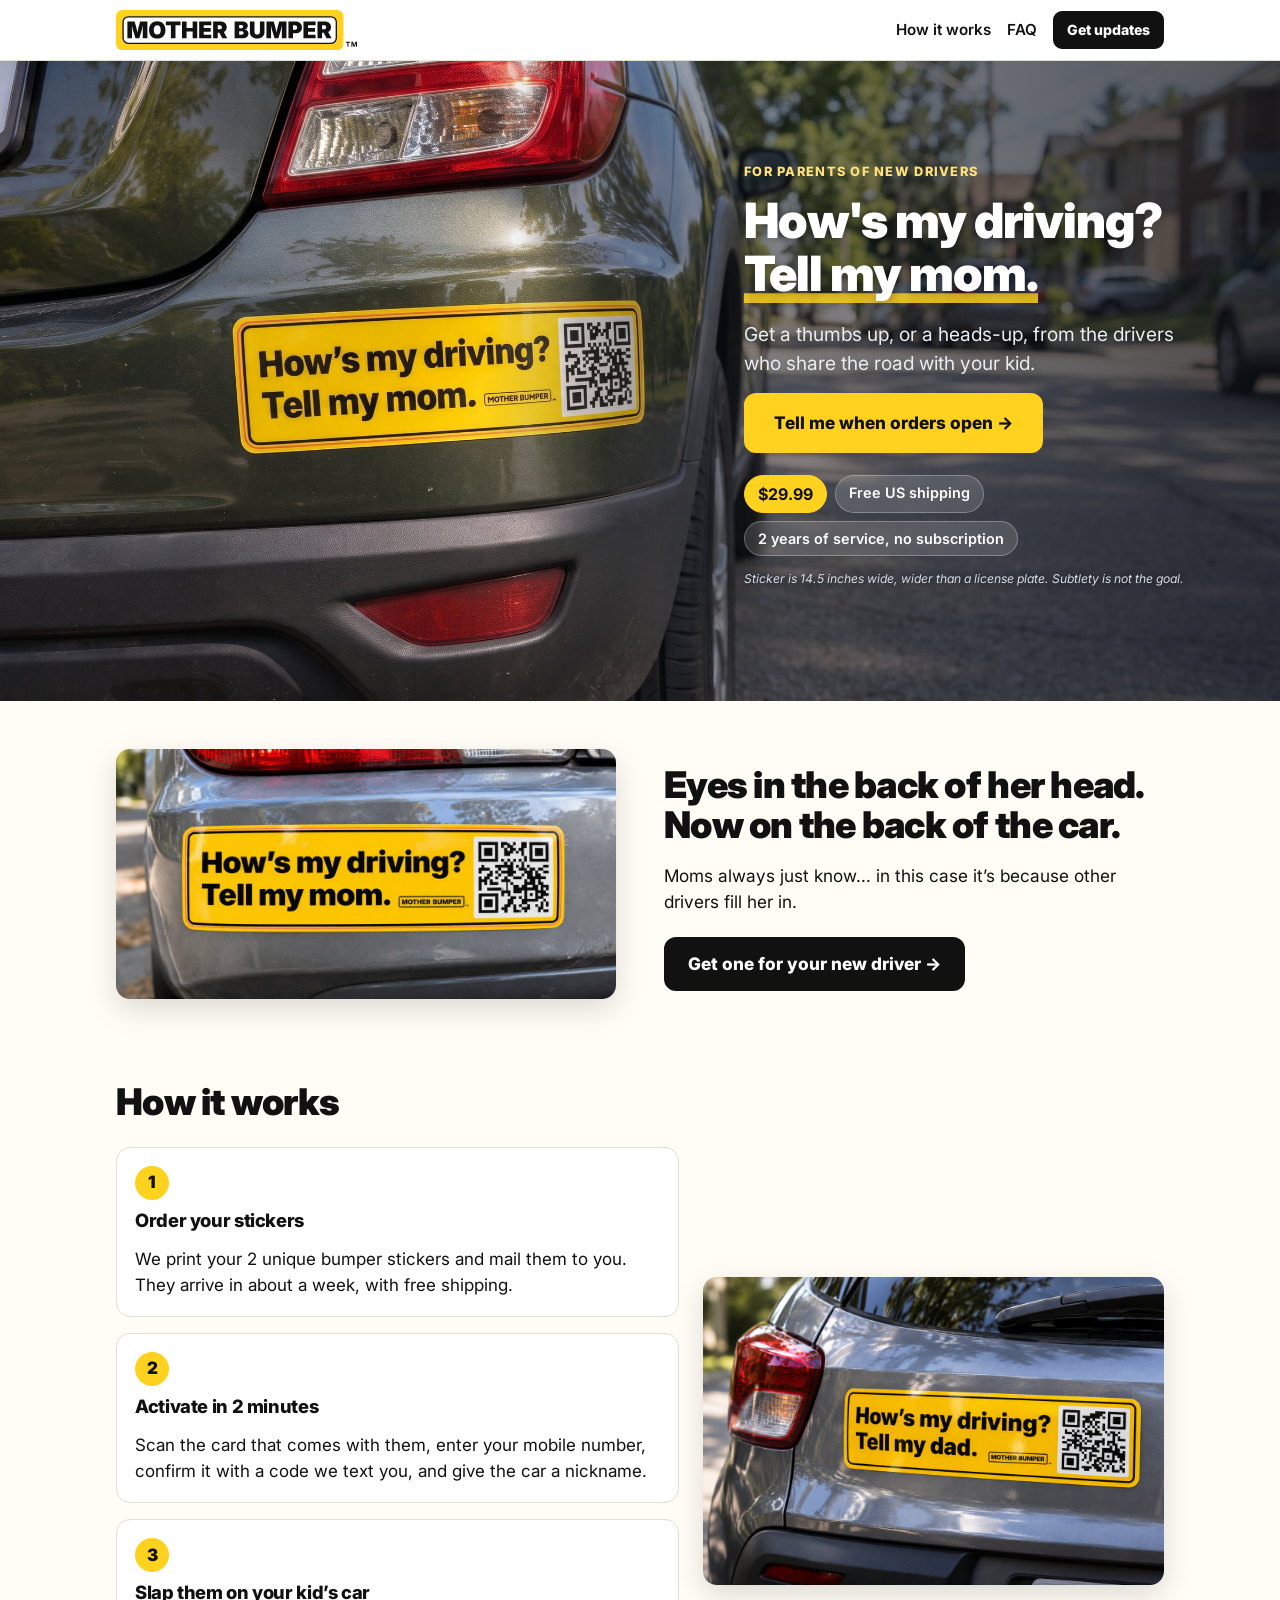
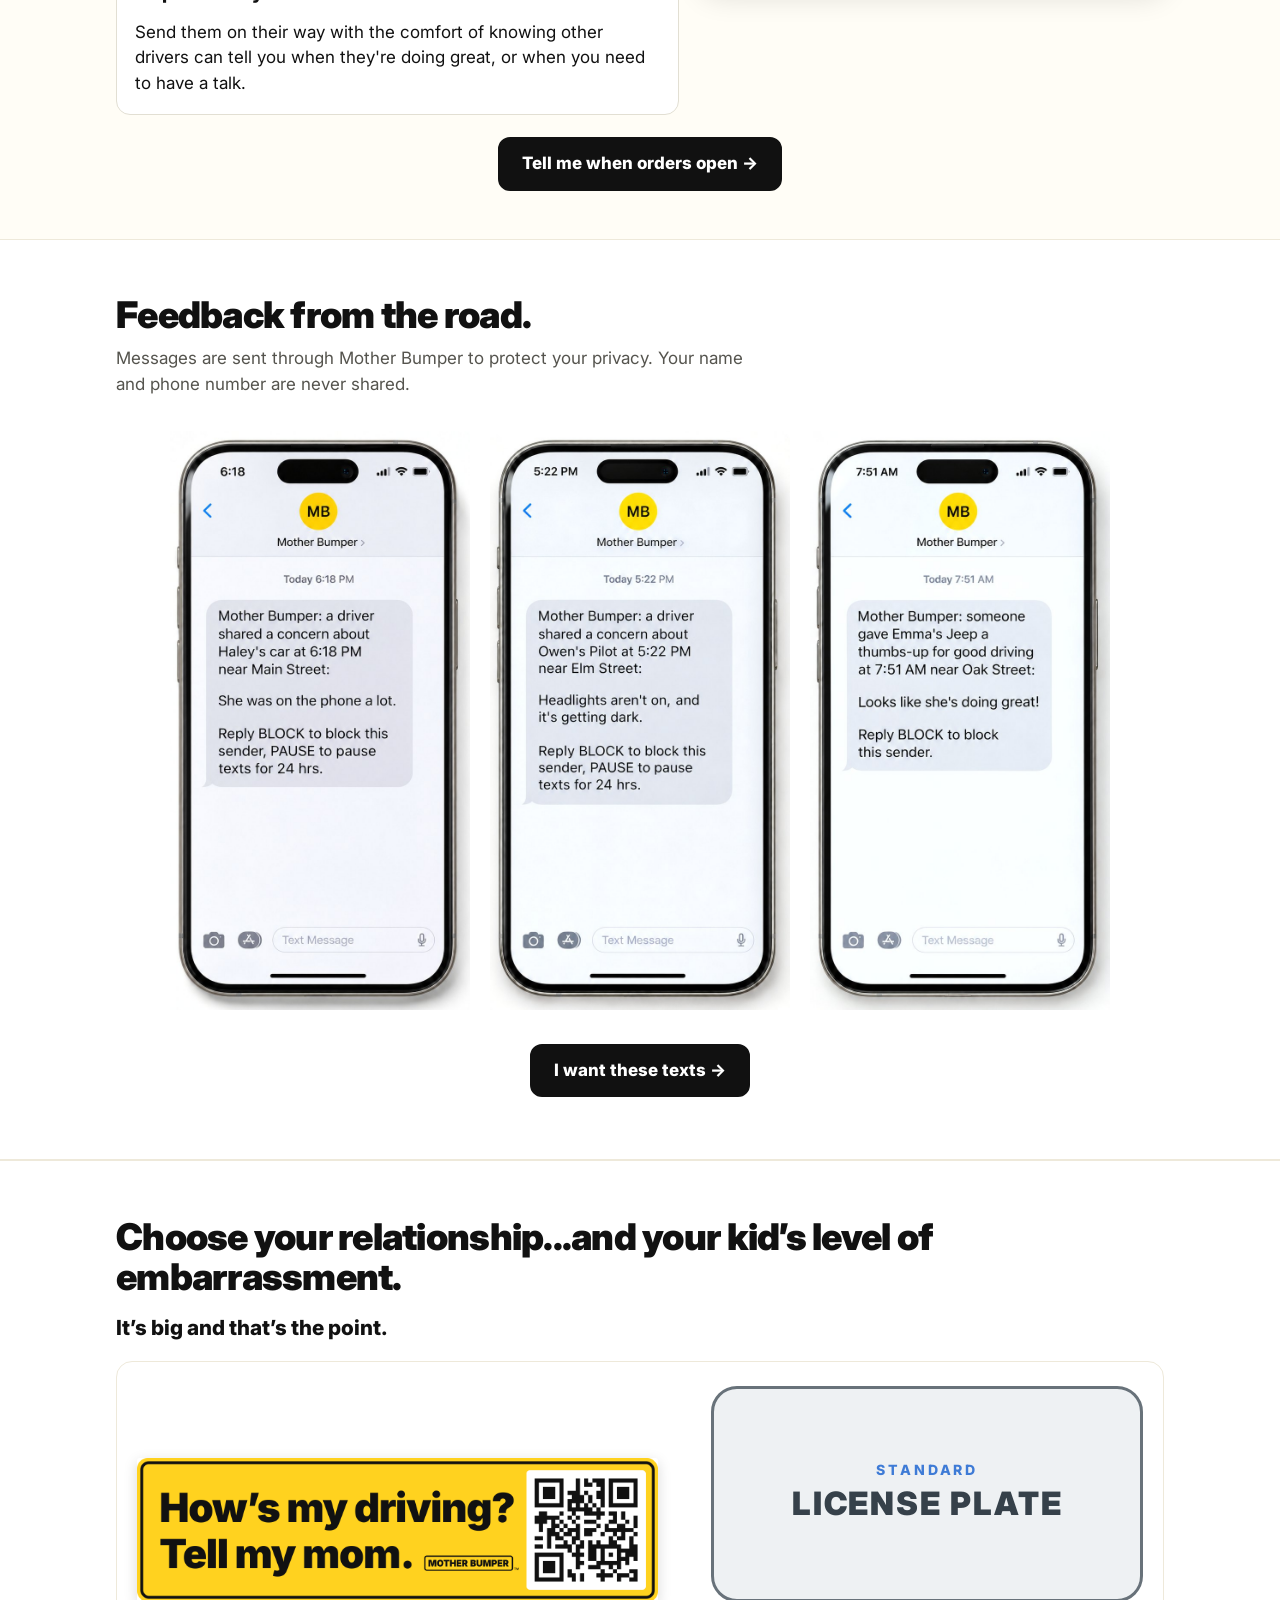
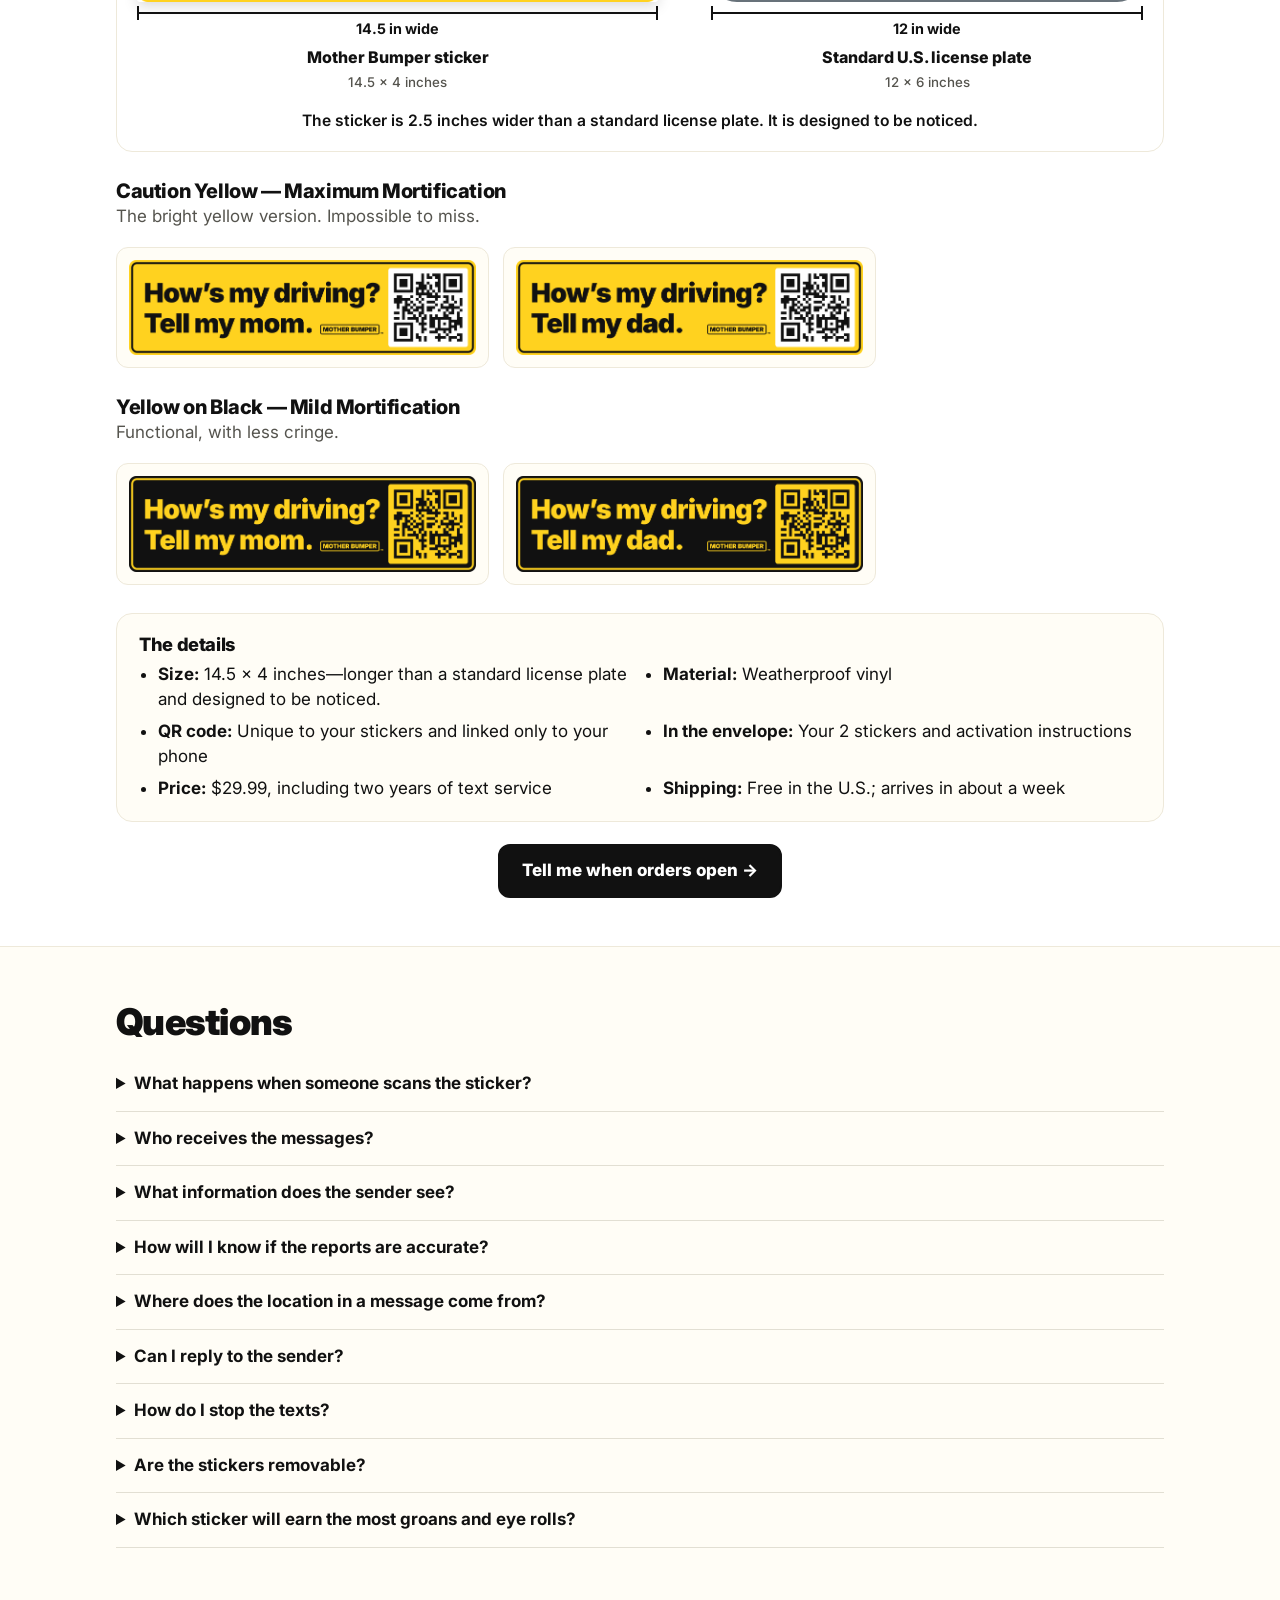
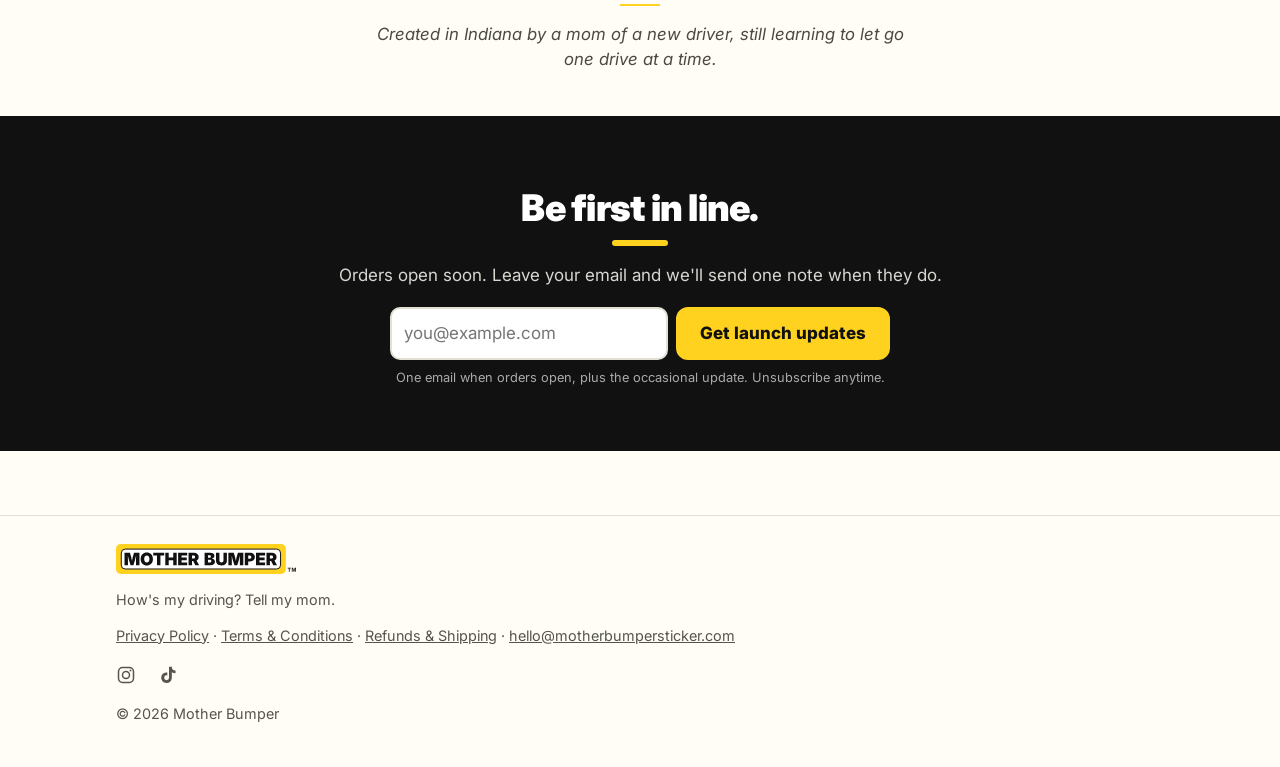
==== index.html @ ce595ae5 "Sticker section: 'It’s big and that’s the point.' Co-Authored-By: Claude Opus 5.5 <noreply@anthropic" ====
<!doctype html><html lang="en"><head>
<meta charset="utf-8"><meta name="viewport" content="width=device-width,initial-scale=1">
<title>Mother Bumper · How’s my driving? Tell my mom.</title><meta name="description" content="Bumper stickers with a unique QR code so you can get a thumbs up, or a heads up, from drivers who share the road with your kid.">
<link rel="preconnect" href="https://fonts.googleapis.com"><link rel="preconnect" href="https://fonts.gstatic.com" crossorigin>
<link rel="stylesheet" href="https://fonts.googleapis.com/css2?family=Inter:wght@400;500;600;700;800;900&display=swap">
<script>document.documentElement.className+=" js"</script>
<link rel="icon" href="favicon.svg" type="image/svg+xml"><link rel="icon" href="favicon-32.png" sizes="32x32"><link rel="apple-touch-icon" href="apple-touch-icon.png">
<link rel="stylesheet" href="style.css">
<meta property="og:type" content="website"><meta property="og:site_name" content="Mother Bumper">
<meta property="og:title" content="Mother Bumper · How&#8217;s my driving? Tell my mom."><meta property="og:description" content="Bumper stickers with a unique QR code so you can get a thumbs up, or a heads up, from drivers who share the road with your kid.">
<link rel="canonical" href="https://motherbumpersticker.com/">
<meta property="og:url" content="https://motherbumpersticker.com/">
<meta property="og:image" content="https://motherbumpersticker.com/og-image.jpg"><meta property="og:image:width" content="1200"><meta property="og:image:height" content="630">
<meta property="og:image:alt" content="A red car with a yellow Mother Bumper sticker: How's my driving? Tell my mom.">
<meta name="twitter:card" content="summary_large_image">
<style>.prose{max-width:760px;margin:0 auto;padding:40px 16px} .prose h2{font-size:1.4rem;margin-top:1.6em} .prose li{margin:.3em 0}
.shots{display:grid;grid-template-columns:repeat(auto-fit,minmax(260px,1fr));gap:20px;margin:20px 0} .shots figure{margin:0} .shots img{border:1px solid var(--line);border-radius:12px} .shots figcaption{font-size:.9rem;color:var(--muted);margin-top:6px}
.fun{display:grid;grid-template-columns:1fr;gap:20px 48px;align-items:center;padding-top:56px}
@media (min-width:760px){.fun{grid-template-columns:1fr 1fr} .fun.flip>.art{order:2}}
.fun .art{position:relative;max-width:440px;margin:0 auto;width:100%} .fun h2{margin-bottom:.3em} .fun p{font-size:1.08rem}
.fun .aside{color:var(--muted);font-size:.92rem;font-style:italic}
.fun .badge{position:absolute;width:28%;right:5%;bottom:-4%;transform:rotate(12deg)}
img{height:auto} .hero2 h1{font-size:clamp(2.2rem,4.6vw,3.3rem)}
.sec{padding-top:48px;padding-bottom:48px} .wrap.sec.tight-top{padding-top:0} .fun.sec.tight-bottom{padding-bottom:28px} .tight-top .benefits{margin-top:0} .benefits>div{background:#fff!important} section.wrap.sec{padding-top:48px;padding-bottom:48px}
.band-white{background:#fff;border-top:1px solid #eee9da;border-bottom:1px solid #eee9da}
.sub{color:var(--muted);max-width:60ch;margin-top:-4px}
.hero2{background:linear-gradient(180deg,#EAF3FC 0%,#F6F7F3 100%);border-bottom:1px solid #e3e3dc}
.hero2-grid{display:grid;grid-template-columns:1fr;gap:36px;padding-top:56px;padding-bottom:64px;align-items:center}
@media (min-width:900px){.hero2-grid{grid-template-columns:1.05fr 1fr}}
.hero2 .eyebrow{font-weight:800;font-size:.8rem;letter-spacing:.08em;text-transform:uppercase;color:#4c6a8a;margin:0 0 10px}
.hero2 h1 .ul{box-shadow:inset 0 -.22em 0 var(--y)}
.hero2 .lede{font-size:1.18rem;max-width:36ch;color:#2c2c28;margin-bottom:.4em}
.hero2 .lede2{color:var(--muted);max-width:40ch;margin-top:0}
.chips2{list-style:none;padding:0;margin:18px 0 0;display:flex;flex-wrap:wrap;gap:8px}
.chips2 li{background:#fff;border:1.5px solid #dfe3e8;border-radius:999px;padding:6px 12px;font-size:.88rem;font-weight:600}
.soon2{margin:22px 0 8px;font-size:.98rem}
.hero2-art img{transform:rotate(-3deg);border-radius:10px;box-shadow:0 2px 0 rgba(0,0,0,.06),0 24px 50px rgba(30,50,80,.22);max-width:560px;width:100%;margin:0 auto}
.big-cta{font-size:1.08rem;padding:15px 28px;display:none} .js .big-cta{display:inline-block} .js .reveal-form{display:none} .js .reveal.open .reveal-form{display:block} .js .reveal.open .big-cta{display:none}
.hero3 .chips3{margin:22px 0 0}
.signup{display:flex;gap:8px;flex-wrap:wrap;max-width:500px}
.signup input[type=email]{flex:1 1 220px;min-width:0}
.signup .btn{flex:0 0 auto}
.hp{position:absolute;left:-9999px} .sr{position:absolute;width:1px;height:1px;overflow:hidden;clip:rect(0 0 0 0)}
.fine{font-size:.8rem;color:var(--muted);margin:8px 0 0}
.msgs2{display:grid;grid-template-columns:repeat(auto-fit,minmax(280px,1fr));gap:20px;margin:24px 0 18px}
.tag2{font-weight:800;font-size:.8rem;letter-spacing:.06em;text-transform:uppercase;color:var(--muted);margin:0 0 8px}
.bubble2{background:#ECECF0;border-radius:18px 18px 18px 6px;padding:14px 16px;font-size:.95rem;line-height:1.45}
.benefits{display:grid;grid-template-columns:repeat(auto-fit,minmax(240px,1fr));gap:20px;margin:24px 0 18px}
.benefits>div{background:var(--bg);border:1px solid #eee9da;border-radius:16px;padding:22px}
.benefits .dot{display:block;width:14px;height:14px;border-radius:50%;background:var(--y);border:3px solid var(--ink);margin-bottom:12px}
.benefits p{margin:0;color:#3b3a33}
.carmock{margin:24px 0 0} .carmock img{border-radius:16px;width:100%;max-width:900px;margin:0 auto}
.carmock figcaption{text-align:center;font-size:.85rem;color:var(--muted);margin-top:8px}
.choose{margin-top:44px}
.opts{display:grid;grid-template-columns:1fr 1fr;gap:14px;max-width:760px}
.opt{margin:0;background:var(--bg);border:1px solid #eee9da;border-radius:12px;padding:12px} .opt img{border-radius:5px}
.opt figcaption{font-size:.9rem;margin-top:8px}
.price-line{margin-top:18px;font-size:.95rem}
.final{background:var(--ink);color:#fff} .final-in{padding-top:64px;padding-bottom:64px;text-align:center}
.final h2{color:#fff} .final h2::after{content:"";display:block;width:56px;height:6px;background:var(--y);margin:12px auto 0;border-radius:3px}
.final p{color:#d8d8d2} .final .signup{margin:18px auto 0;justify-content:center} .final .btn{background:var(--y);color:var(--ink);border-color:var(--y)} .final .fine{color:#aaa}
.fun.sec{padding-top:48px;padding-bottom:48px}
.hero3{position:relative;color:#fff;background:#3d4a3a url(img/hero-bg.jpg) 72% 100%/max(140%,1100px) auto no-repeat;min-height:860px;text-align:center}
.hero3::before{content:"";position:absolute;inset:0;background:linear-gradient(180deg,rgba(10,18,14,.62) 0%,rgba(10,18,14,.45) 38%,rgba(10,18,14,0) 62%)}
.hero3-in{position:relative;padding-top:64px;padding-bottom:40px;max-width:1080px}
.hero3-in>*{max-width:640px;margin-left:auto!important;margin-right:auto!important} .hero3 .chips3{justify-content:center} .hero3 .signup{justify-content:center} .hero3 h1,.hero3 .lede{text-shadow:0 2px 12px rgba(0,0,0,.35)}
.hero3 .eyebrow{font-weight:800;font-size:.8rem;letter-spacing:.1em;text-transform:uppercase;color:#FFE27A;margin:0 0 12px}
.hero3 h1{font-size:clamp(2.3rem,4.4vw,3.3rem);color:#fff;max-width:600px}
.hero3 h1 .ul{box-shadow:inset 0 -.2em 0 rgba(255,210,31,.85)}
.hero3 .lede{font-size:1.2rem;color:#E9EEF4;margin:.2em 0 .8em}
.chips3{list-style:none;padding:0;margin:0 0 20px;display:flex;flex-wrap:wrap;gap:8px}
.chips3 li{background:rgba(255,255,255,.14);border:1px solid rgba(255,255,255,.28);backdrop-filter:blur(4px);border-radius:999px;padding:6px 13px;font-size:.9rem;font-weight:600}
.chips3 li:first-child{background:var(--y);color:var(--ink);border-color:var(--y);font-size:1rem}
.hero3 .btn{background:var(--y);color:var(--ink);border-color:var(--y)}
.hero3 .fine{color:#C9D3DE}
@media (max-width:760px){.hero3{min-height:900px;background-size:255% auto;background-position:62% 100%} .hero3-in{padding-top:36px} .hero3::before{background:linear-gradient(180deg,rgba(10,18,14,.66) 0%,rgba(10,18,14,.5) 45%,rgba(10,18,14,0) 66%)}}
.phones{display:flex;gap:20px;margin:28px -16px 8px;padding:6px 16px 26px;overflow-x:auto;scroll-snap-type:x mandatory;-webkit-overflow-scrolling:touch;scrollbar-width:thin}
.swipe-hint{text-align:center;font-size:.85rem;font-weight:700;color:var(--muted);margin:0 0 14px}
.phone{margin:0;flex:0 0 300px;max-width:82vw;scroll-snap-align:center}
.phone .tag2{text-align:center}
.ph-screen{background:#fff;border:10px solid #16171a;border-radius:42px;padding:0 14px 26px;box-shadow:0 20px 40px rgba(20,30,50,.18);min-height:450px;position:relative}
.ph-screen::before{content:"";display:block;width:90px;height:24px;background:#16171a;border-radius:0 0 14px 14px;margin:0 auto 10px}
.ph-head{display:flex;flex-direction:column;align-items:center;gap:4px;padding-bottom:10px;border-bottom:1px solid #eee}
.ph-av{width:44px;height:44px;border-radius:50%;background:var(--y);color:var(--ink);font-weight:900;font-size:.9rem;display:flex;align-items:center;justify-content:center}
.ph-name{font-size:.78rem;color:#333;font-weight:600}
.ph-time{text-align:center;font-size:.72rem;color:#8a8a8f;margin:12px 0 8px}
.ph-bub{background:#E9E9EB;color:#111;border-radius:20px 20px 20px 6px;padding:10px 14px;font-size:.9rem;line-height:1.38;max-width:88%}
.closeup{position:absolute;left:16px;right:16px;bottom:min(calc(max(28.3vw,222px) - 222px),158px);text-align:center;z-index:1} @media (max-width:760px){.closeup{bottom:calc(33vw - 104px)}}
.closeup img{max-width:620px;width:100%;margin:0 auto;transform:rotate(-2deg);border-radius:8px;box-shadow:0 18px 40px rgba(20,30,40,.28)}
.closeup p{font-size:.85rem;color:var(--muted);margin:14px 0 0}
 #how h2{margin-bottom:24px;max-width:24ch}
@media (max-width:760px){.sec,section.wrap.sec,.fun.sec{padding-top:32px!important;padding-bottom:32px!important} .wrap.sec.tight-top{padding-top:0!important} .fun.sec.tight-bottom{padding-bottom:20px!important}}
.steps li p{margin-bottom:0}
.phone.shot img{width:100%;mix-blend-mode:multiply} @media (min-width:1000px){.phones{justify-content:center} .swipe-hint{display:none}}
.how-grid{display:grid;gap:24px;align-items:center} @media (min-width:860px){.how-grid{grid-template-columns:1.1fr .9fr}}
.steps.steps-col{grid-template-columns:1fr} .how-art img{max-width:400px;width:100%;margin:0 auto}
.phones-wrap{position:relative}
.more-arrow{position:absolute;right:4px;top:42%;width:48px;height:48px;border-radius:50%;border:0;background:var(--y);color:var(--ink);font:inherit;font-size:1.5rem;font-weight:900;box-shadow:0 6px 18px rgba(0,0,0,.25);cursor:pointer;z-index:3}
@media (min-width:1000px){.more-arrow{display:none}}
@media (max-width:760px){.opts{grid-template-columns:1fr 1fr!important;gap:10px!important}}
.cgroup{margin-top:28px} .cgroup h3{font-size:1.25rem;margin-bottom:2px} .cgroup .sub{margin-top:0}
.cta-row{margin:22px 0 0} .cta-row.center{text-align:center;margin:8px 0 14px} #how .cta-row,#stickers .cta-row{text-align:center}
.specs{background:var(--bg);border:1px solid #eee9da;border-radius:16px;padding:20px 22px;margin-top:28px} .specs h3{margin:0 0 8px} .specs ul{margin:0;padding-left:1.1em;display:grid;gap:6px} @media (min-width:760px){.specs ul{grid-template-columns:1fr 1fr;column-gap:28px}}
.closeup .size-note{display:inline-block;font-size:.95rem;color:#fff;font-weight:700;margin:14px auto 0;max-width:560px;background:rgba(10,18,14,.72);padding:8px 14px;border-radius:10px;line-height:1.35}
.big-point{font-size:1.3rem;font-weight:800;margin:0 0 8px}
.sizecmp{margin:18px 0 8px;padding:24px 20px 18px;background:#fff;border:1px solid #eee9da;border-radius:16px;container-type:inline-size}
.sc-row{display:flex;align-items:flex-end;justify-content:center;gap:5.3%}
.sc-sticker{width:51.8%} .sc-plate{width:42.9%}
.sc-sticker img{width:100%;aspect-ratio:14.5/4;border-radius:3px;box-shadow:0 4px 14px rgba(0,0,0,.15)}
.plate{width:100%;aspect-ratio:12/6;background:#eef1f3;border:3px solid #68727a;border-radius:6%/12%;display:flex;flex-direction:column;align-items:center;justify-content:center;box-sizing:border-box}
.pl-state{font-weight:800;letter-spacing:.2em;color:#3E7BD6;font-size:max(9px,1.4cqw)} .pl-num{font-weight:900;letter-spacing:.06em;color:#36414a;font-size:max(14px,3.2cqw)}
.sc-dim{position:relative;margin-top:10px;border-top:2px solid #111;text-align:center} .sc-dim::before,.sc-dim::after{content:"";position:absolute;top:-8px;width:2px;height:14px;background:#111} .sc-dim::before{left:0} .sc-dim::after{right:0}
.sc-dim span{display:inline-block;font-weight:700;font-size:.9rem;margin-top:4px}
.sc-label{text-align:center;font-weight:800;margin:4px 0 0;font-size:1rem} .sc-label small{font-weight:500;color:var(--muted)}
.sizecmp figcaption{text-align:center;font-weight:600;margin-top:16px;font-size:.98rem}
@media (max-width:640px){.sc-row{flex-direction:column;align-items:flex-start;gap:22px} .sc-sticker{width:100%} .sc-plate{width:82.76%} .sizecmp{padding:20px 14px 16px}}
.founder{padding:8px 0 44px} .founder p{max-width:560px;margin:0 auto;text-align:center;font-style:italic;font-size:1.05rem;color:#4a4943} .founder p::before{content:'';display:block;width:40px;height:2px;background:var(--y);margin:0 auto 16px}
.social{display:flex;gap:14px;margin:10px 0 10px -4px}.social a{color:var(--muted);display:inline-flex;padding:4px;border-radius:6px}.social a:hover{color:var(--ink)}.social svg{display:block}
.photo{border-radius:14px;box-shadow:0 10px 30px rgba(0,0,0,.14);display:block} .fun .art.art-photo{max-width:560px} .how-art img.photo{max-width:480px}
.size-pair{display:block;grid-template-columns:1fr;gap:18px;align-items:center;margin:18px 0 8px} .size-pair .sizecmp{margin:0} .size-photo{width:100%}
@media (min-width:900px){.size-pair{grid-template-columns:3fr 2fr}}
.hero4{background:#dfeaf3 url(img/hero-wide.jpg) left center/cover no-repeat;min-height:640px;display:flex;align-items:center}
.hero4::before{background:linear-gradient(90deg,rgba(14,18,24,0) 38%,rgba(14,18,24,.5) 58%,rgba(14,18,24,.72) 100%)}
.hero4 .hero3-in{padding-top:56px;padding-bottom:56px;width:100%;max-width:1180px}
.hero4 .hero3-in>*{max-width:470px;margin-left:auto!important;margin-right:0!important;text-align:left}
.hero4 .chips3,.hero4 .signup{justify-content:flex-start}
.hero4 h1{font-size:clamp(2.2rem,3.8vw,3.1rem)}
.hero4-photo{display:none}
.size-note4{font-size:.76rem;font-style:italic;line-height:1.4;color:#D5DDE5;margin-top:14px!important;text-shadow:0 1px 6px rgba(0,0,0,.5)}
@media (max-width:860px){.hero4{display:block;background:linear-gradient(180deg,#E3F0FA 0%,#F4F9FD 100%);min-height:0;color:var(--ink)} .hero4::before{display:none} .hero4 h1{color:var(--ink)} .hero4 h1,.hero4 .lede{text-shadow:none} .hero4 .lede{color:#33414d} .hero4 .eyebrow{color:#3c5a73} .hero4 .chips3 li{background:#fff;border-color:#cddbe6;color:var(--ink);backdrop-filter:none} .hero4 .chips3 li:first-child{background:var(--y);border-color:var(--y)} .hero4 .size-note4{color:var(--muted);text-shadow:none} .hero4 .fine{color:var(--muted)}
.hero4 .hero3-in>.hero4-photo{display:block;height:min(100vw,440px);background:url(img/hero-phone.jpg) 30% 50%/cover no-repeat;margin:4px -16px 22px -16px!important;max-width:none}
.hero4 .hero3-in{padding-top:26px;padding-bottom:34px} .hero4 .hero3-in>*{max-width:none;margin-left:0!important}}
.soon{background:var(--y-soft);border:2px solid var(--ink);border-radius:14px;padding:18px 20px;margin-top:20px}</style>
<script type="application/ld+json">{"@context": "https://schema.org", "@type": "FAQPage", "mainEntity": [{"@type": "Question", "name": "What happens when someone scans the sticker?", "acceptedAnswer": {"@type": "Answer", "text": "They can send feedback about the driver. The message comes through Mother Bumper to the phone number you confirmed when you activated the sticker."}}, {"@type": "Question", "name": "Who receives the messages?", "acceptedAnswer": {"@type": "Answer", "text": "Only the parent who activates the sticker and agrees to receive texts."}}, {"@type": "Question", "name": "What information does the sender see?", "acceptedAnswer": {"@type": "Answer", "text": "None. The person who sends feedback doesn’t see your name, phone number or any information about your child."}}, {"@type": "Question", "name": "How will I know if the reports are accurate?", "acceptedAnswer": {"@type": "Answer", "text": "You won’t. Use them as a conversation starter with your kid."}}, {"@type": "Question", "name": "Where does the location in a message come from?", "acceptedAnswer": {"@type": "Answer", "text": "Location is optional. A sender can add a rough cross street, such as “Main Street and Fifth.” Mother Bumper doesn’t use GPS, track the car or ask for the sender’s location."}}, {"@type": "Question", "name": "Can I reply to the sender?", "acceptedAnswer": {"@type": "Answer", "text": "No. Mother Bumper is designed to pass along a quick message, not start a conversation. You can reply BLOCK to stop messages from that sender or PAUSE to take a 24-hour break."}}, {"@type": "Question", "name": "How do I stop the texts?", "acceptedAnswer": {"@type": "Answer", "text": "Reply STOP at any time. You’ll receive one confirmation message, and then the texts will end."}}, {"@type": "Question", "name": "Are the stickers removable?", "acceptedAnswer": {"@type": "Answer", "text": "Yes. The sticker is made of weatherproof vinyl and can be removed when you’re ready. Removal may vary depending on how long it has been on the vehicle and the condition of the surface."}}, {"@type": "Question", "name": "Which sticker will earn the most groans and eye rolls?", "acceptedAnswer": {"@type": "Answer", "text": "Caution Yellow — Maximum Mortification. It’s bright, bold and very hard to miss. Choose Yellow on Black if your new driver prefers a little plausible deniability."}}]}</script>
<script type="application/ld+json">{"@context": "https://schema.org", "@type": "Product", "name": "Mother Bumper “How’s my driving? Tell my mom.” bumper sticker (2-pack)", "description": "A 14.5 × 4 inch bumper sticker for parents of new teen and student drivers. Its unique QR code lets other drivers text the parent praise or a heads-up. Includes 2 stickers and 2 years of texts, no subscription.", "brand": {"@type": "Brand", "name": "Mother Bumper"}, "image": ["https://motherbumpersticker.com/img/mom-black-on-yellow-14.5x4.png", "https://motherbumpersticker.com/img/mom-yellow-on-black-14.5x4.png", "https://motherbumpersticker.com/og-image.jpg"], "offers": {"@type": "Offer", "url": "https://motherbumpersticker.com/", "price": "29.99", "priceCurrency": "USD", "availability": "https://schema.org/PreSale", "shippingDetails": {"@type": "OfferShippingDetails", "shippingRate": {"@type": "MonetaryAmount", "value": "0", "currency": "USD"}, "shippingDestination": {"@type": "DefinedRegion", "addressCountry": "US"}, "deliveryTime": {"@type": "ShippingDeliveryTime", "handlingTime": {"@type": "QuantitativeValue", "minValue": 1, "maxValue": 3, "unitCode": "DAY"}, "transitTime": {"@type": "QuantitativeValue", "minValue": 2, "maxValue": 5, "unitCode": "DAY"}}}}}</script>
</head><body>
<header class="top"><div class="wrap"><a href="./" class="home"><img src="img/logo.svg" alt="Mother Bumper" class="logo" width="241" height="40"></a>
<nav><a href="#how">How it works</a><a href="#faq">FAQ</a><a href="#updates" class="btn sm">Get updates</a></nav></div></header>
<main>
<section class="hero3 hero4"><div class="wrap hero3-in">
  <p class="eyebrow">For parents of new drivers</p>
  <h1>How's my driving?<br><span class="ul">Tell my mom.</span></h1>
  <p class="lede">Get a thumbs up, or a heads-up, from the drivers who share the road with your kid.</p>
  <div class="hero4-photo" role="img" aria-label="Yellow How's my driving? Tell my mom. sticker on the back of a green SUV parked on a neighborhood street"></div>
  <div class="reveal">
    <button type="button" class="btn big-cta" onclick="this.parentNode.classList.add('open');document.getElementById('hero-signup-email').focus()">Tell me when orders open <span aria-hidden="true">→</span></button>
    <div class="reveal-form"><form class="signup" name="launch-updates" method="POST" action="/thanks/" data-netlify="true" netlify-honeypot="bot-field" id="hero-signup">
  <input type="hidden" name="form-name" value="launch-updates">
  <input type="hidden" name="subject" value="New Mother Bumper launch signup">
  <p class="hp"><label>Leave this empty: <input name="bot-field"></label></p>
  <label class="sr" for="hero-signup-email">Email address</label>
  <input id="hero-signup-email" name="email" type="email" required placeholder="you@example.com" autocomplete="email">
  <button class="btn" type="submit">Sign me up</button>
</form>
<p class="fine">One email when orders open, plus the occasional update. Unsubscribe anytime.</p></div>
  </div>
  <ul class="chips3"><li><b>$29.99</b></li><li>Free US shipping</li><li>2 years of service, no subscription</li></ul>
<p class="size-note4">Sticker is 14.5 inches wide, wider than a license plate. Subtlety is not the goal.</p></div></section>

<section class="wrap fun sec tight-bottom">
  <div class="art art-photo"><img class="photo" src="img/photo-sticker-silver-car.jpg" alt="Close-up of a yellow How's my driving? Tell my mom. sticker on the back bumper of a silver car" width="1200" height="600"></div>
  <div><h2>Eyes in the back of her head. Now on the back of the car.</h2>
  <p>Moms always just know... in this case it’s because other drivers fill her in.</p>
  <p class="cta-row"><a class="btn" href="#updates">Get one for your new driver <span aria-hidden="true">→</span></a></p>
</div>
</section>

<section id="how" class="wrap sec">
  <h2>How it works</h2>
  <div class="how-grid">
  <ol class="steps steps-col">
    <li><b>1</b><h3>Order your stickers</h3><p>We print your 2 unique bumper stickers and mail them to you. They arrive in about a week, with free shipping.</p></li>
    <li><b>2</b><h3>Activate in 2 minutes</h3><p>Scan the card that comes with them, enter your mobile number, confirm it with a code we text you, and give the car a nickname.</p></li>
    <li><b>3</b><h3>Slap them on your kid’s car</h3><p>Send them on their way with the comfort of knowing other drivers can tell you when they're doing great, or when you need to have a talk.</p></li>
  </ol>
  <div class="how-art"><img class="photo" src="img/photo-dad-sticker-gray-suv.jpg" alt="Yellow How's my driving? Tell my dad. sticker on the back of a gray SUV" width="1200" height="800"></div>
  </div>
  <p class="cta-row"><a class="btn" href="#updates">Tell me when orders open <span aria-hidden="true">→</span></a></p>
</section>

<section class="band-white"><div class="wrap sec">
  <h2>Feedback from the road.</h2>
  <p class="sub">Messages are sent through Mother Bumper to protect your privacy. Your name and phone number are never shared.</p>
  <div class="phones-wrap">
  <div class="phones" tabindex="0" aria-label="Example texts, swipe for more">
    <figure class="phone shot"><img src="img/text-haleys-car.jpg" alt="Text message: a driver shared a concern about Haley's car near Main Street: She was on the phone a lot." width="700" height="1350" loading="eager"></figure>
    <figure class="phone shot"><img src="img/text-owens-pilot.jpg" alt="Text message: a driver shared a concern about Owen's Pilot near Elm Street: Headlights aren't on, and it's getting dark." width="700" height="1350" loading="eager"></figure>
    <figure class="phone shot"><img src="img/text-emmas-jeep.jpg" alt="Text message: someone gave Emma's Jeep a thumbs-up for good driving near Oak Street: Looks like she's doing great!" width="700" height="1350" loading="eager"></figure>
  </div>
  <button type="button" class="more-arrow" aria-label="See more example texts" onclick="var p=this.parentNode.querySelector('.phones');p.scrollBy({left:p.clientWidth*.8,behavior:'smooth'})">→</button>
  </div>
  <p class="cta-row center"><a class="btn" href="#updates">I want these texts <span aria-hidden="true">→</span></a></p>
</div></section>

<section id="stickers" class="band-white"><div class="wrap sec">
  <h2>Choose your relationship...and your kid’s level of embarrassment.</h2>
  <p class="big-point">It’s big and that’s the point.</p>
  <div class="size-pair">
  <figure class="sizecmp" aria-label="Mother Bumper sticker, 14.5 by 4 inches, compared with a standard U.S. license plate, 12 by 6 inches, shown to scale">
    <div class="sc-row">
      <div class="sc-item sc-sticker"><img src="img/mom-black-on-yellow-14.5x4.png" alt="" width="1450" height="400"><div class="sc-dim"><span>14.5 in wide</span></div><p class="sc-label">Mother Bumper sticker<br><small>14.5 × 4 inches</small></p></div>
      <div class="sc-item sc-plate"><div class="plate"><span class="pl-state">STANDARD</span><span class="pl-num">LICENSE PLATE</span></div><div class="sc-dim"><span>12 in wide</span></div><p class="sc-label">Standard U.S. license plate<br><small>12 × 6 inches</small></p></div>
    </div>
    <figcaption>The sticker is 2.5 inches wider than a standard license plate. It is designed to be noticed.</figcaption>
  </figure>
  </div>
  <div class="cgroup"><h3>Caution Yellow — Maximum Mortification</h3><p class="sub">The bright yellow version. Impossible to miss.</p>
  <div class="opts"><figure class="opt"><img src="img/mom-black-on-yellow-14.5x4.png" alt="Mom sticker, caution yellow"></figure><figure class="opt"><img src="img/dad-black-on-yellow-14.5x4.png" alt="Dad sticker, caution yellow"></figure></div></div>
  <div class="cgroup"><h3>Yellow on Black — Mild Mortification</h3><p class="sub">Functional, with less cringe.</p>
  <div class="opts"><figure class="opt"><img src="img/mom-yellow-on-black-14.5x4.png" alt="Mom sticker, yellow on black"></figure><figure class="opt"><img src="img/dad-yellow-on-black-14.5x4.png" alt="Dad sticker, yellow on black"></figure></div></div>
  <div class="specs">
    <h3>The details</h3>
    <ul>
      <li><b>Size:</b> 14.5 × 4 inches—longer than a standard license plate and designed to be noticed.</li>
      <li><b>Material:</b> Weatherproof vinyl</li>
      <li><b>QR code:</b> Unique to your stickers and linked only to your phone</li>
      <li><b>In the envelope:</b> Your 2 stickers and activation instructions</li>
      <li><b>Price:</b> $29.99, including two years of text service</li>
      <li><b>Shipping:</b> Free in the U.S.; arrives in about a week</li>
    </ul>
  </div>
  <p class="cta-row"><a class="btn" href="#updates">Tell me when orders open <span aria-hidden="true">→</span></a></p>
</div></section>

<section id="faq" class="wrap faq sec">
  <h2>Questions</h2>
  <details><summary>What happens when someone scans the sticker?</summary><p>They can send feedback about the driver. The message comes through Mother Bumper to the phone number you confirmed when you activated the sticker.</p></details>
  <details><summary>Who receives the messages?</summary><p>Only the parent who activates the sticker and agrees to receive texts.</p></details>
  <details><summary>What information does the sender see?</summary><p>None. The person who sends feedback doesn’t see your name, phone number or any information about your child.</p></details>
  <details><summary>How will I know if the reports are accurate?</summary><p>You won’t. Use them as a conversation starter with your kid.</p></details>
  <details><summary>Where does the location in a message come from?</summary><p>Location is optional. A sender can add a rough cross street, such as “Main Street and Fifth.” Mother Bumper doesn’t use GPS, track the car or ask for the sender’s location.</p></details>
  <details><summary>Can I reply to the sender?</summary><p>No. Mother Bumper is designed to pass along a quick message, not start a conversation. You can reply BLOCK to stop messages from that sender or PAUSE to take a 24-hour break.</p></details>
  <details><summary>How do I stop the texts?</summary><p>Reply STOP at any time. You’ll receive one confirmation message, and then the texts will end.</p></details>
  <details><summary>Are the stickers removable?</summary><p>Yes. The sticker is made of weatherproof vinyl and can be removed when you’re ready. Removal may vary depending on how long it has been on the vehicle and the condition of the surface.</p></details>
  <details><summary>Which sticker will earn the most groans and eye rolls?</summary><p>Caution Yellow — Maximum Mortification. It’s bright, bold and very hard to miss. Choose Yellow on Black if your new driver prefers a little plausible deniability.</p></details>
</section>

<section class="founder"><div class="wrap"><p>Created in Indiana by a mom of a new driver, still learning to let go one drive at a time.</p></div></section>

<section id="updates" class="final"><div class="wrap final-in">
  <h2>Be first in line.</h2>
  <p>Orders open soon. Leave your email and we'll send one note when they do.</p>
  <form class="signup" name="launch-updates" method="POST" action="/thanks/" data-netlify="true" netlify-honeypot="bot-field" id="final-signup">
  <input type="hidden" name="form-name" value="launch-updates">
  <input type="hidden" name="subject" value="New Mother Bumper launch signup">
  <p class="hp"><label>Leave this empty: <input name="bot-field"></label></p>
  <label class="sr" for="final-signup-email">Email address</label>
  <input id="final-signup-email" name="email" type="email" required placeholder="you@example.com" autocomplete="email">
  <button class="btn" type="submit">Get launch updates</button>
</form>
<p class="fine">One email when orders open, plus the occasional update. Unsubscribe anytime.</p>
</div></section></main>
<footer><div class="wrap"><img src="img/logo.svg" alt="Mother Bumper" width="181" height="30" style="display:block;height:30px;width:auto;margin:0 0 6px"><p>How's my driving? Tell my mom.</p>
<p><a href="privacy/">Privacy Policy</a> · <a href="terms/">Terms &amp; Conditions</a> · <a href="refunds/">Refunds &amp; Shipping</a> · <a href="mailto:hello@motherbumpersticker.com">hello@motherbumpersticker.com</a></p>
<p class="social"><a href="https://www.instagram.com/motherbumpersticker/" aria-label="Mother Bumper on Instagram" target="_blank" rel="noopener"><svg viewBox="0 0 24 24" width="20" height="20" aria-hidden="true" fill="none" stroke="currentColor" stroke-width="1.8"><rect x="3" y="3" width="18" height="18" rx="5"/><circle cx="12" cy="12" r="4.2"/><circle cx="17.4" cy="6.6" r="1.1" fill="currentColor" stroke="none"/></svg></a><a href="https://www.tiktok.com/@motherbumpersticker" aria-label="Mother Bumper on TikTok" target="_blank" rel="noopener"><svg viewBox="0 0 24 24" width="20" height="20" aria-hidden="true" fill="currentColor"><path d="M16.6 2h-3.4v13.3a2.9 2.9 0 1 1-2.9-2.9c.3 0 .6 0 .9.1V9a6.4 6.4 0 1 0 5.4 6.3V8.6a8 8 0 0 0 4.4 1.4V6.6a4.5 4.5 0 0 1-4.4-4.6z"/></svg></a></p>
<p>&copy; 2026 Mother Bumper</p></div></footer>
</body></html>
---- style.css ----
:root{
  --y:#FFD21F; --y-soft:#FFF3C4; --ink:#111; --muted:#55544e; --line:#e2dfd3; --bg:#fffdf6; --card:#fff;
  --good:#1f7a45; --warn:#b4231a;
  font-family:Inter,system-ui,-apple-system,"Segoe UI",sans-serif;
}
*{box-sizing:border-box}
body{margin:0;background:var(--bg);color:var(--ink);font-size:17px;line-height:1.5}
a{color:inherit}
img{max-width:100%;display:block}
h1,h2,h3{line-height:1.1;letter-spacing:-.02em;margin:0 0 .4em}
h1{font-weight:900;font-size:clamp(2.2rem,6vw,3.6rem)}
h2{font-weight:900;font-size:clamp(1.6rem,4vw,2.3rem);margin-top:.2em}
h3{font-weight:800;font-size:1.15rem}
.wrap{max-width:1080px;margin:0 auto;padding:0 16px}
section.wrap{padding-top:56px;padding-bottom:8px}
.small,.tiny{color:var(--muted)} .small{font-size:.92rem} .tiny{font-size:.82rem}
.center{text-align:center}

.demo{background:#222;color:#ffe680;text-align:center;font-size:.85rem;padding:6px 12px}
.demo-hint{background:var(--y-soft);border-left:4px solid var(--y);padding:8px 12px;border-radius:6px;font-size:.92rem}

.brand{font-weight:900;letter-spacing:.02em;white-space:nowrap}
.brand span{background:var(--y);padding:0 .25em}
header.top{border-bottom:1px solid var(--line);background:#fff;position:sticky;top:0;z-index:5}
header.top .wrap{display:flex;align-items:center;justify-content:space-between;gap:12px;min-height:60px;flex-wrap:wrap}
header.top .home{text-decoration:none;font-size:1.1rem}
header.top .home{display:block;line-height:0}
.logo{display:block;height:40px;width:auto}
@media (max-width:640px){.logo{height:34px}}
header.top nav{display:flex;gap:16px;align-items:center;font-weight:600;font-size:.95rem}
header.top nav a{text-decoration:none}
@media (max-width:640px){header.top nav a:not(.btn){display:none}}

.btn{display:inline-block;background:var(--ink);color:#fff;border:2px solid var(--ink);border-radius:12px;padding:12px 22px;font:inherit;font-weight:800;text-decoration:none;cursor:pointer;text-align:center}
.btn:hover{filter:brightness(1.15)}
.btn:disabled{opacity:.4;cursor:not-allowed}
.btn.sm{padding:6px 12px;font-size:.88rem;border-radius:9px}
.btn.big{display:block;width:100%;padding:15px;font-size:1.08rem}
.btn.alt{background:transparent;color:var(--ink);border-color:var(--line)}
.btn.y{background:var(--y);color:var(--ink);border-color:var(--y)}
.btn.danger{color:var(--warn)}
.link{background:none;border:0;font:inherit;color:var(--muted);text-decoration:underline;cursor:pointer;padding:8px;display:block;margin:4px auto 0}

.hero{background:var(--y);border-bottom:6px solid var(--ink)}
.hero-grid{display:grid;grid-template-columns:1fr;gap:28px;padding-top:44px;padding-bottom:44px;align-items:center}
@media (min-width:860px){.hero-grid{grid-template-columns:1.05fr 1fr}}
.hero h1 .hl{background:var(--ink);color:var(--y);padding:0 .15em;box-decoration-break:clone;-webkit-box-decoration-break:clone}
.hero .lede{font-size:1.2rem;max-width:34ch}
.hero .small{color:#3b3a33}
.hero-img{border-radius:10px;box-shadow:0 10px 30px rgba(0,0,0,.25);transform:rotate(-2deg)}

.steps{list-style:none;padding:0;margin:0;display:grid;grid-template-columns:repeat(auto-fit,minmax(230px,1fr));gap:16px}
.steps li{background:var(--card);border:1px solid var(--line);border-radius:14px;padding:18px}
.steps li>b{display:inline-flex;width:34px;height:34px;border-radius:50%;background:var(--y);align-items:center;justify-content:center;font-weight:900;margin-bottom:10px}
.phone-demo{max-width:420px;margin:28px auto 0;background:#f1f1f3;border-radius:24px;padding:16px;display:flex;flex-direction:column;gap:10px}
.bubble{background:#e3e3e8;border-radius:16px;padding:10px 12px;font-size:.92rem}

.band{background:var(--ink);color:#fff;margin-top:56px}
.three{display:grid;grid-template-columns:repeat(auto-fit,minmax(240px,1fr));gap:24px;padding-top:40px;padding-bottom:40px}
.band h3{color:var(--y)}
.band p{color:#ddd;margin:0}

.picks{display:grid;grid-template-columns:repeat(auto-fill,minmax(250px,1fr));gap:14px;margin:18px 0 90px}
.pick{background:var(--card);border:2px solid var(--line);border-radius:14px;padding:12px;display:flex;flex-direction:column;gap:10px;cursor:default}
.pick.on{border-color:var(--ink);box-shadow:0 0 0 3px var(--y)}
.pick img{border-radius:6px}
.pick-row{display:flex;justify-content:space-between;align-items:center;gap:8px;font-size:.95rem}
.qty{display:flex;align-items:center;border:1.5px solid var(--line);border-radius:10px;overflow:hidden;flex:none}
.qty button{width:36px;height:36px;border:0;background:#f4f2ea;font-size:1.2rem;font-weight:700;cursor:pointer}
.qty input{width:40px!important;height:36px;border:0!important;padding:0!important;border-radius:0!important;text-align:center;font:inherit;font-weight:700;-moz-appearance:textfield}
.qty input::-webkit-inner-spin-button{-webkit-appearance:none}
.cart-bar{position:sticky;bottom:12px;background:var(--ink);color:#fff;border-radius:16px;padding:12px 14px 12px 20px;display:flex;align-items:center;justify-content:space-between;gap:12px;box-shadow:0 8px 24px rgba(0,0,0,.25)}
.cart-bar div{display:flex;flex-direction:column;line-height:1.2}
.cart-bar span{font-size:.85rem;color:#ccc}
.cart-bar strong{font-size:1.4rem}
.cart-bar .btn{background:var(--y);color:var(--ink);border-color:var(--y)}

.faq details{border-bottom:1px solid var(--line);padding:14px 0}
.faq summary{font-weight:700;cursor:pointer}
.faq p{margin:.6em 0 0;color:var(--muted)}
footer{margin-top:64px;border-top:1px solid var(--line);padding:28px 0;font-size:.9rem;color:var(--muted)}

/* Phone pages reached from a QR code */
main.narrow{max-width:480px;margin:0 auto;background:#fff;min-height:100vh}
.mini{background:var(--y);border-bottom:4px solid var(--ink)}
.mini-in{padding:14px 16px;font-weight:900;font-size:1.35rem;letter-spacing:-.01em;line-height:1.15}
.mini small{display:block;font-size:.72rem;letter-spacing:.08em;font-weight:700;opacity:.8}
.pad{padding:18px 16px}
.big{font-size:1.25rem;font-weight:800;line-height:1.25;margin:.2em 0 .5em}
.stack{display:flex;flex-direction:column;gap:12px}
.err{background:#fde8e6;color:var(--warn);border-radius:8px;padding:9px 12px;font-weight:600}
.ok{background:#e4f4ea;color:var(--good);border-radius:8px;padding:9px 12px;font-weight:600}
.emoji{font-size:3rem;margin-top:12px}
.carname{display:inline-block;background:var(--ink);color:var(--y);font-weight:800;border-radius:8px;padding:3px 10px;margin:0}
.tiles{display:grid;grid-template-columns:1fr 1fr;gap:12px;margin:12px 0}
.tile{border:2.5px solid var(--line);border-radius:16px;padding:18px 8px;text-align:center;font-weight:800;cursor:pointer;position:relative}
.tile input{position:absolute;opacity:0;inset:0;cursor:pointer}
.tile .t-emoji{display:block;font-size:2rem;line-height:1.2}
.tile.good{border-color:var(--good)} .tile.warn{border-color:var(--warn)}
.tile:has(input:checked){box-shadow:0 0 0 3px var(--y)}
.chips{display:flex;flex-wrap:wrap;gap:8px;margin-bottom:12px}
.chip{position:relative;cursor:pointer}
.chip input{position:absolute;opacity:0}
.chip span{display:inline-block;border:2px solid var(--line);border-radius:999px;padding:8px 14px;font-weight:700;font-size:.95rem}
.chip input:checked+span{background:var(--warn);border-color:var(--warn);color:#fff}
.chip input:focus-visible+span{outline:3px solid var(--y)}
textarea,input:not([type=checkbox]):not([type=radio]),select{width:100%;font:inherit;border:2px solid var(--line);border-radius:10px;padding:11px 12px;background:#fff}
textarea:focus,input:focus,select:focus{outline:none;border-color:var(--ink)}
.lbl{display:block;font-weight:700;font-size:.9rem;margin-top:10px}
.lbl input,.lbl select{margin-top:4px;font-weight:400}
.check{display:flex;gap:10px;align-items:flex-start;font-size:.85rem;color:var(--muted)}
.check input{margin-top:3px;width:18px;height:18px;flex:none}
.code-input{text-align:center;font-size:2rem!important;font-weight:900;letter-spacing:.3em;text-transform:uppercase}
.sticker-preview img{border-radius:6px;box-shadow:0 2px 8px rgba(0,0,0,.15);margin-bottom:8px}
.scan textarea{margin-bottom:8px}
.scan .btn.y{margin-top:12px}
.hp{position:absolute;left:-9999px}
.howto{text-align:left;background:var(--y-soft);border-radius:12px;padding:6px 16px;margin:16px 0}
.howto ul{padding-left:1.2em;margin-top:0}
.card{background:var(--card);border:1px solid var(--line);border-radius:12px;padding:16px;margin:14px 0}
.settings .card .btn{align-self:flex-start}
.prose{line-height:1.6}

/* Admin */
.admin{padding-bottom:60px}
.admin-top{display:flex;align-items:center;gap:10px;flex-wrap:wrap;padding:16px 0;border-bottom:1px solid var(--line);margin-bottom:18px}
.admin-top>a{text-decoration:none}
.admin-nav{display:flex;gap:14px;margin-left:auto;font-weight:600;flex-wrap:wrap}
.admin h1{font-size:1.8rem}
.stats{display:grid;grid-template-columns:repeat(auto-fit,minmax(170px,1fr));gap:12px}
.stat{background:#fff;border:1px solid var(--line);border-radius:12px;padding:16px;text-decoration:none;color:var(--muted)}
.stat b{display:block;font-size:2rem;color:var(--ink)}
.stat.hot{border:2px solid var(--ink);background:var(--y-soft)}
.svc li{margin:.3em 0}
.tabs{display:flex;gap:6px;margin-bottom:12px;flex-wrap:wrap}
.tabs a{padding:6px 12px;border-radius:999px;border:1.5px solid var(--line);text-decoration:none;font-weight:600;font-size:.9rem}
.tabs a.on{background:var(--ink);color:#fff;border-color:var(--ink)}
.tbl{width:100%;border-collapse:collapse;background:#fff;font-size:.9rem;display:block;overflow-x:auto}
.tbl th,.tbl td{text-align:left;padding:10px;border-bottom:1px solid var(--line);vertical-align:top}
.tbl th{font-size:.75rem;text-transform:uppercase;letter-spacing:.05em;color:var(--muted)}
.tbl td.pre{white-space:pre-wrap;min-width:260px}
.tbl form{display:inline-block;margin:2px}
.tag{background:#eee;border-radius:4px;padding:0 5px;font-size:.75rem}
.err-inline{color:var(--warn);font-size:.8rem}
.inline{display:flex;gap:10px;align-items:flex-end;flex-wrap:wrap}
.inline .lbl{flex:1;min-width:140px}
.two-col{display:grid;grid-template-columns:repeat(auto-fit,minmax(260px,1fr));gap:14px}
.qr-grid{display:grid;grid-template-columns:repeat(auto-fill,minmax(150px,1fr));gap:14px}
.qr-cell{border:1px solid var(--line);padding:8px;text-align:center;font-size:1.2rem;letter-spacing:.15em;break-inside:avoid}
.slip{max-width:560px;margin:30px auto;padding:20px}
@media print{.demo{display:none}}
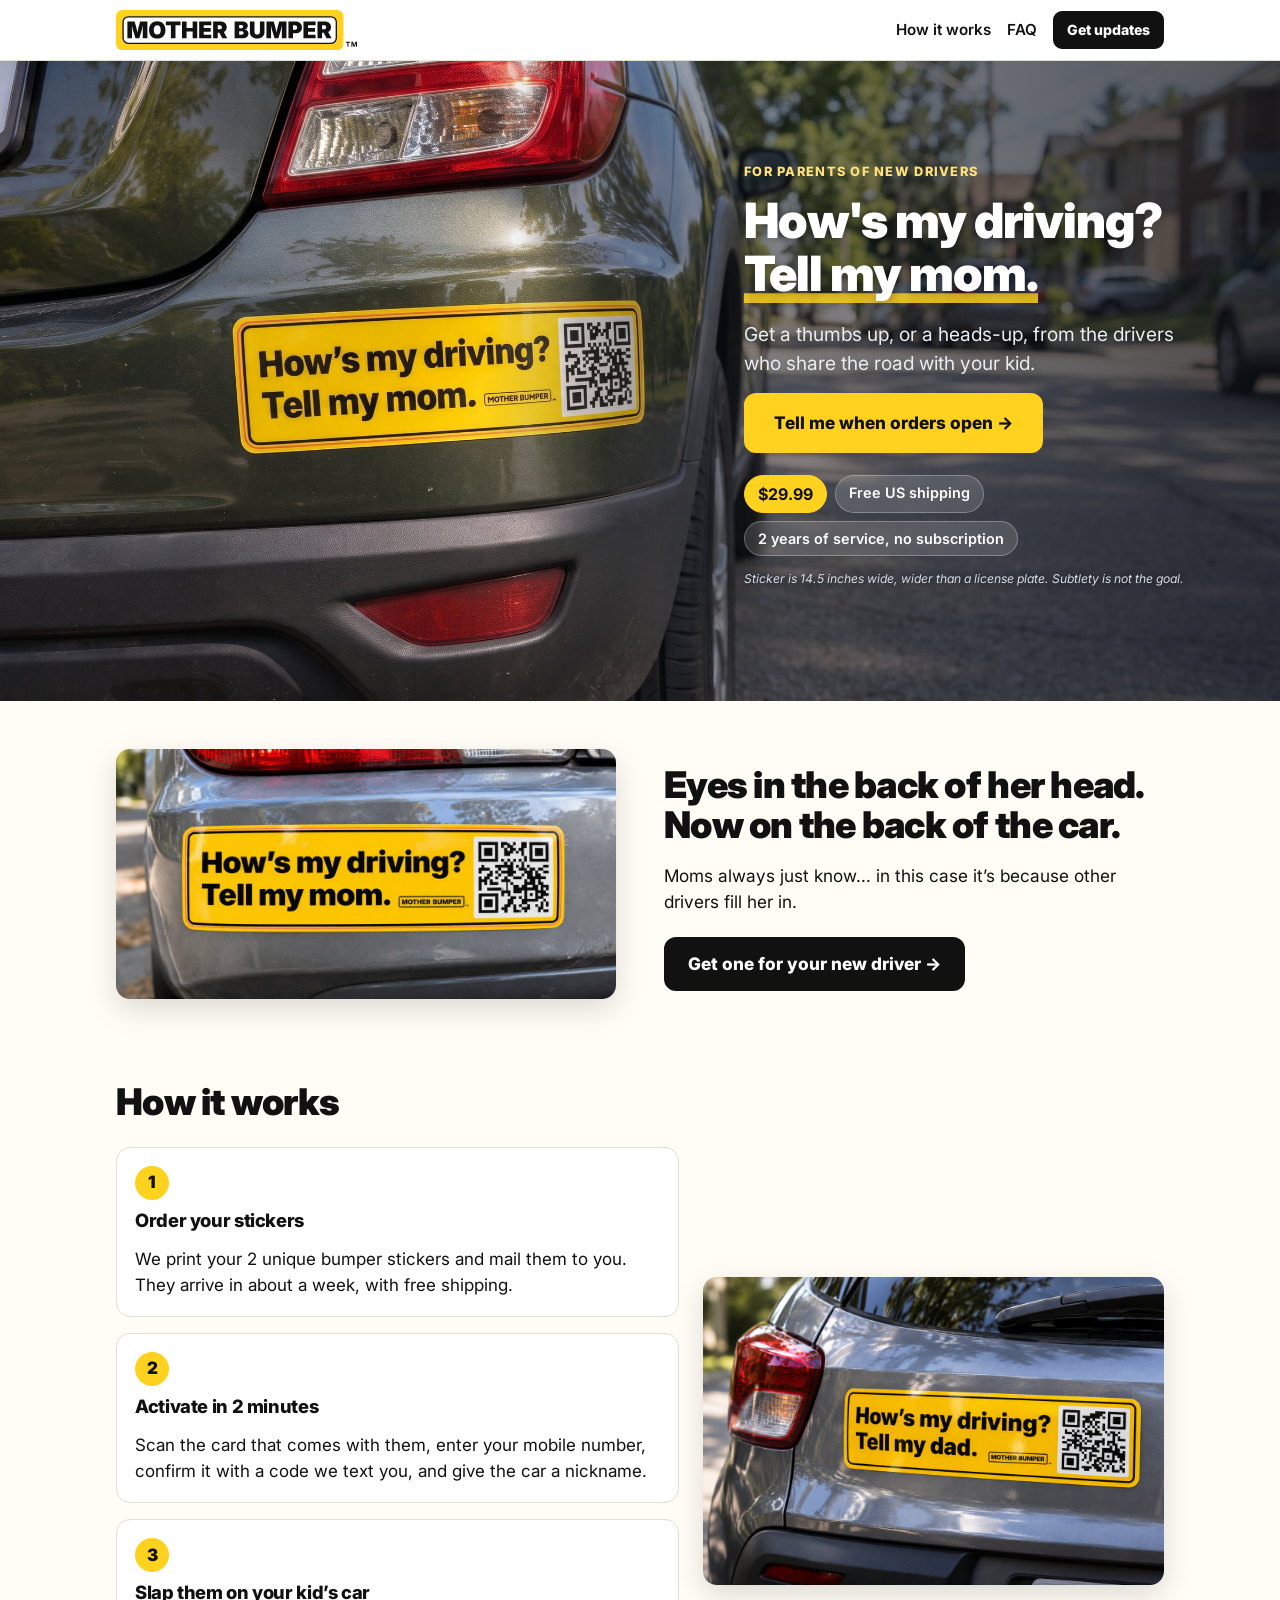
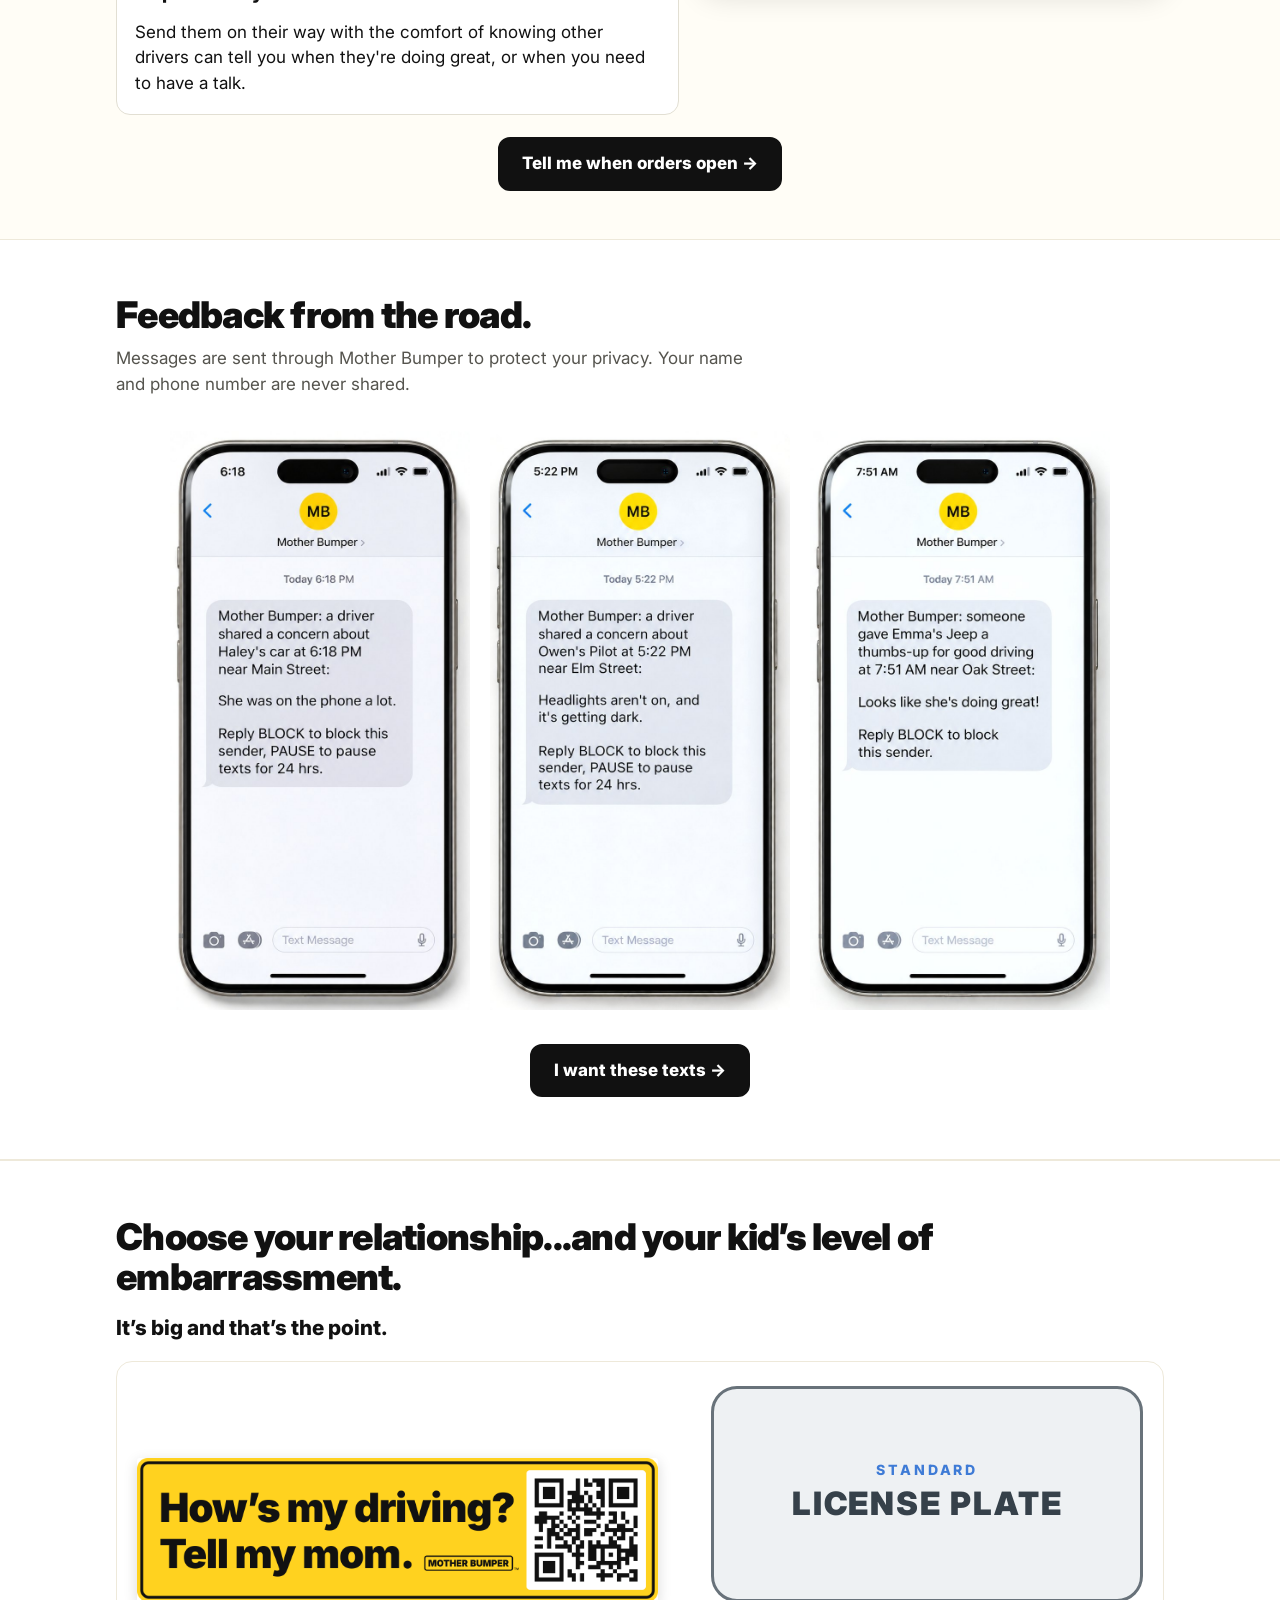
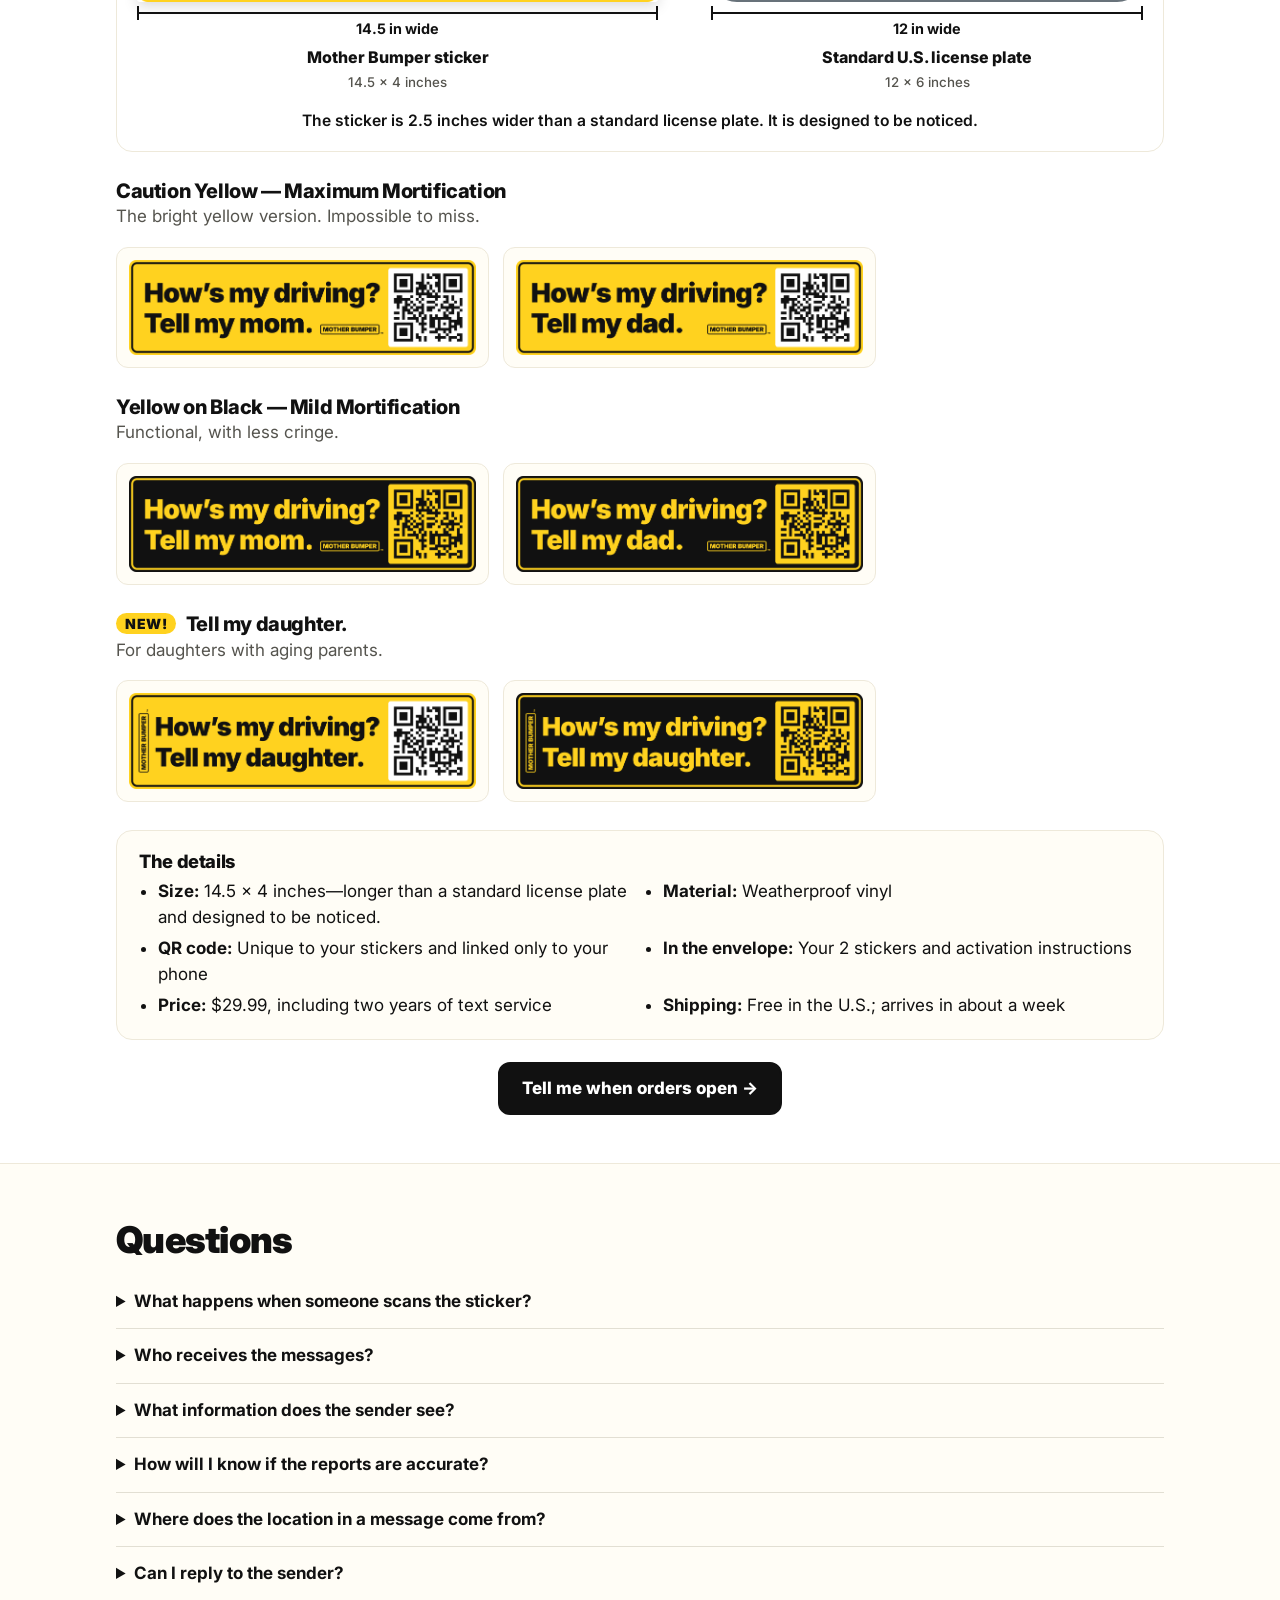
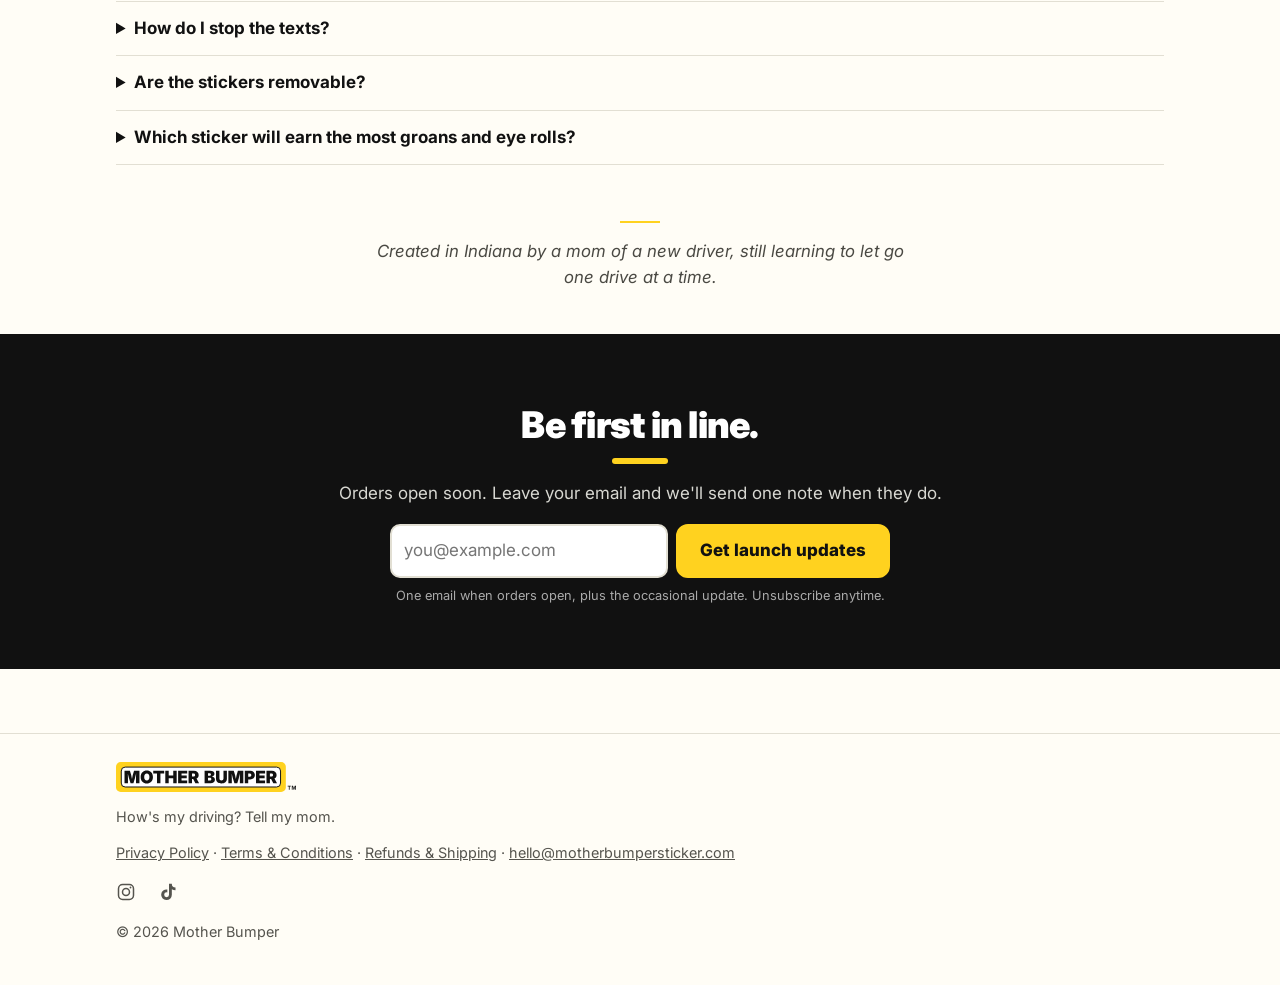
==== commit 3d9704d7: "Add Tell my daughter sticker with New! callout to sticker section Co-Authored-By: Claude Opus 5.5 <n" ====
--- a/index.html
+++ b/index.html
@@ -1,5 +1,8 @@
 <!doctype html><html lang="en"><head>
 <meta charset="utf-8"><meta name="viewport" content="width=device-width,initial-scale=1">
+<!-- Google Analytics (GA4). The page address is sent without its "?" part, except ad-campaign tags (utm_ and click IDs). -->
+<script async src="https://www.googletagmanager.com/gtag/js?id=G-M8KWBPWG7T"></script>
+<script>window.dataLayer=window.dataLayer||[];function gtag(){dataLayer.push(arguments);}gtag('js',new Date());(function(){var q=new URLSearchParams(location.search),k=new URLSearchParams();q.forEach(function(v,n){if(/^(utm_\w+|gclid|gbraid|wbraid|fbclid|ttclid)$/.test(n))k.append(n,v)});var s=k.toString();gtag('config','G-M8KWBPWG7T',{page_location:location.origin+location.pathname+(s?'?'+s:'')})})();</script>
 <title>Mother Bumper · How’s my driving? Tell my mom.</title><meta name="description" content="Bumper stickers with a unique QR code so you can get a thumbs up, or a heads up, from drivers who share the road with your kid.">
 <link rel="preconnect" href="https://fonts.googleapis.com"><link rel="preconnect" href="https://fonts.gstatic.com" crossorigin>
 <link rel="stylesheet" href="https://fonts.googleapis.com/css2?family=Inter:wght@400;500;600;700;800;900&display=swap">
@@ -55,6 +58,7 @@
 .opts{display:grid;grid-template-columns:1fr 1fr;gap:14px;max-width:760px}
 .opt{margin:0;background:var(--bg);border:1px solid #eee9da;border-radius:12px;padding:12px} .opt img{border-radius:5px}
 .opt figcaption{font-size:.9rem;margin-top:8px}
+.new-badge{display:inline-block;background:var(--yellow,#FFD21F);color:#111;font-size:.7em;font-weight:900;text-transform:uppercase;letter-spacing:.04em;padding:3px 9px;border-radius:999px;vertical-align:middle;margin-right:6px;position:relative;top:-2px}
 .price-line{margin-top:18px;font-size:.95rem}
 .final{background:var(--ink);color:#fff} .final-in{padding-top:64px;padding-bottom:64px;text-align:center}
 .final h2{color:#fff} .final h2::after{content:"";display:block;width:56px;height:6px;background:var(--y);margin:12px auto 0;border-radius:3px}
@@ -208,6 +212,8 @@
   <div class="opts"><figure class="opt"><img src="img/mom-black-on-yellow-14.5x4.png" alt="Mom sticker, caution yellow"></figure><figure class="opt"><img src="img/dad-black-on-yellow-14.5x4.png" alt="Dad sticker, caution yellow"></figure></div></div>
   <div class="cgroup"><h3>Yellow on Black — Mild Mortification</h3><p class="sub">Functional, with less cringe.</p>
   <div class="opts"><figure class="opt"><img src="img/mom-yellow-on-black-14.5x4.png" alt="Mom sticker, yellow on black"></figure><figure class="opt"><img src="img/dad-yellow-on-black-14.5x4.png" alt="Dad sticker, yellow on black"></figure></div></div>
+  <div class="cgroup"><h3><span class="new-badge">New!</span> Tell my daughter.</h3><p class="sub">For daughters with aging parents.</p>
+  <div class="opts"><figure class="opt"><img src="img/daughter-black-on-yellow-14.5x4.png" alt="Daughter sticker, caution yellow"></figure><figure class="opt"><img src="img/daughter-yellow-on-black-14.5x4.png" alt="Daughter sticker, yellow on black"></figure></div></div>
   <div class="specs">
     <h3>The details</h3>
     <ul>
@@ -254,4 +260,6 @@
 <p><a href="privacy/">Privacy Policy</a> · <a href="terms/">Terms &amp; Conditions</a> · <a href="refunds/">Refunds &amp; Shipping</a> · <a href="mailto:hello@motherbumpersticker.com">hello@motherbumpersticker.com</a></p>
 <p class="social"><a href="https://www.instagram.com/motherbumpersticker/" aria-label="Mother Bumper on Instagram" target="_blank" rel="noopener"><svg viewBox="0 0 24 24" width="20" height="20" aria-hidden="true" fill="none" stroke="currentColor" stroke-width="1.8"><rect x="3" y="3" width="18" height="18" rx="5"/><circle cx="12" cy="12" r="4.2"/><circle cx="17.4" cy="6.6" r="1.1" fill="currentColor" stroke="none"/></svg></a><a href="https://www.tiktok.com/@motherbumpersticker" aria-label="Mother Bumper on TikTok" target="_blank" rel="noopener"><svg viewBox="0 0 24 24" width="20" height="20" aria-hidden="true" fill="currentColor"><path d="M16.6 2h-3.4v13.3a2.9 2.9 0 1 1-2.9-2.9c.3 0 .6 0 .9.1V9a6.4 6.4 0 1 0 5.4 6.3V8.6a8 8 0 0 0 4.4 1.4V6.6a4.5 4.5 0 0 1-4.4-4.6z"/></svg></a></p>
 <p>&copy; 2026 Mother Bumper</p></div></footer>
-</body></html>+<script>/* Count launch-update signups in Google Analytics. Only which form was used is sent, never the email. */
+document.querySelectorAll('form.signup').forEach(function(f){f.addEventListener('submit',function(){if(window.gtag)gtag('event','generate_lead',{form_location:f.id||'signup'})})});</script>
+</body></html>
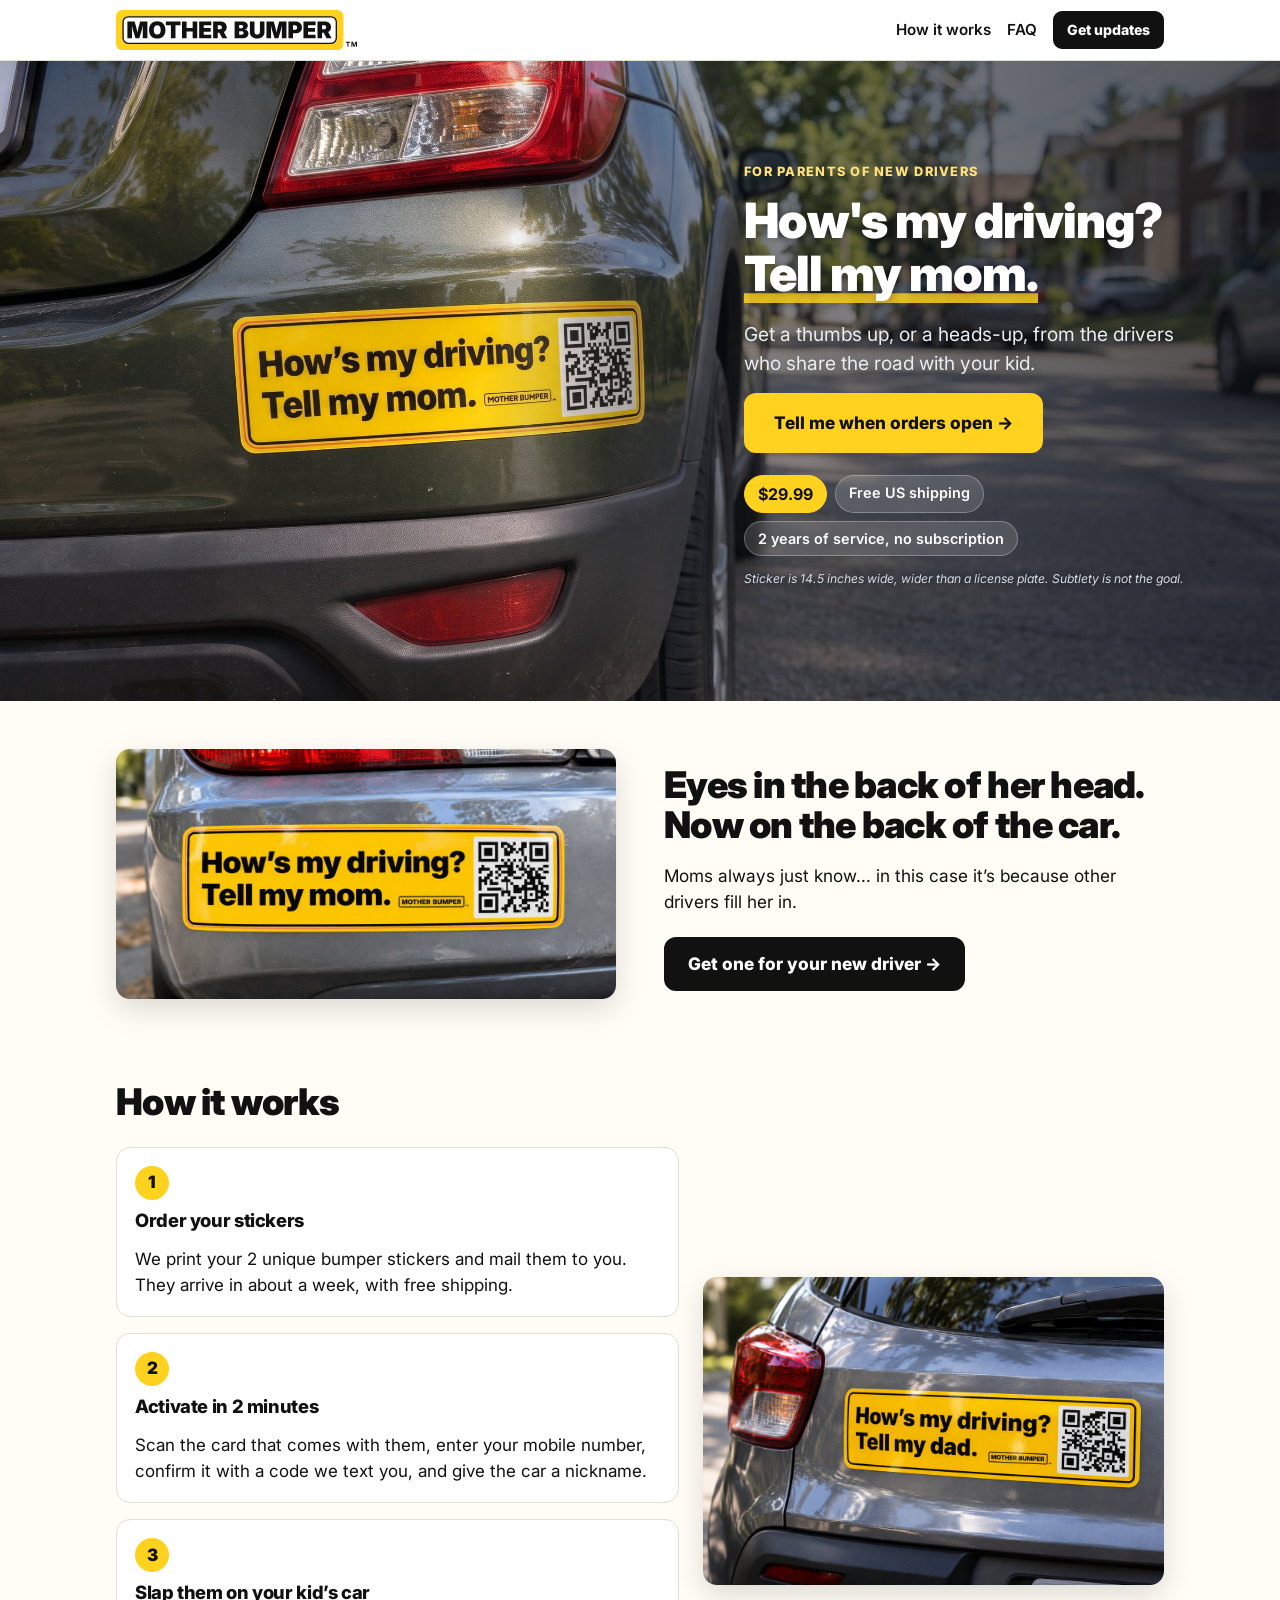
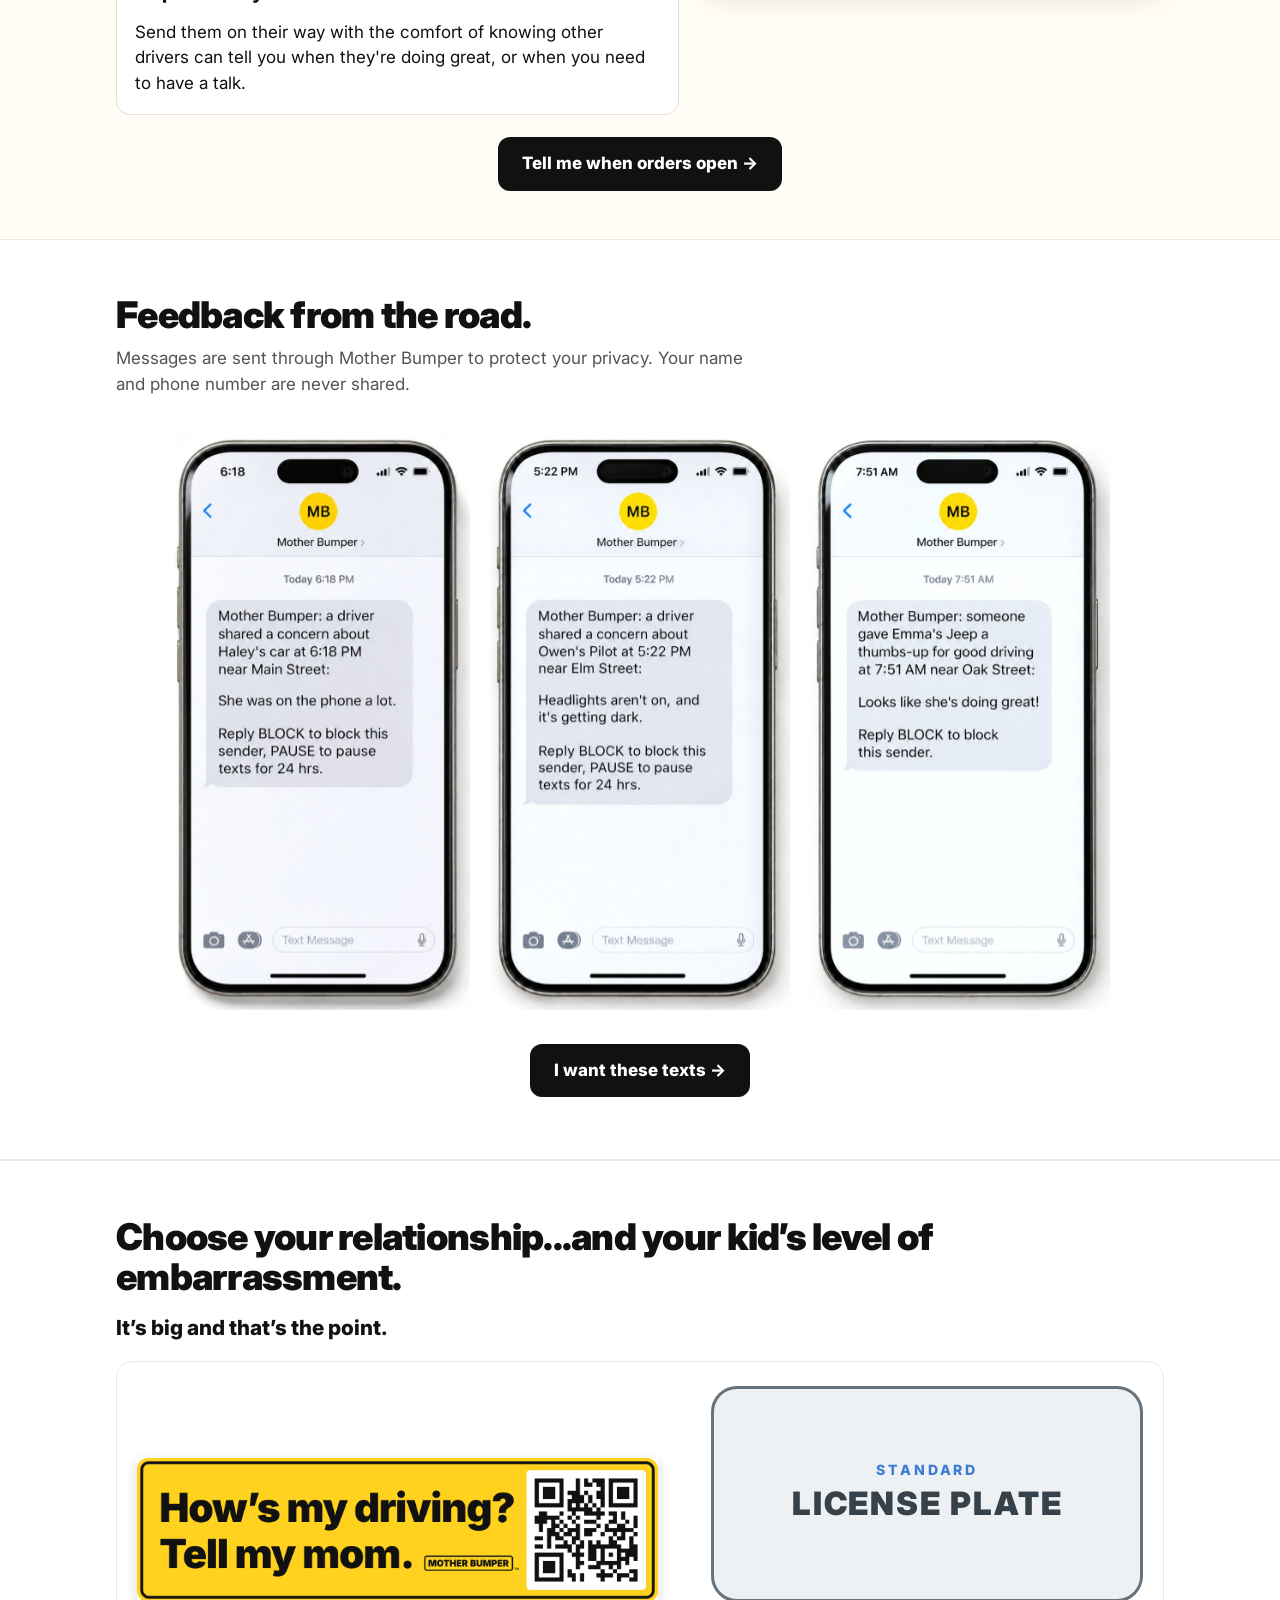
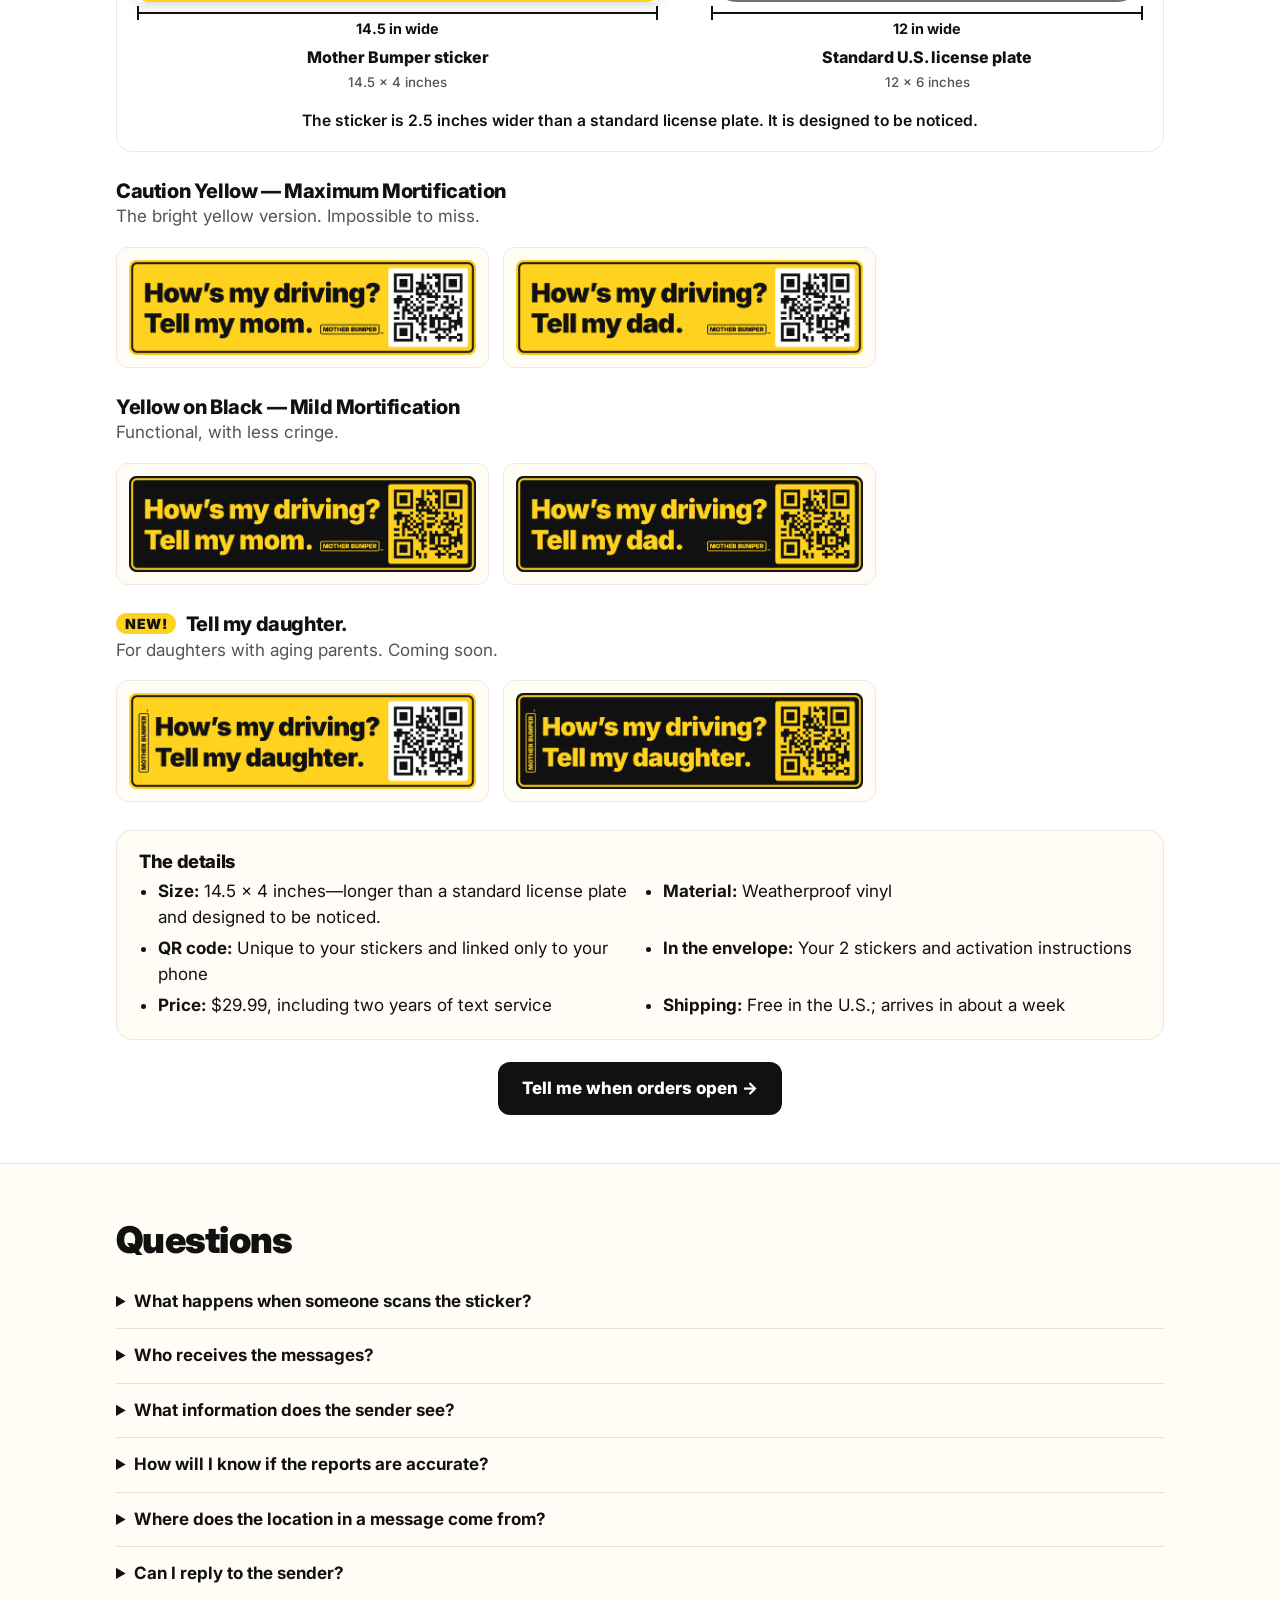
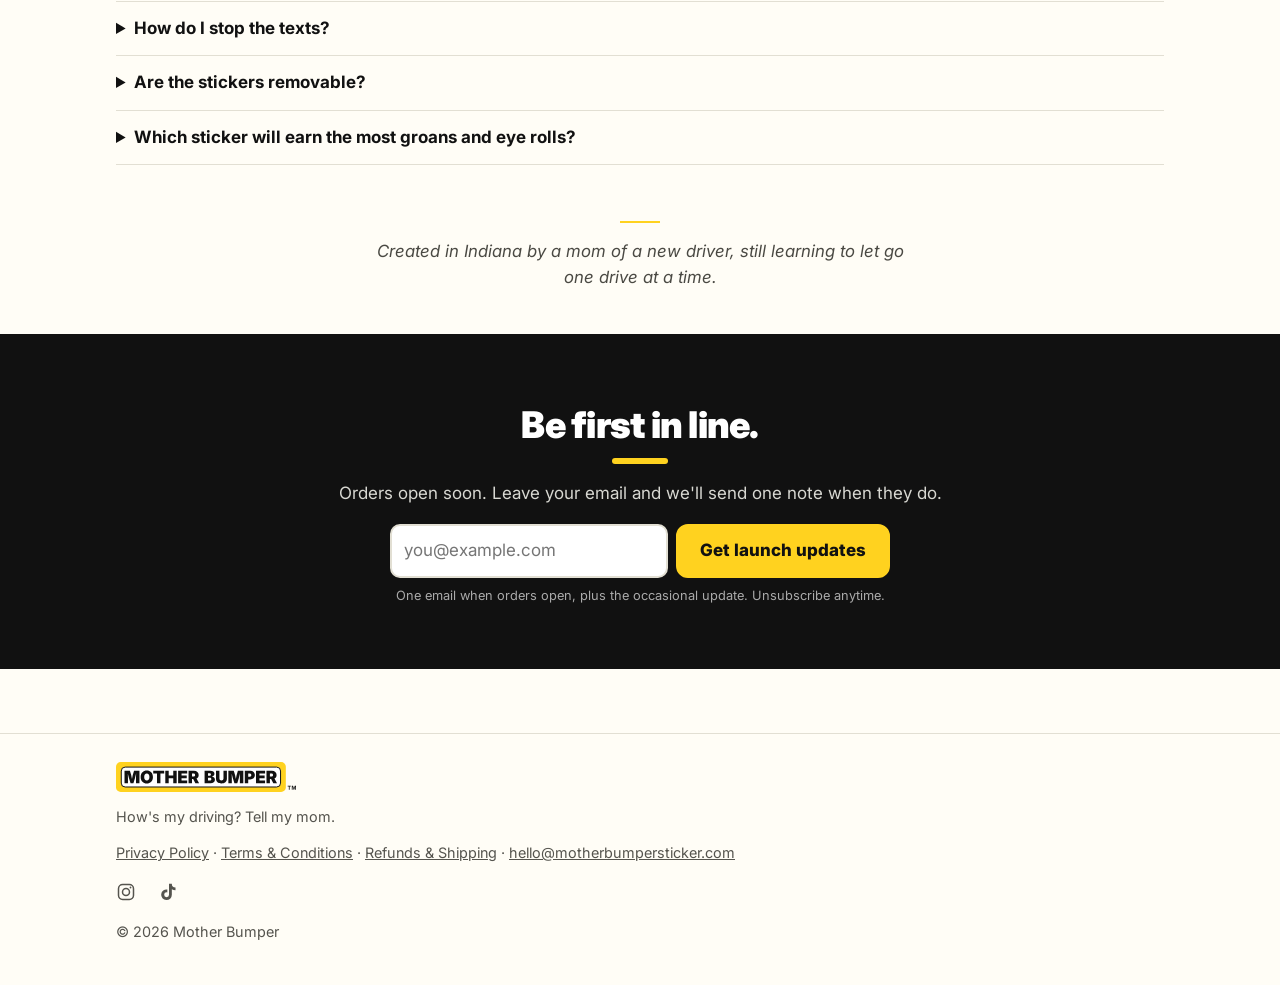
==== commit 58955c36: "Mark Daughter sticker as coming soon Co-Authored-By: Claude Opus 5.5 <noreply@anthropic.com> Claude-" ====
--- a/index.html
+++ b/index.html
@@ -212,7 +212,7 @@
   <div class="opts"><figure class="opt"><img src="img/mom-black-on-yellow-14.5x4.png" alt="Mom sticker, caution yellow"></figure><figure class="opt"><img src="img/dad-black-on-yellow-14.5x4.png" alt="Dad sticker, caution yellow"></figure></div></div>
   <div class="cgroup"><h3>Yellow on Black — Mild Mortification</h3><p class="sub">Functional, with less cringe.</p>
   <div class="opts"><figure class="opt"><img src="img/mom-yellow-on-black-14.5x4.png" alt="Mom sticker, yellow on black"></figure><figure class="opt"><img src="img/dad-yellow-on-black-14.5x4.png" alt="Dad sticker, yellow on black"></figure></div></div>
-  <div class="cgroup"><h3><span class="new-badge">New!</span> Tell my daughter.</h3><p class="sub">For daughters with aging parents.</p>
+  <div class="cgroup"><h3><span class="new-badge">New!</span> Tell my daughter.</h3><p class="sub">For daughters with aging parents. Coming soon.</p>
   <div class="opts"><figure class="opt"><img src="img/daughter-black-on-yellow-14.5x4.png" alt="Daughter sticker, caution yellow"></figure><figure class="opt"><img src="img/daughter-yellow-on-black-14.5x4.png" alt="Daughter sticker, yellow on black"></figure></div></div>
   <div class="specs">
     <h3>The details</h3>
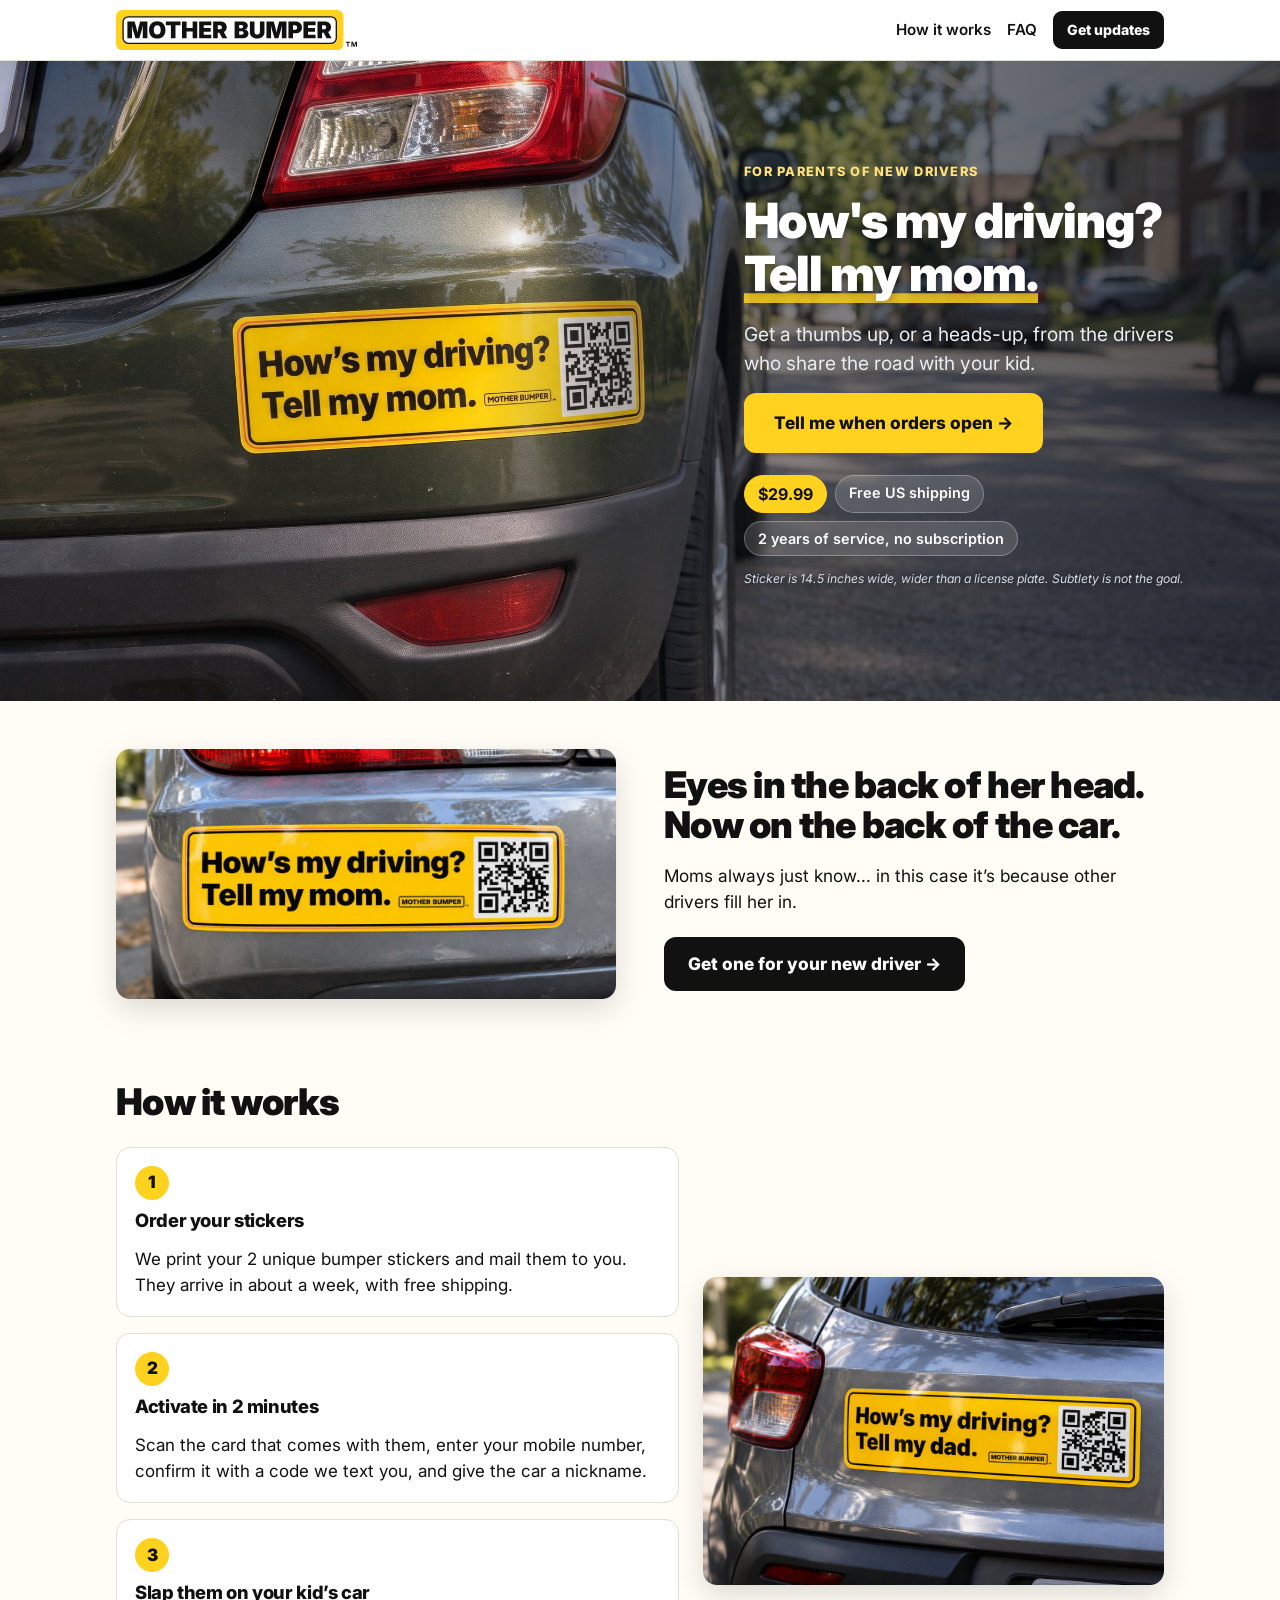
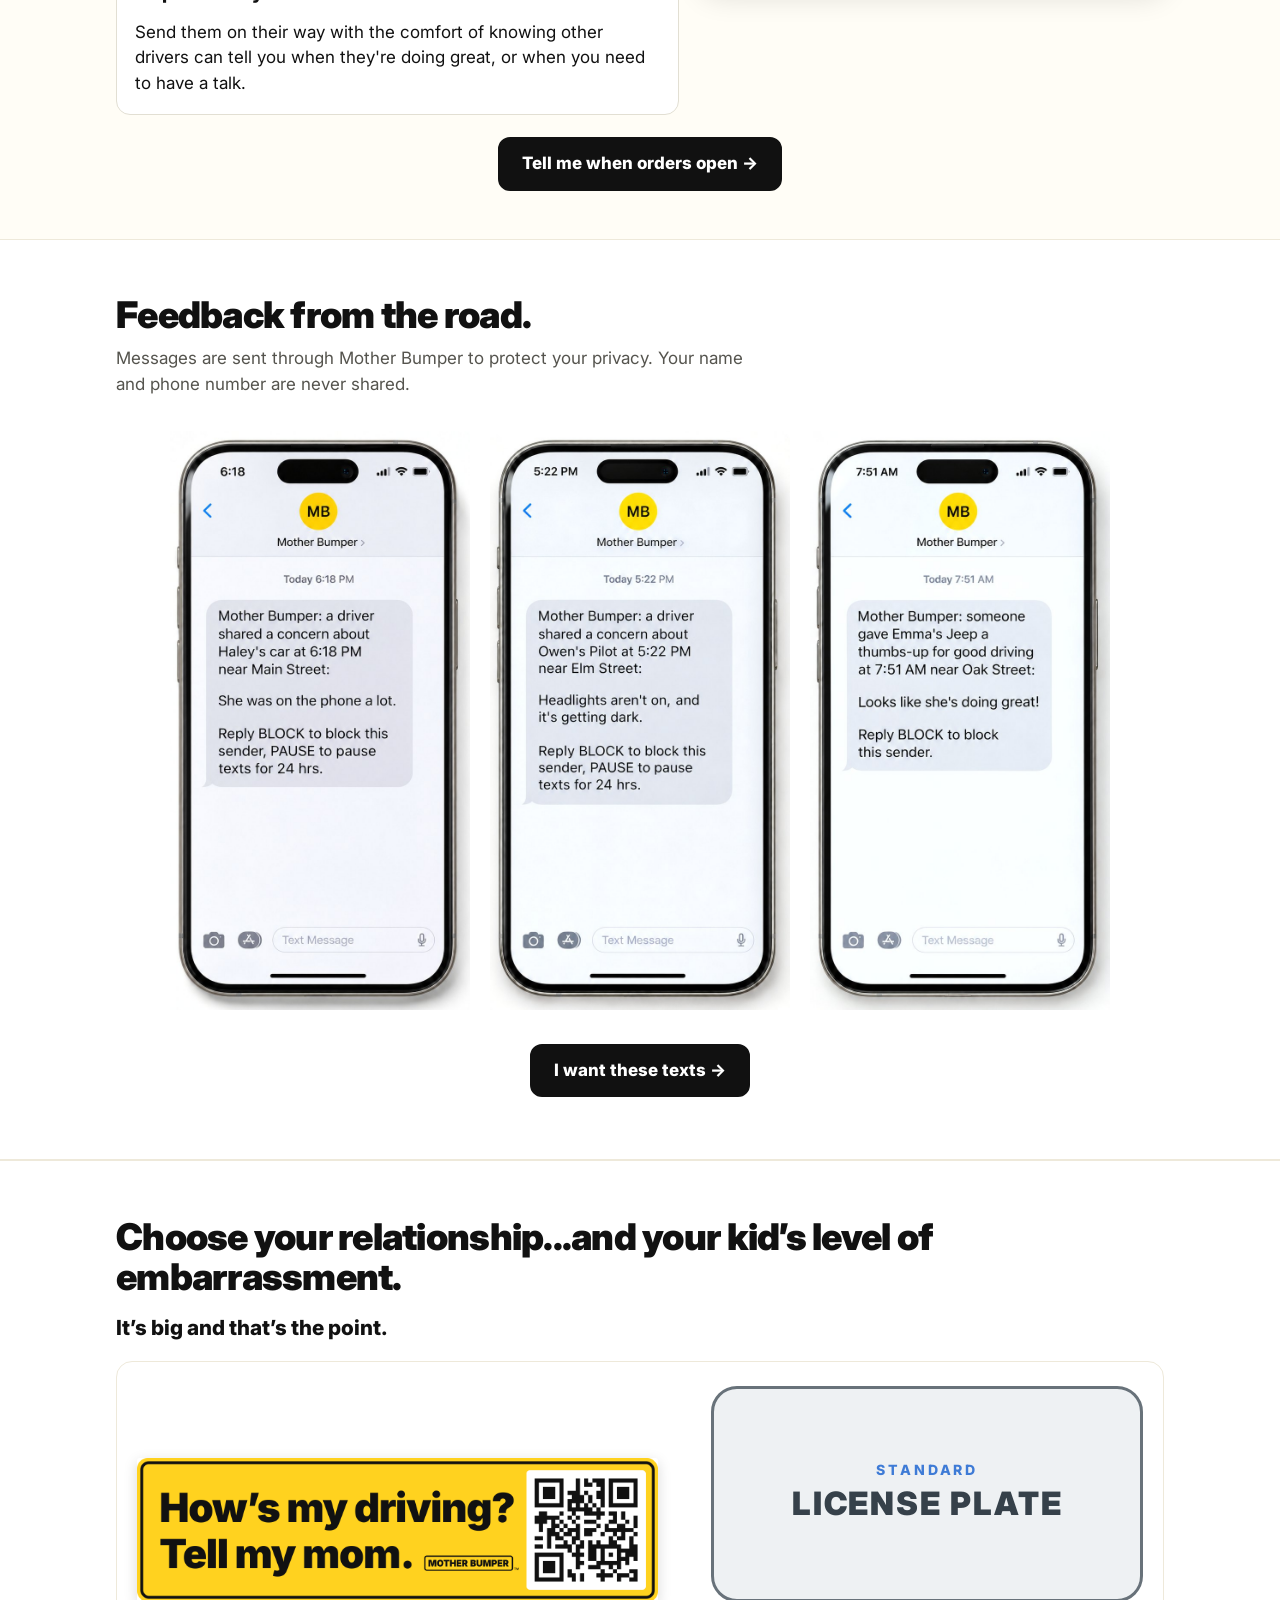
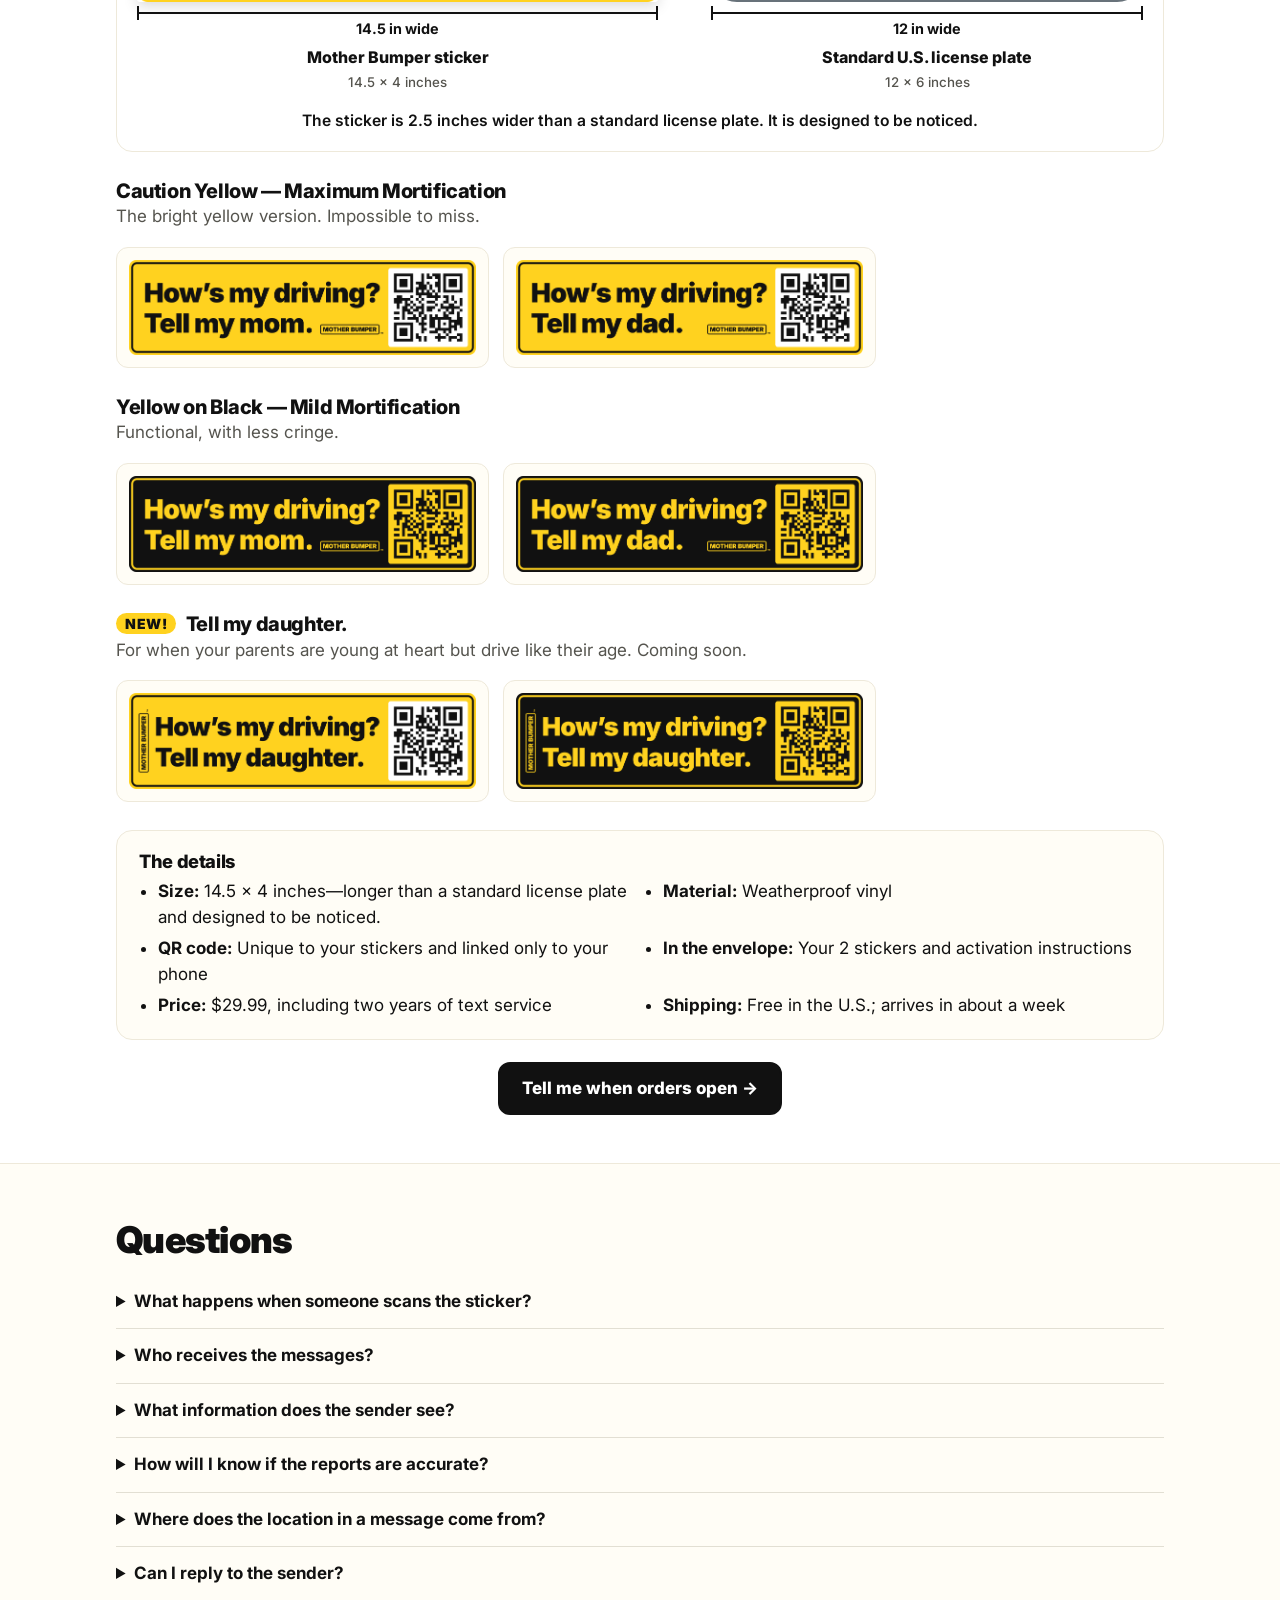
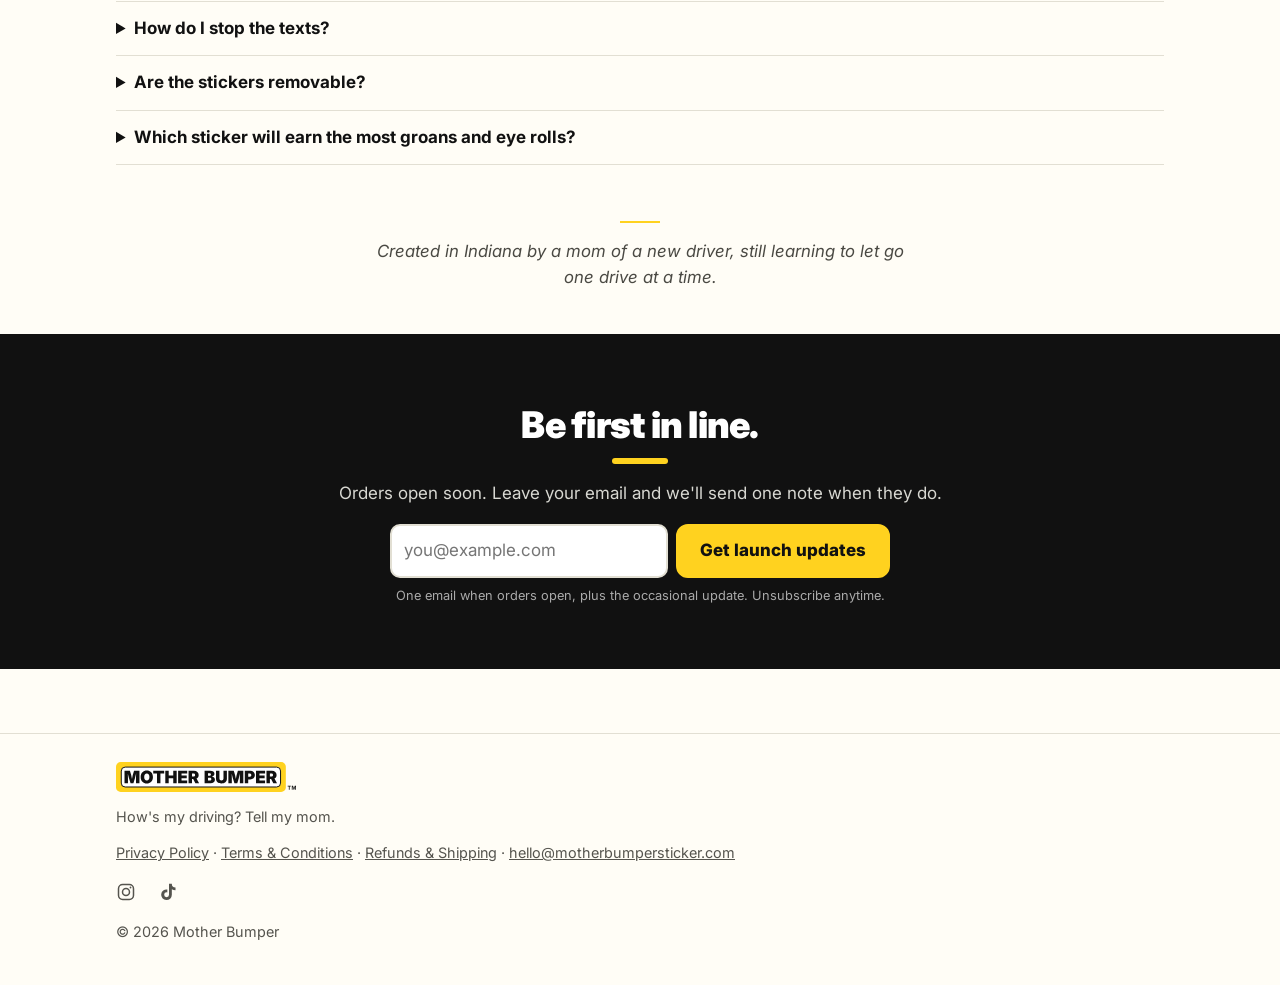
==== commit c4ffa692: "Update Daughter sticker line Co-Authored-By: Claude Opus 5.5 <noreply@anthropic.com> Claude-Session:" ====
--- a/index.html
+++ b/index.html
@@ -212,7 +212,7 @@
   <div class="opts"><figure class="opt"><img src="img/mom-black-on-yellow-14.5x4.png" alt="Mom sticker, caution yellow"></figure><figure class="opt"><img src="img/dad-black-on-yellow-14.5x4.png" alt="Dad sticker, caution yellow"></figure></div></div>
   <div class="cgroup"><h3>Yellow on Black — Mild Mortification</h3><p class="sub">Functional, with less cringe.</p>
   <div class="opts"><figure class="opt"><img src="img/mom-yellow-on-black-14.5x4.png" alt="Mom sticker, yellow on black"></figure><figure class="opt"><img src="img/dad-yellow-on-black-14.5x4.png" alt="Dad sticker, yellow on black"></figure></div></div>
-  <div class="cgroup"><h3><span class="new-badge">New!</span> Tell my daughter.</h3><p class="sub">For daughters with aging parents. Coming soon.</p>
+  <div class="cgroup"><h3><span class="new-badge">New!</span> Tell my daughter.</h3><p class="sub">For when your parents are young at heart but drive like their age. Coming soon.</p>
   <div class="opts"><figure class="opt"><img src="img/daughter-black-on-yellow-14.5x4.png" alt="Daughter sticker, caution yellow"></figure><figure class="opt"><img src="img/daughter-yellow-on-black-14.5x4.png" alt="Daughter sticker, yellow on black"></figure></div></div>
   <div class="specs">
     <h3>The details</h3>
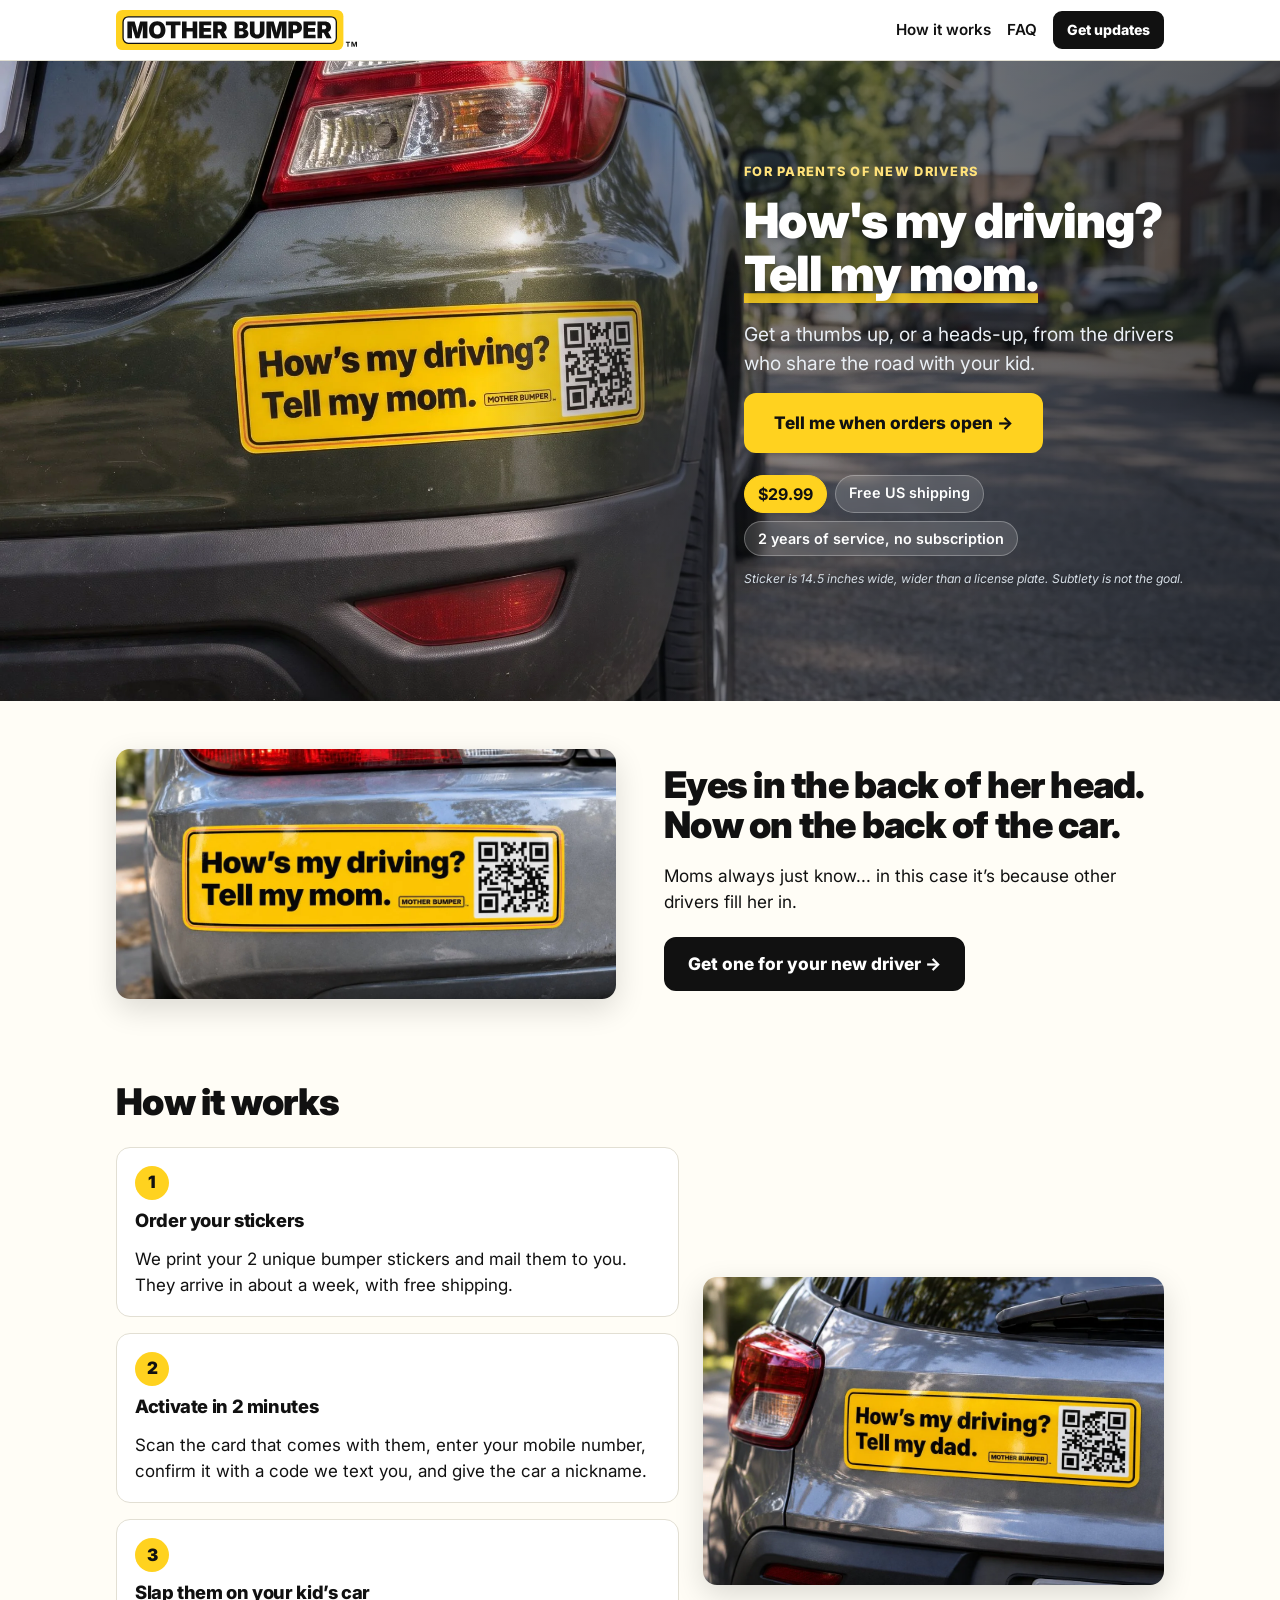
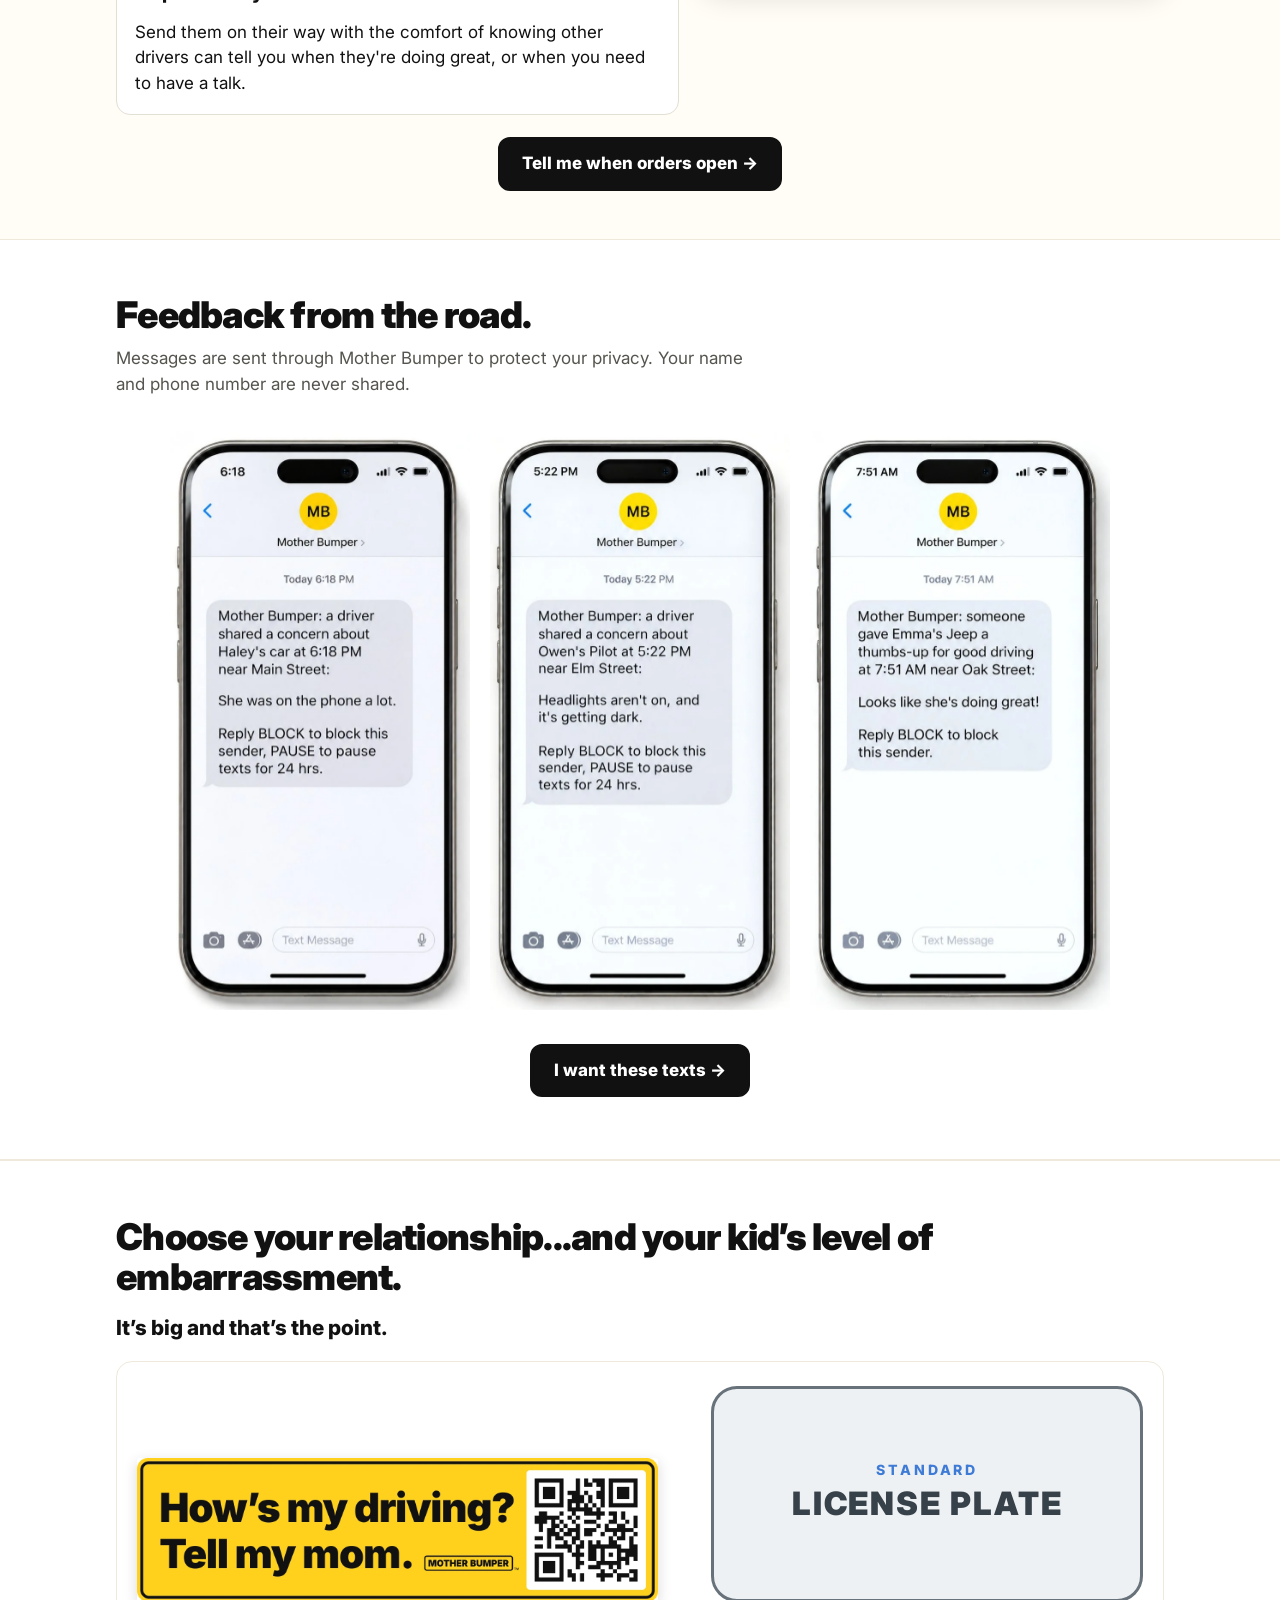
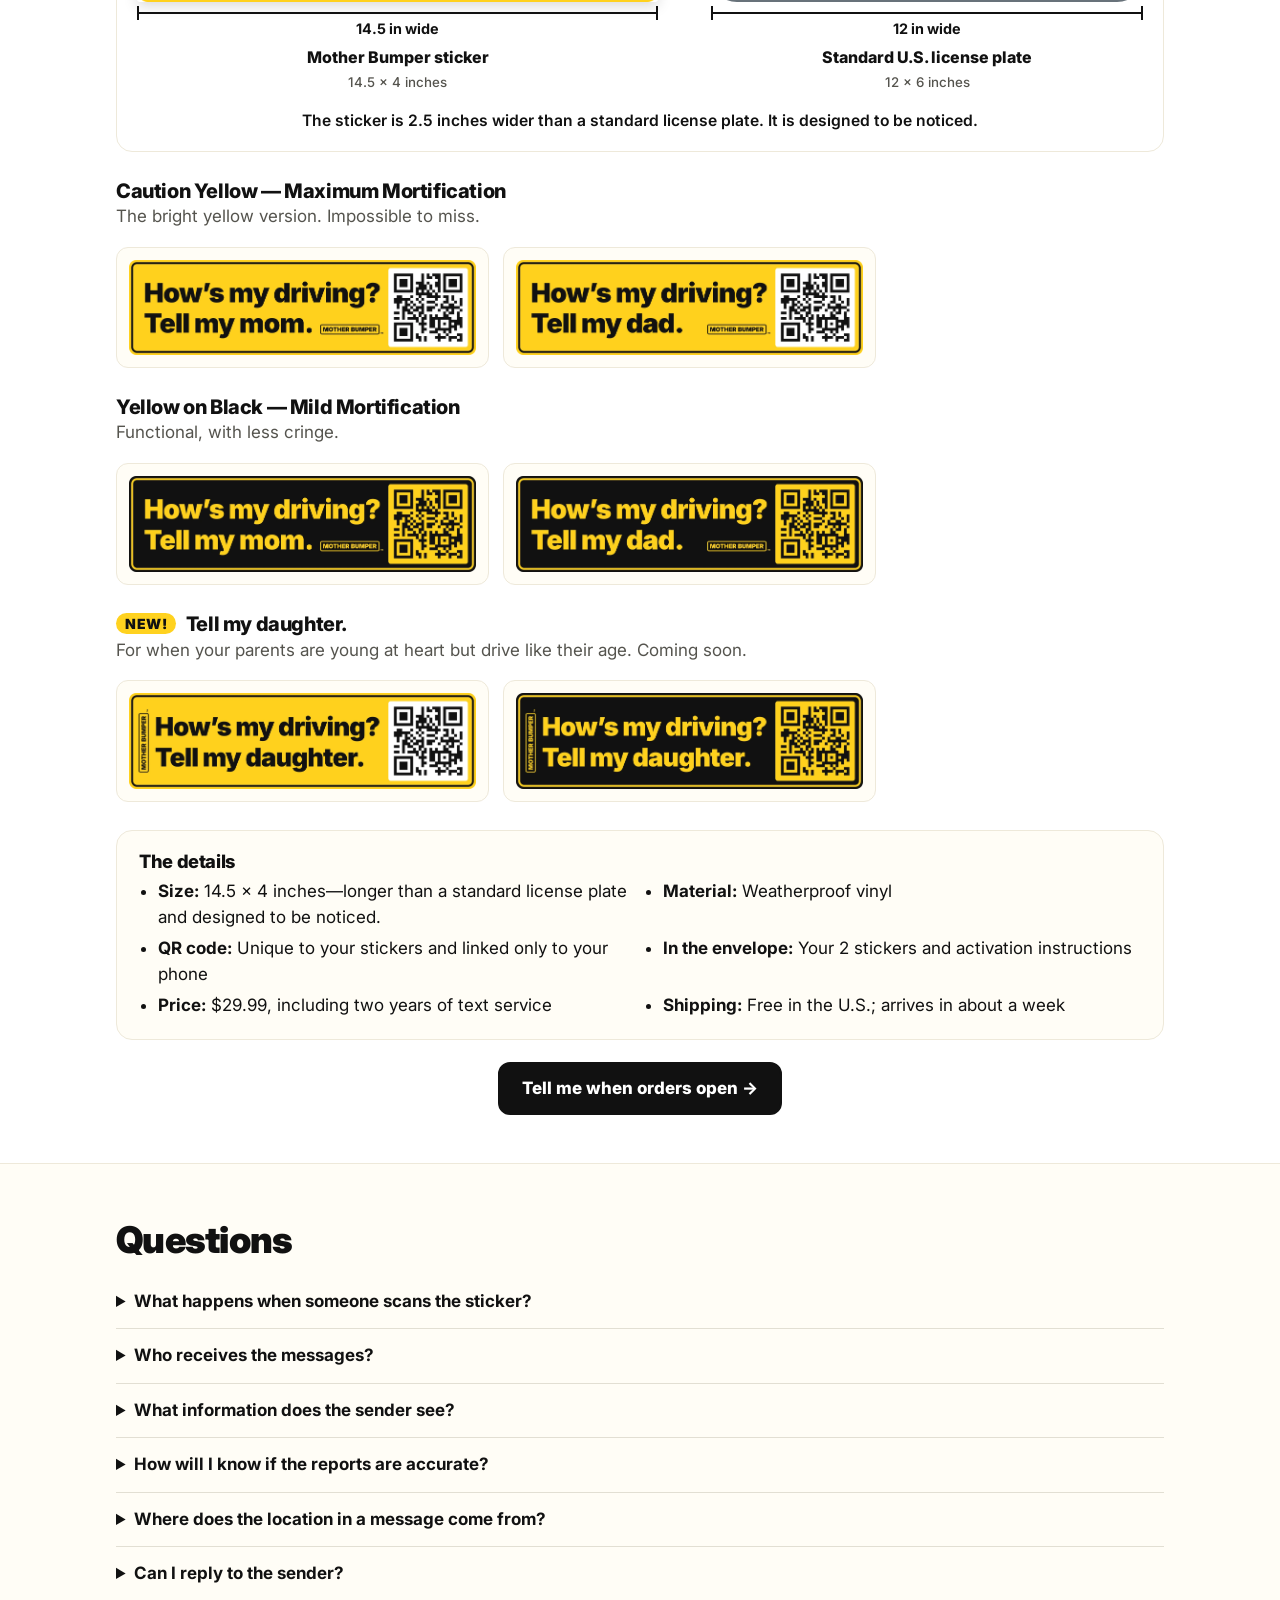
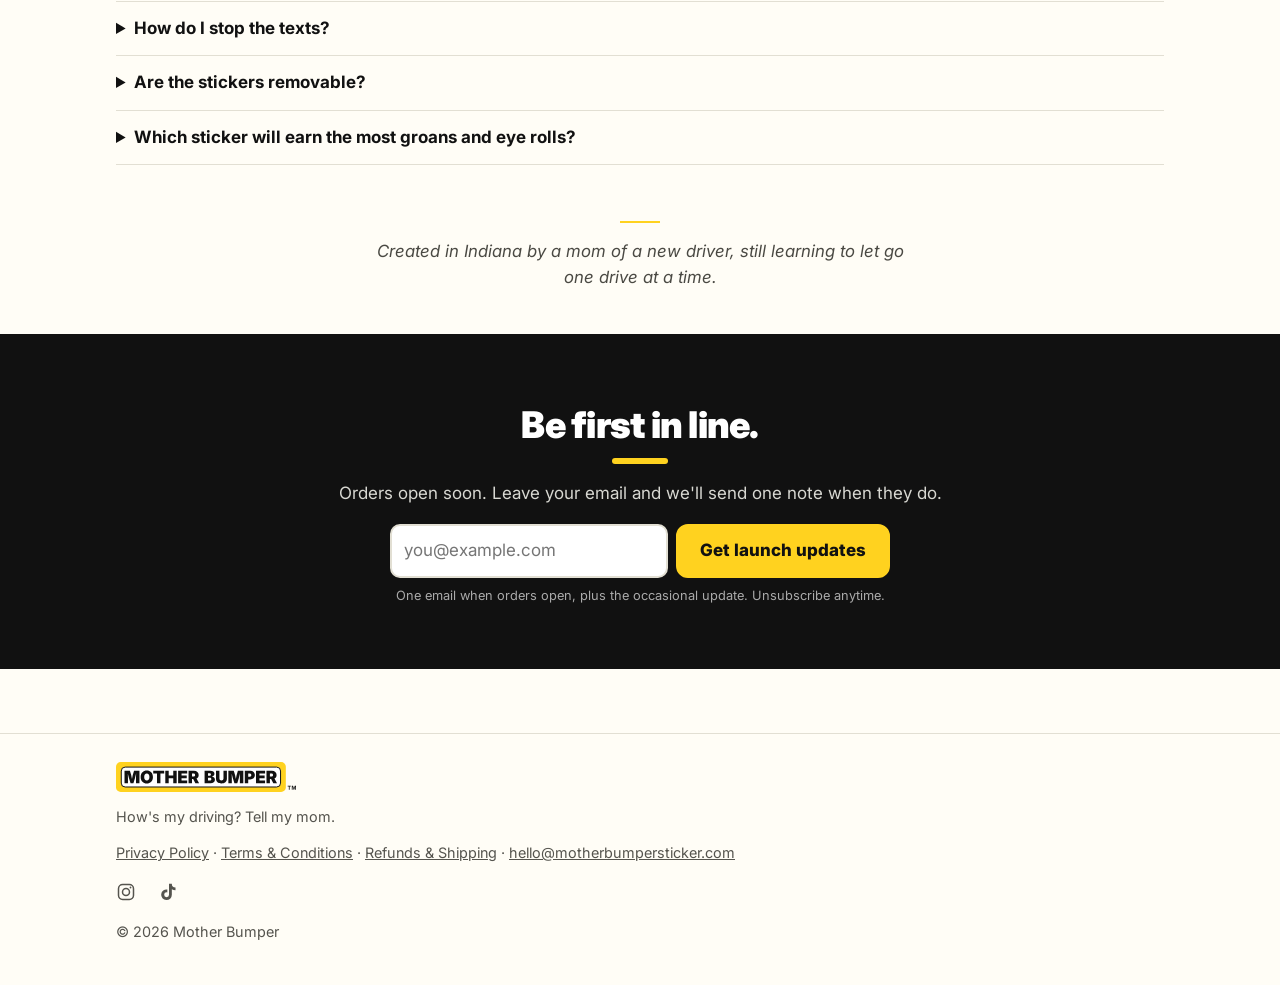
==== commit 1c8e6e4c: "Lighter pictures so the site holds up if it goes viral Pictures on every page are now WebP (same loo" ====
--- a/index.html
+++ b/index.html
@@ -64,7 +64,7 @@
 .final h2{color:#fff} .final h2::after{content:"";display:block;width:56px;height:6px;background:var(--y);margin:12px auto 0;border-radius:3px}
 .final p{color:#d8d8d2} .final .signup{margin:18px auto 0;justify-content:center} .final .btn{background:var(--y);color:var(--ink);border-color:var(--y)} .final .fine{color:#aaa}
 .fun.sec{padding-top:48px;padding-bottom:48px}
-.hero3{position:relative;color:#fff;background:#3d4a3a url(img/hero-bg.jpg) 72% 100%/max(140%,1100px) auto no-repeat;min-height:860px;text-align:center}
+.hero3{position:relative;color:#fff;background:#3d4a3a url(img/hero-bg.webp) 72% 100%/max(140%,1100px) auto no-repeat;min-height:860px;text-align:center}
 .hero3::before{content:"";position:absolute;inset:0;background:linear-gradient(180deg,rgba(10,18,14,.62) 0%,rgba(10,18,14,.45) 38%,rgba(10,18,14,0) 62%)}
 .hero3-in{position:relative;padding-top:64px;padding-bottom:40px;max-width:1080px}
 .hero3-in>*{max-width:640px;margin-left:auto!important;margin-right:auto!important} .hero3 .chips3{justify-content:center} .hero3 .signup{justify-content:center} .hero3 h1,.hero3 .lede{text-shadow:0 2px 12px rgba(0,0,0,.35)}
@@ -123,7 +123,7 @@
 .photo{border-radius:14px;box-shadow:0 10px 30px rgba(0,0,0,.14);display:block} .fun .art.art-photo{max-width:560px} .how-art img.photo{max-width:480px}
 .size-pair{display:block;grid-template-columns:1fr;gap:18px;align-items:center;margin:18px 0 8px} .size-pair .sizecmp{margin:0} .size-photo{width:100%}
 @media (min-width:900px){.size-pair{grid-template-columns:3fr 2fr}}
-.hero4{background:#dfeaf3 url(img/hero-wide.jpg) left center/cover no-repeat;min-height:640px;display:flex;align-items:center}
+.hero4{background:#dfeaf3 url(img/hero-wide.webp) left center/cover no-repeat;min-height:640px;display:flex;align-items:center}
 .hero4::before{background:linear-gradient(90deg,rgba(14,18,24,0) 38%,rgba(14,18,24,.5) 58%,rgba(14,18,24,.72) 100%)}
 .hero4 .hero3-in{padding-top:56px;padding-bottom:56px;width:100%;max-width:1180px}
 .hero4 .hero3-in>*{max-width:470px;margin-left:auto!important;margin-right:0!important;text-align:left}
@@ -132,11 +132,11 @@
 .hero4-photo{display:none}
 .size-note4{font-size:.76rem;font-style:italic;line-height:1.4;color:#D5DDE5;margin-top:14px!important;text-shadow:0 1px 6px rgba(0,0,0,.5)}
 @media (max-width:860px){.hero4{display:block;background:linear-gradient(180deg,#E3F0FA 0%,#F4F9FD 100%);min-height:0;color:var(--ink)} .hero4::before{display:none} .hero4 h1{color:var(--ink)} .hero4 h1,.hero4 .lede{text-shadow:none} .hero4 .lede{color:#33414d} .hero4 .eyebrow{color:#3c5a73} .hero4 .chips3 li{background:#fff;border-color:#cddbe6;color:var(--ink);backdrop-filter:none} .hero4 .chips3 li:first-child{background:var(--y);border-color:var(--y)} .hero4 .size-note4{color:var(--muted);text-shadow:none} .hero4 .fine{color:var(--muted)}
-.hero4 .hero3-in>.hero4-photo{display:block;height:min(100vw,440px);background:url(img/hero-phone.jpg) 30% 50%/cover no-repeat;margin:4px -16px 22px -16px!important;max-width:none}
+.hero4 .hero3-in>.hero4-photo{display:block;height:min(100vw,440px);background:url(img/hero-phone.webp) 30% 50%/cover no-repeat;margin:4px -16px 22px -16px!important;max-width:none}
 .hero4 .hero3-in{padding-top:26px;padding-bottom:34px} .hero4 .hero3-in>*{max-width:none;margin-left:0!important}}
 .soon{background:var(--y-soft);border:2px solid var(--ink);border-radius:14px;padding:18px 20px;margin-top:20px}</style>
 <script type="application/ld+json">{"@context": "https://schema.org", "@type": "FAQPage", "mainEntity": [{"@type": "Question", "name": "What happens when someone scans the sticker?", "acceptedAnswer": {"@type": "Answer", "text": "They can send feedback about the driver. The message comes through Mother Bumper to the phone number you confirmed when you activated the sticker."}}, {"@type": "Question", "name": "Who receives the messages?", "acceptedAnswer": {"@type": "Answer", "text": "Only the parent who activates the sticker and agrees to receive texts."}}, {"@type": "Question", "name": "What information does the sender see?", "acceptedAnswer": {"@type": "Answer", "text": "None. The person who sends feedback doesn’t see your name, phone number or any information about your child."}}, {"@type": "Question", "name": "How will I know if the reports are accurate?", "acceptedAnswer": {"@type": "Answer", "text": "You won’t. Use them as a conversation starter with your kid."}}, {"@type": "Question", "name": "Where does the location in a message come from?", "acceptedAnswer": {"@type": "Answer", "text": "Location is optional. A sender can add a rough cross street, such as “Main Street and Fifth.” Mother Bumper doesn’t use GPS, track the car or ask for the sender’s location."}}, {"@type": "Question", "name": "Can I reply to the sender?", "acceptedAnswer": {"@type": "Answer", "text": "No. Mother Bumper is designed to pass along a quick message, not start a conversation. You can reply BLOCK to stop messages from that sender or PAUSE to take a 24-hour break."}}, {"@type": "Question", "name": "How do I stop the texts?", "acceptedAnswer": {"@type": "Answer", "text": "Reply STOP at any time. You’ll receive one confirmation message, and then the texts will end."}}, {"@type": "Question", "name": "Are the stickers removable?", "acceptedAnswer": {"@type": "Answer", "text": "Yes. The sticker is made of weatherproof vinyl and can be removed when you’re ready. Removal may vary depending on how long it has been on the vehicle and the condition of the surface."}}, {"@type": "Question", "name": "Which sticker will earn the most groans and eye rolls?", "acceptedAnswer": {"@type": "Answer", "text": "Caution Yellow — Maximum Mortification. It’s bright, bold and very hard to miss. Choose Yellow on Black if your new driver prefers a little plausible deniability."}}]}</script>
-<script type="application/ld+json">{"@context": "https://schema.org", "@type": "Product", "name": "Mother Bumper “How’s my driving? Tell my mom.” bumper sticker (2-pack)", "description": "A 14.5 × 4 inch bumper sticker for parents of new teen and student drivers. Its unique QR code lets other drivers text the parent praise or a heads-up. Includes 2 stickers and 2 years of texts, no subscription.", "brand": {"@type": "Brand", "name": "Mother Bumper"}, "image": ["https://motherbumpersticker.com/img/mom-black-on-yellow-14.5x4.png", "https://motherbumpersticker.com/img/mom-yellow-on-black-14.5x4.png", "https://motherbumpersticker.com/og-image.jpg"], "offers": {"@type": "Offer", "url": "https://motherbumpersticker.com/", "price": "29.99", "priceCurrency": "USD", "availability": "https://schema.org/PreSale", "shippingDetails": {"@type": "OfferShippingDetails", "shippingRate": {"@type": "MonetaryAmount", "value": "0", "currency": "USD"}, "shippingDestination": {"@type": "DefinedRegion", "addressCountry": "US"}, "deliveryTime": {"@type": "ShippingDeliveryTime", "handlingTime": {"@type": "QuantitativeValue", "minValue": 1, "maxValue": 3, "unitCode": "DAY"}, "transitTime": {"@type": "QuantitativeValue", "minValue": 2, "maxValue": 5, "unitCode": "DAY"}}}}}</script>
+<script type="application/ld+json">{"@context": "https://schema.org", "@type": "Product", "name": "Mother Bumper “How’s my driving? Tell my mom.” bumper sticker (2-pack)", "description": "A 14.5 × 4 inch bumper sticker for parents of new teen and student drivers. Its unique QR code lets other drivers text the parent praise or a heads-up. Includes 2 stickers and 2 years of texts, no subscription.", "brand": {"@type": "Brand", "name": "Mother Bumper"}, "image": ["https://motherbumpersticker.com/img/mom-black-on-yellow-14.5x4.webp", "https://motherbumpersticker.com/img/mom-yellow-on-black-14.5x4.webp", "https://motherbumpersticker.com/og-image.jpg"], "offers": {"@type": "Offer", "url": "https://motherbumpersticker.com/", "price": "29.99", "priceCurrency": "USD", "availability": "https://schema.org/PreSale", "shippingDetails": {"@type": "OfferShippingDetails", "shippingRate": {"@type": "MonetaryAmount", "value": "0", "currency": "USD"}, "shippingDestination": {"@type": "DefinedRegion", "addressCountry": "US"}, "deliveryTime": {"@type": "ShippingDeliveryTime", "handlingTime": {"@type": "QuantitativeValue", "minValue": 1, "maxValue": 3, "unitCode": "DAY"}, "transitTime": {"@type": "QuantitativeValue", "minValue": 2, "maxValue": 5, "unitCode": "DAY"}}}}}</script>
 </head><body>
 <header class="top"><div class="wrap"><a href="./" class="home"><img src="img/logo.svg" alt="Mother Bumper" class="logo" width="241" height="40"></a>
 <nav><a href="#how">How it works</a><a href="#faq">FAQ</a><a href="#updates" class="btn sm">Get updates</a></nav></div></header>
@@ -162,7 +162,7 @@
 <p class="size-note4">Sticker is 14.5 inches wide, wider than a license plate. Subtlety is not the goal.</p></div></section>
 
 <section class="wrap fun sec tight-bottom">
-  <div class="art art-photo"><img class="photo" src="img/photo-sticker-silver-car.jpg" alt="Close-up of a yellow How's my driving? Tell my mom. sticker on the back bumper of a silver car" width="1200" height="600"></div>
+  <div class="art art-photo"><img class="photo" src="img/photo-sticker-silver-car.webp" alt="Close-up of a yellow How's my driving? Tell my mom. sticker on the back bumper of a silver car" width="1200" height="600"></div>
   <div><h2>Eyes in the back of her head. Now on the back of the car.</h2>
   <p>Moms always just know... in this case it’s because other drivers fill her in.</p>
   <p class="cta-row"><a class="btn" href="#updates">Get one for your new driver <span aria-hidden="true">→</span></a></p>
@@ -177,7 +177,7 @@
     <li><b>2</b><h3>Activate in 2 minutes</h3><p>Scan the card that comes with them, enter your mobile number, confirm it with a code we text you, and give the car a nickname.</p></li>
     <li><b>3</b><h3>Slap them on your kid’s car</h3><p>Send them on their way with the comfort of knowing other drivers can tell you when they're doing great, or when you need to have a talk.</p></li>
   </ol>
-  <div class="how-art"><img class="photo" src="img/photo-dad-sticker-gray-suv.jpg" alt="Yellow How's my driving? Tell my dad. sticker on the back of a gray SUV" width="1200" height="800"></div>
+  <div class="how-art"><img class="photo" loading="lazy" decoding="async" src="img/photo-dad-sticker-gray-suv.webp" alt="Yellow How's my driving? Tell my dad. sticker on the back of a gray SUV" width="1200" height="800"></div>
   </div>
   <p class="cta-row"><a class="btn" href="#updates">Tell me when orders open <span aria-hidden="true">→</span></a></p>
 </section>
@@ -187,9 +187,9 @@
   <p class="sub">Messages are sent through Mother Bumper to protect your privacy. Your name and phone number are never shared.</p>
   <div class="phones-wrap">
   <div class="phones" tabindex="0" aria-label="Example texts, swipe for more">
-    <figure class="phone shot"><img src="img/text-haleys-car.jpg" alt="Text message: a driver shared a concern about Haley's car near Main Street: She was on the phone a lot." width="700" height="1350" loading="eager"></figure>
-    <figure class="phone shot"><img src="img/text-owens-pilot.jpg" alt="Text message: a driver shared a concern about Owen's Pilot near Elm Street: Headlights aren't on, and it's getting dark." width="700" height="1350" loading="eager"></figure>
-    <figure class="phone shot"><img src="img/text-emmas-jeep.jpg" alt="Text message: someone gave Emma's Jeep a thumbs-up for good driving near Oak Street: Looks like she's doing great!" width="700" height="1350" loading="eager"></figure>
+    <figure class="phone shot"><img src="img/text-haleys-car.webp" alt="Text message: a driver shared a concern about Haley's car near Main Street: She was on the phone a lot." width="700" height="1350" loading="eager"></figure>
+    <figure class="phone shot"><img src="img/text-owens-pilot.webp" alt="Text message: a driver shared a concern about Owen's Pilot near Elm Street: Headlights aren't on, and it's getting dark." width="700" height="1350" loading="eager"></figure>
+    <figure class="phone shot"><img src="img/text-emmas-jeep.webp" alt="Text message: someone gave Emma's Jeep a thumbs-up for good driving near Oak Street: Looks like she's doing great!" width="700" height="1350" loading="eager"></figure>
   </div>
   <button type="button" class="more-arrow" aria-label="See more example texts" onclick="var p=this.parentNode.querySelector('.phones');p.scrollBy({left:p.clientWidth*.8,behavior:'smooth'})">→</button>
   </div>
@@ -202,18 +202,18 @@
   <div class="size-pair">
   <figure class="sizecmp" aria-label="Mother Bumper sticker, 14.5 by 4 inches, compared with a standard U.S. license plate, 12 by 6 inches, shown to scale">
     <div class="sc-row">
-      <div class="sc-item sc-sticker"><img src="img/mom-black-on-yellow-14.5x4.png" alt="" width="1450" height="400"><div class="sc-dim"><span>14.5 in wide</span></div><p class="sc-label">Mother Bumper sticker<br><small>14.5 × 4 inches</small></p></div>
+      <div class="sc-item sc-sticker"><img loading="lazy" decoding="async" src="img/mom-black-on-yellow-14.5x4.webp" alt="" width="1450" height="400"><div class="sc-dim"><span>14.5 in wide</span></div><p class="sc-label">Mother Bumper sticker<br><small>14.5 × 4 inches</small></p></div>
       <div class="sc-item sc-plate"><div class="plate"><span class="pl-state">STANDARD</span><span class="pl-num">LICENSE PLATE</span></div><div class="sc-dim"><span>12 in wide</span></div><p class="sc-label">Standard U.S. license plate<br><small>12 × 6 inches</small></p></div>
     </div>
     <figcaption>The sticker is 2.5 inches wider than a standard license plate. It is designed to be noticed.</figcaption>
   </figure>
   </div>
   <div class="cgroup"><h3>Caution Yellow — Maximum Mortification</h3><p class="sub">The bright yellow version. Impossible to miss.</p>
-  <div class="opts"><figure class="opt"><img src="img/mom-black-on-yellow-14.5x4.png" alt="Mom sticker, caution yellow"></figure><figure class="opt"><img src="img/dad-black-on-yellow-14.5x4.png" alt="Dad sticker, caution yellow"></figure></div></div>
+  <div class="opts"><figure class="opt"><img loading="lazy" decoding="async" src="img/mom-black-on-yellow-14.5x4.webp" alt="Mom sticker, caution yellow"></figure><figure class="opt"><img loading="lazy" decoding="async" src="img/dad-black-on-yellow-14.5x4.webp" alt="Dad sticker, caution yellow"></figure></div></div>
   <div class="cgroup"><h3>Yellow on Black — Mild Mortification</h3><p class="sub">Functional, with less cringe.</p>
-  <div class="opts"><figure class="opt"><img src="img/mom-yellow-on-black-14.5x4.png" alt="Mom sticker, yellow on black"></figure><figure class="opt"><img src="img/dad-yellow-on-black-14.5x4.png" alt="Dad sticker, yellow on black"></figure></div></div>
+  <div class="opts"><figure class="opt"><img loading="lazy" decoding="async" src="img/mom-yellow-on-black-14.5x4.webp" alt="Mom sticker, yellow on black"></figure><figure class="opt"><img loading="lazy" decoding="async" src="img/dad-yellow-on-black-14.5x4.webp" alt="Dad sticker, yellow on black"></figure></div></div>
   <div class="cgroup"><h3><span class="new-badge">New!</span> Tell my daughter.</h3><p class="sub">For when your parents are young at heart but drive like their age. Coming soon.</p>
-  <div class="opts"><figure class="opt"><img src="img/daughter-black-on-yellow-14.5x4.png" alt="Daughter sticker, caution yellow"></figure><figure class="opt"><img src="img/daughter-yellow-on-black-14.5x4.png" alt="Daughter sticker, yellow on black"></figure></div></div>
+  <div class="opts"><figure class="opt"><img loading="lazy" decoding="async" src="img/daughter-black-on-yellow-14.5x4.webp" alt="Daughter sticker, caution yellow"></figure><figure class="opt"><img loading="lazy" decoding="async" src="img/daughter-yellow-on-black-14.5x4.webp" alt="Daughter sticker, yellow on black"></figure></div></div>
   <div class="specs">
     <h3>The details</h3>
     <ul>
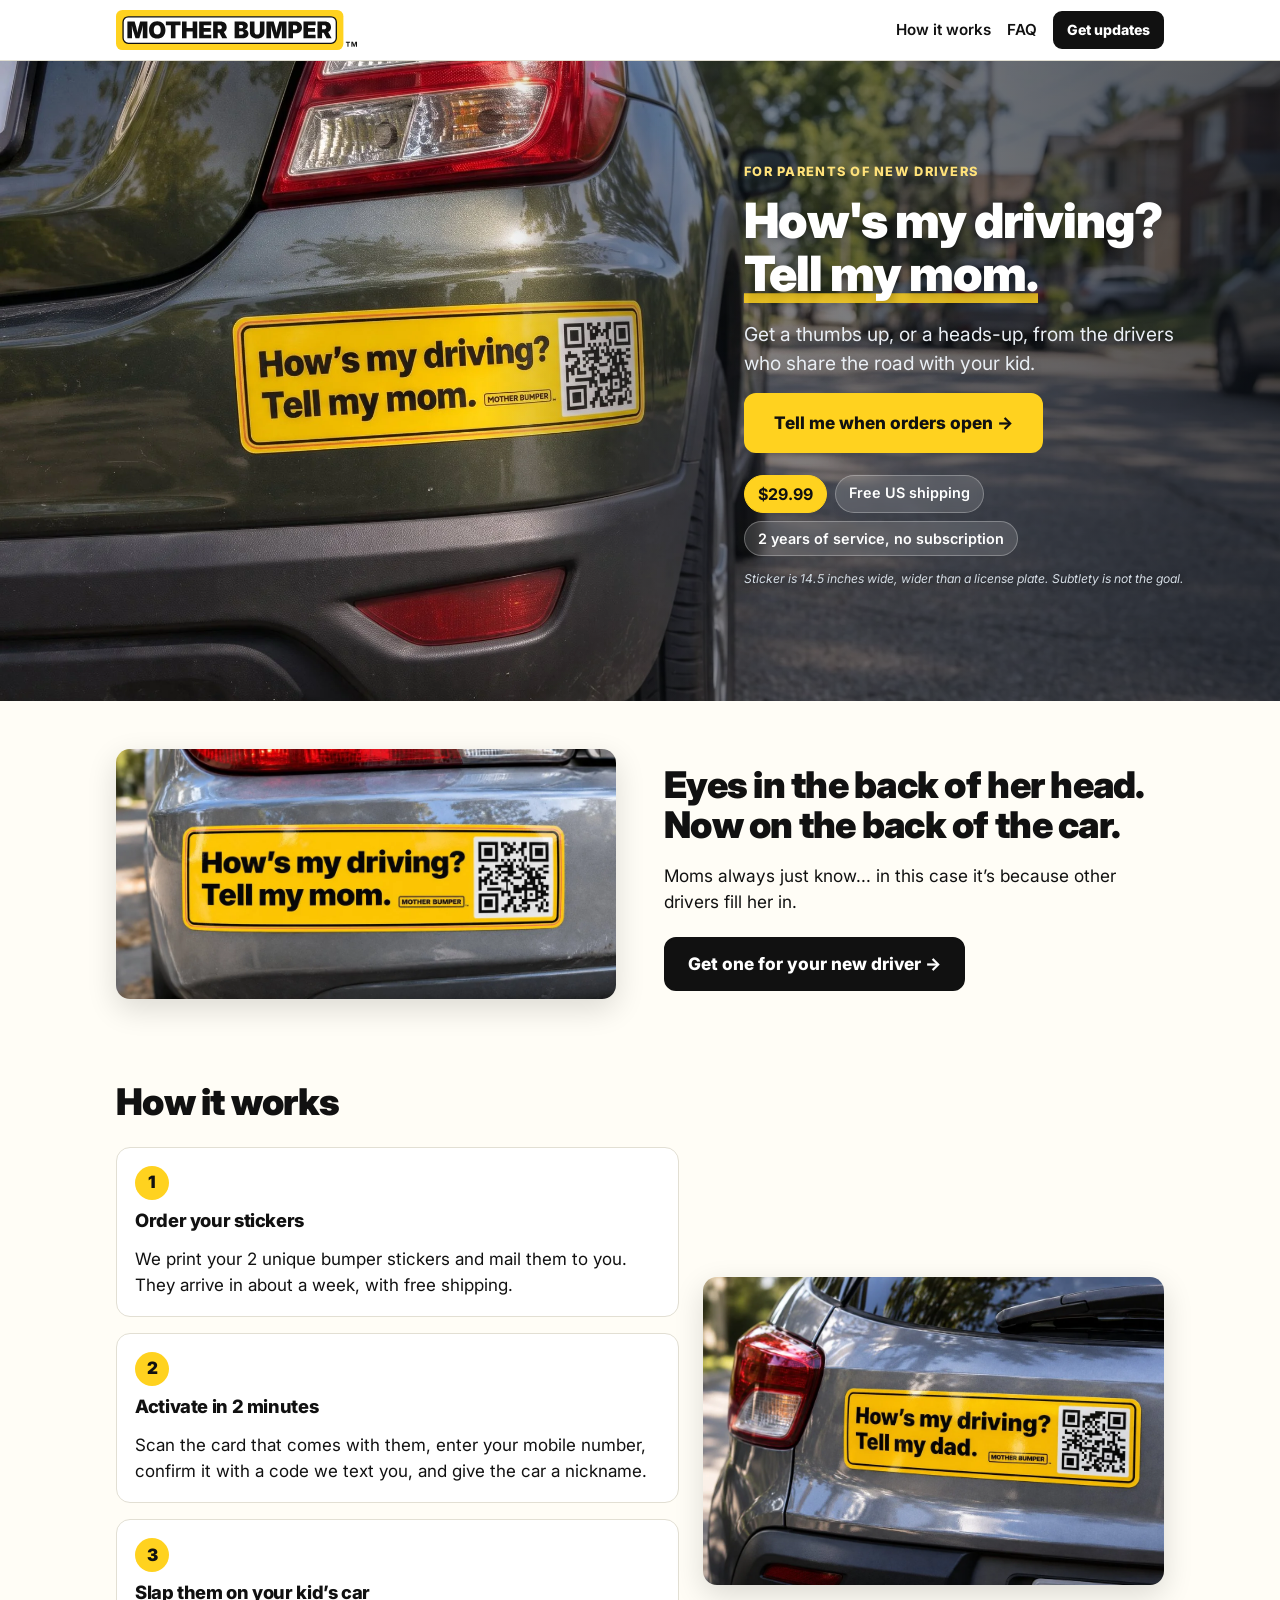
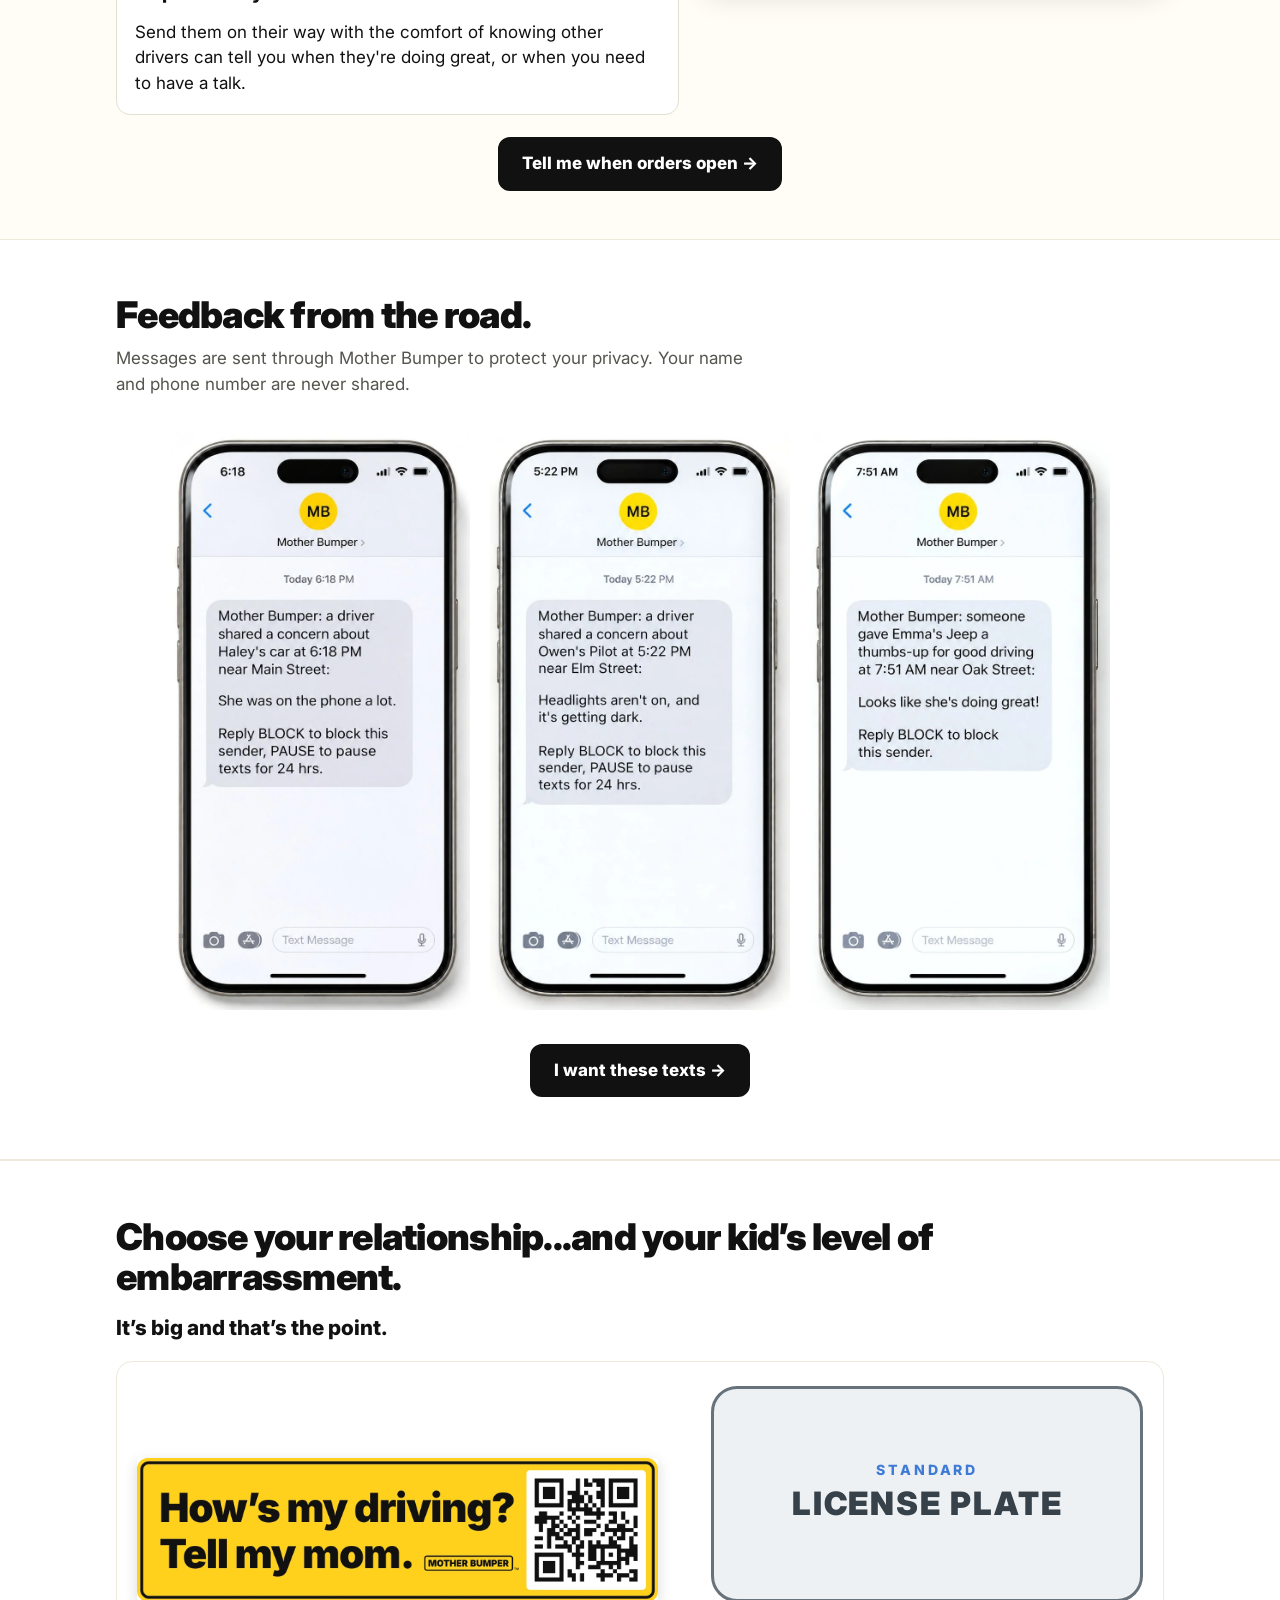
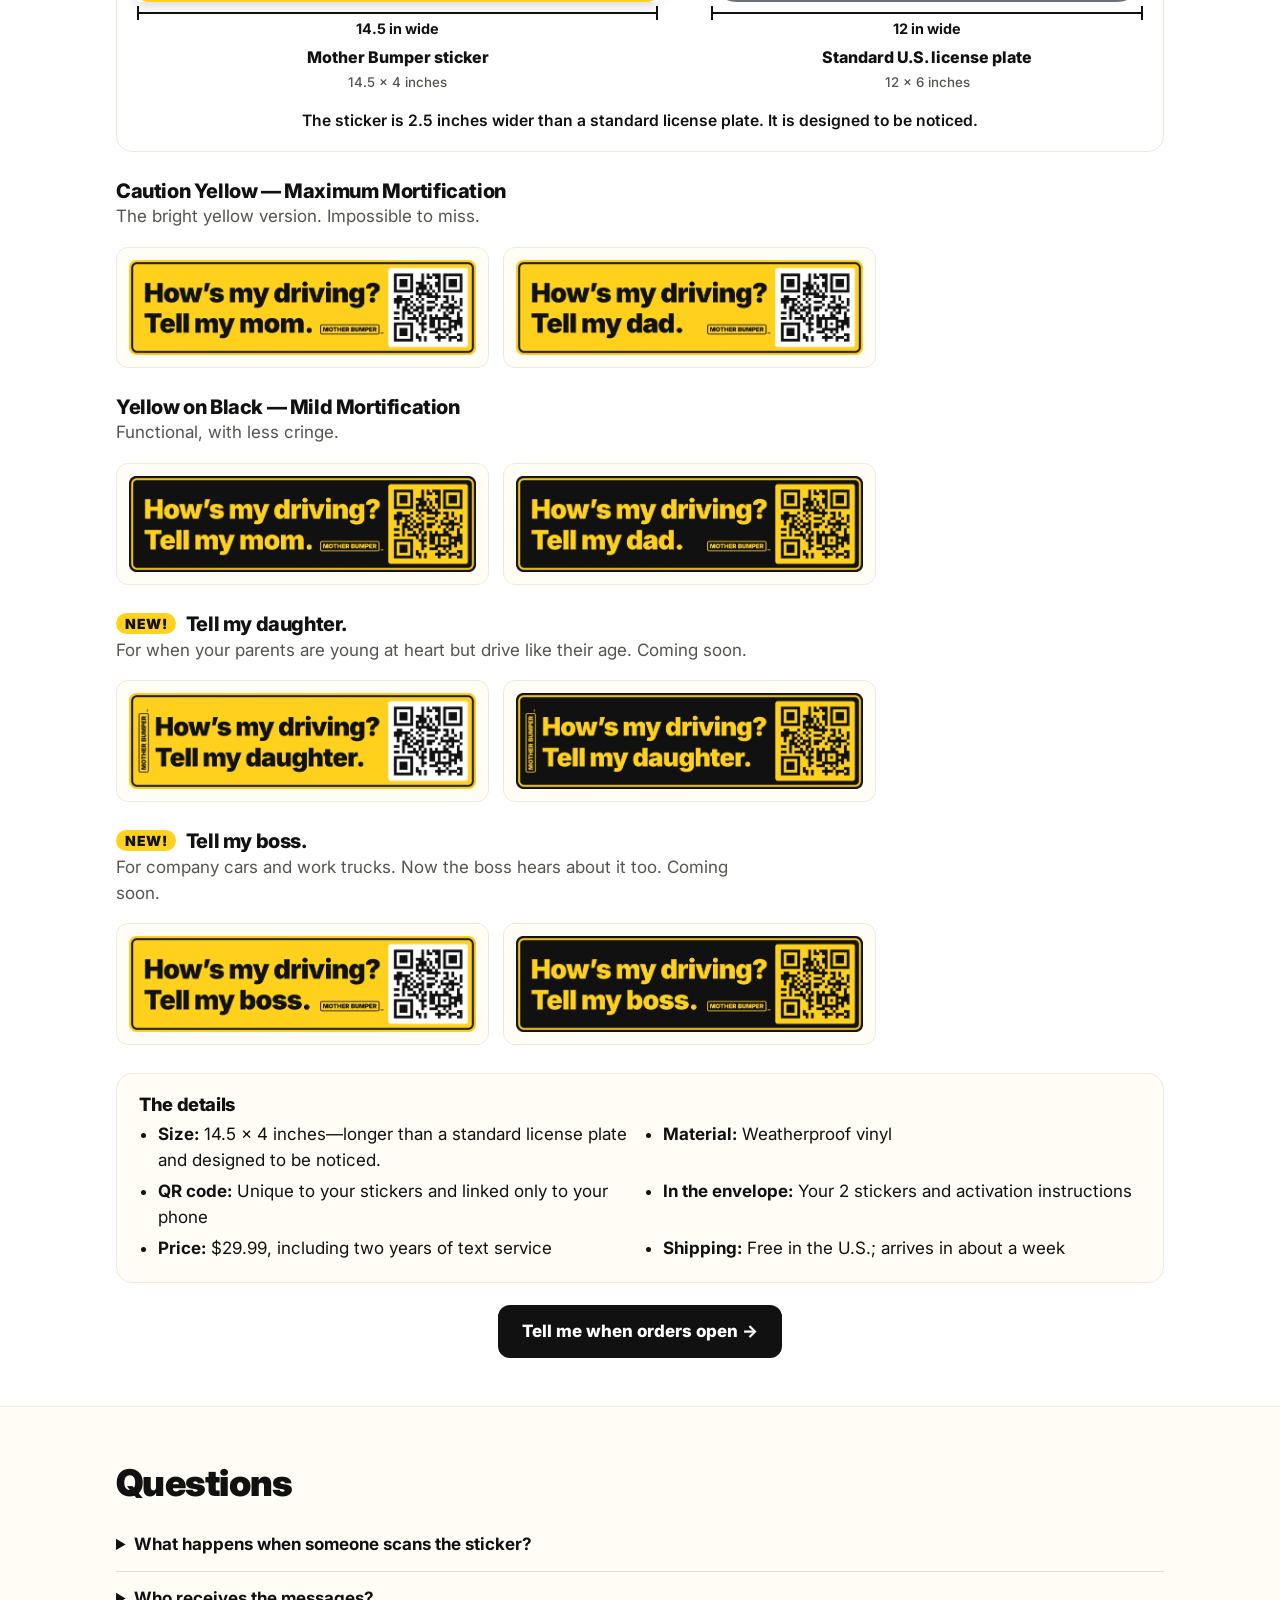
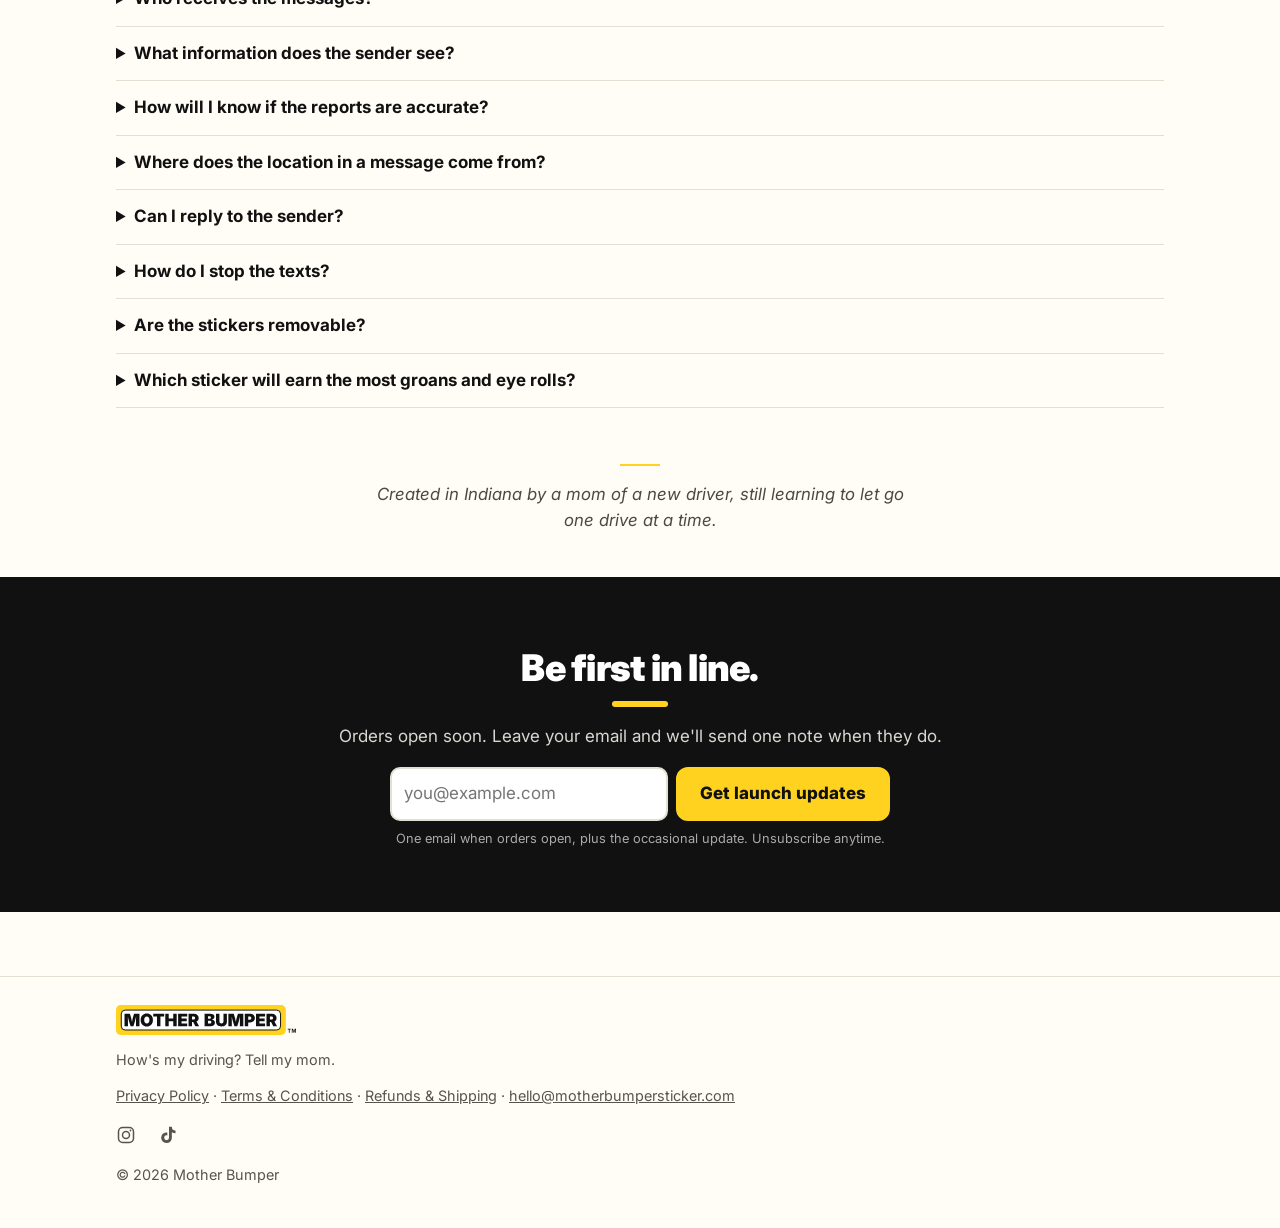
==== commit 40584639: "Add Tell my boss sticker as coming soon Co-Authored-By: Claude Opus 5.5 <noreply@anthropic.com> Clau" ====
--- a/index.html
+++ b/index.html
@@ -214,6 +214,8 @@
   <div class="opts"><figure class="opt"><img loading="lazy" decoding="async" src="img/mom-yellow-on-black-14.5x4.webp" alt="Mom sticker, yellow on black"></figure><figure class="opt"><img loading="lazy" decoding="async" src="img/dad-yellow-on-black-14.5x4.webp" alt="Dad sticker, yellow on black"></figure></div></div>
   <div class="cgroup"><h3><span class="new-badge">New!</span> Tell my daughter.</h3><p class="sub">For when your parents are young at heart but drive like their age. Coming soon.</p>
   <div class="opts"><figure class="opt"><img loading="lazy" decoding="async" src="img/daughter-black-on-yellow-14.5x4.webp" alt="Daughter sticker, caution yellow"></figure><figure class="opt"><img loading="lazy" decoding="async" src="img/daughter-yellow-on-black-14.5x4.webp" alt="Daughter sticker, yellow on black"></figure></div></div>
+  <div class="cgroup"><h3><span class="new-badge">New!</span> Tell my boss.</h3><p class="sub">For company cars and work trucks. Now the boss hears about it too. Coming soon.</p>
+  <div class="opts"><figure class="opt"><img loading="lazy" decoding="async" src="img/boss-black-on-yellow-14.5x4.webp" alt="Boss sticker, caution yellow"></figure><figure class="opt"><img loading="lazy" decoding="async" src="img/boss-yellow-on-black-14.5x4.webp" alt="Boss sticker, yellow on black"></figure></div></div>
   <div class="specs">
     <h3>The details</h3>
     <ul>
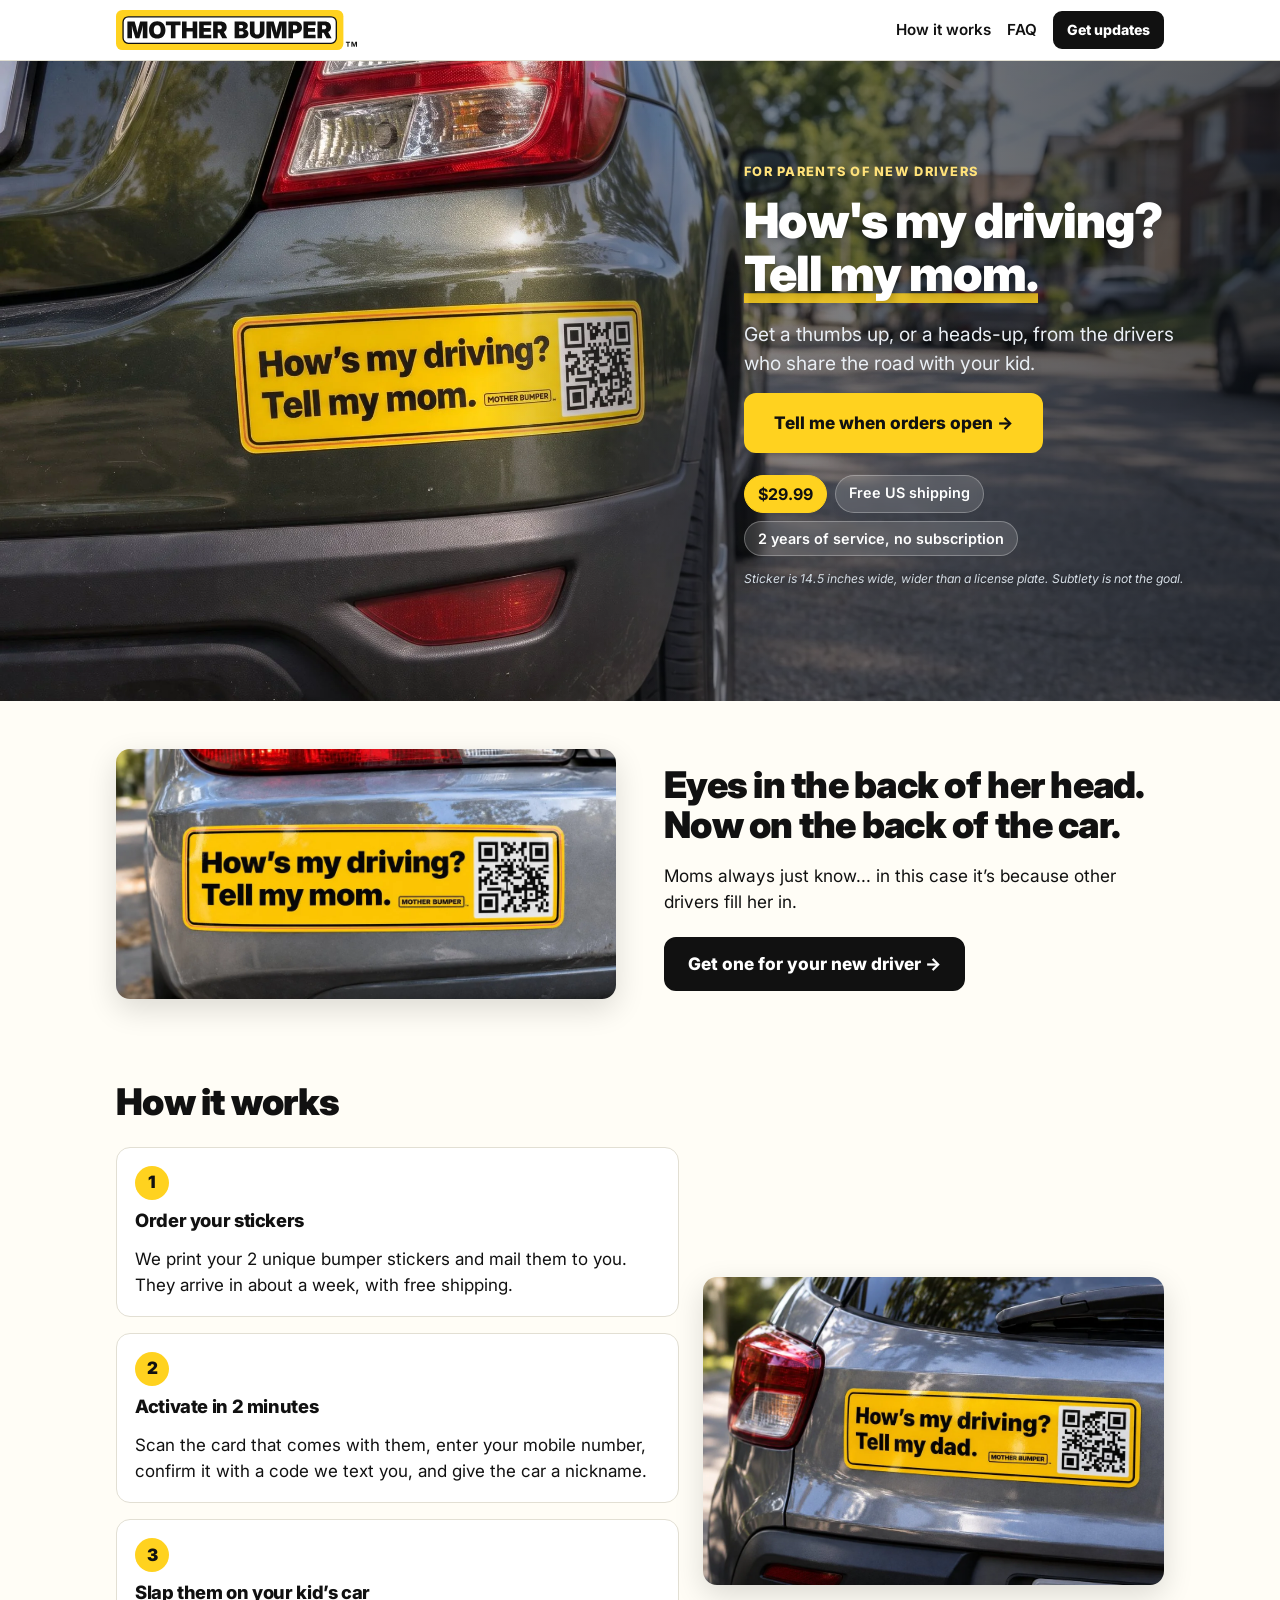
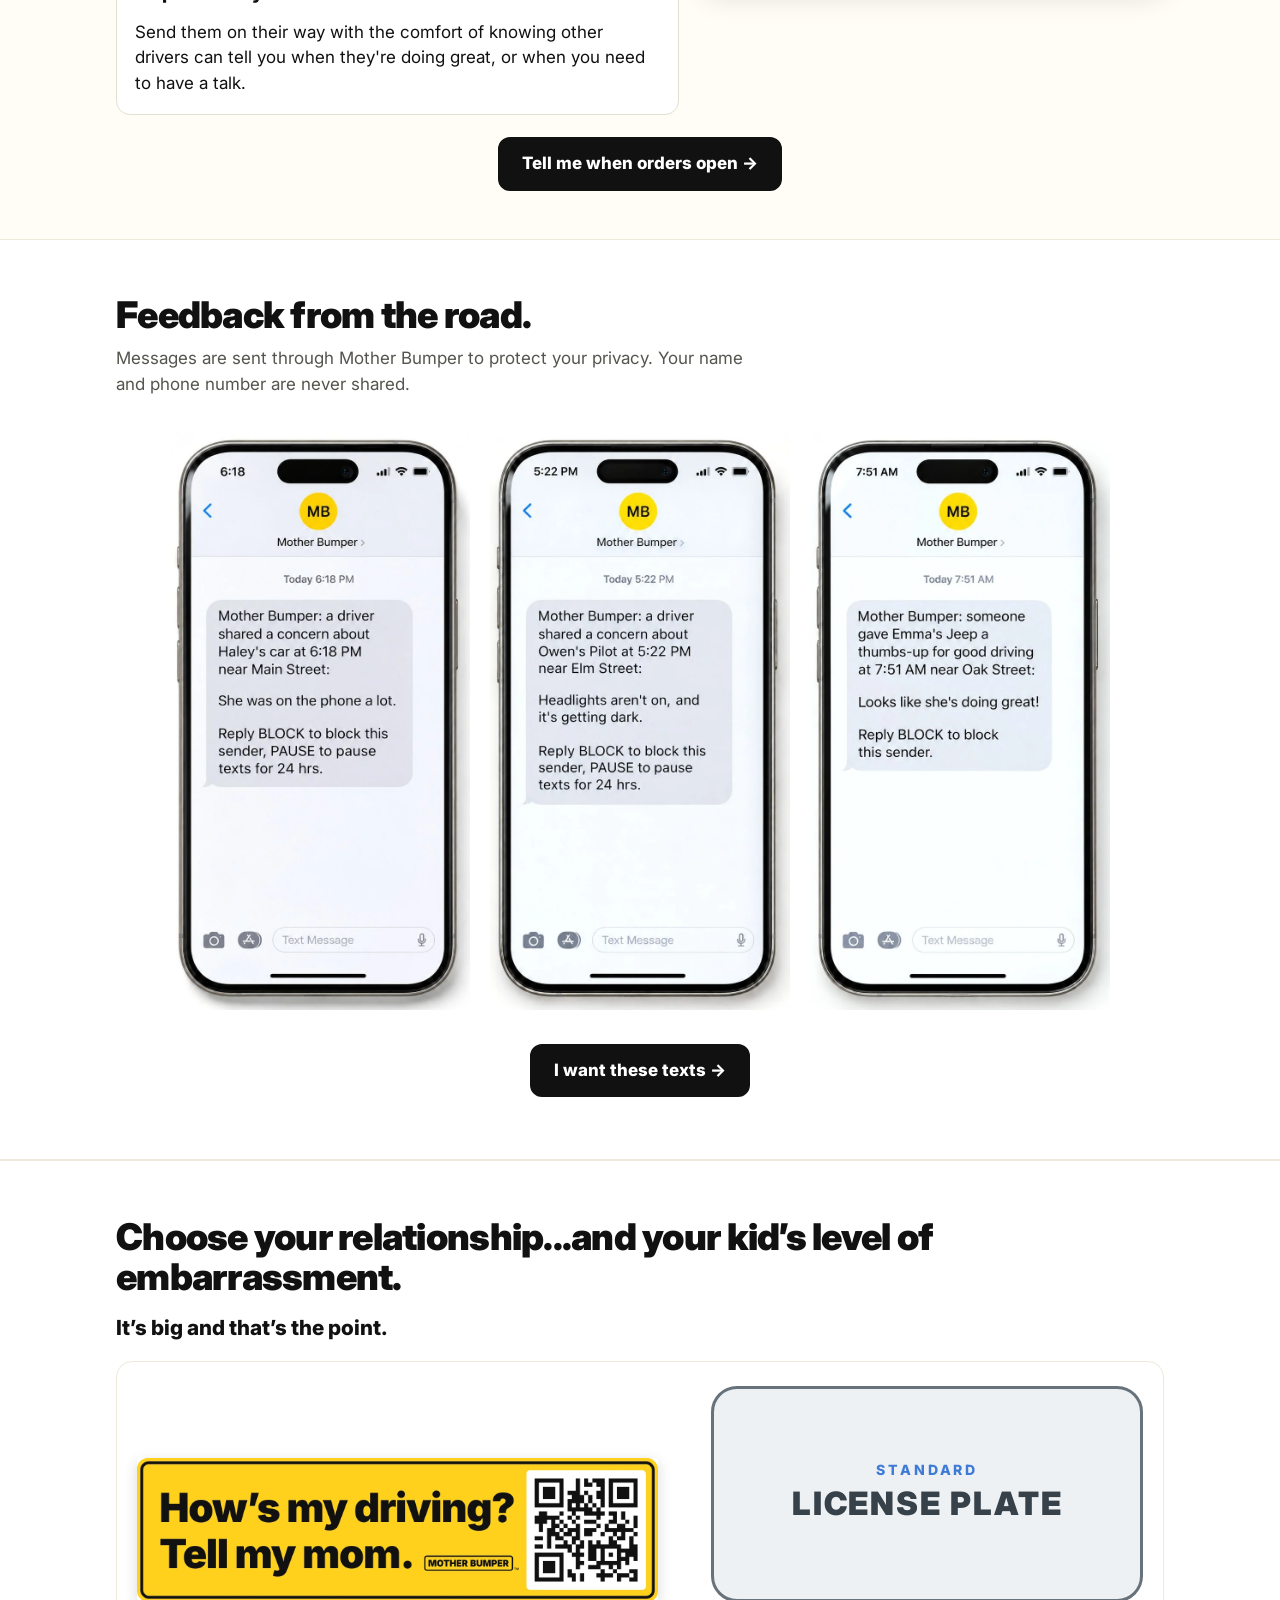
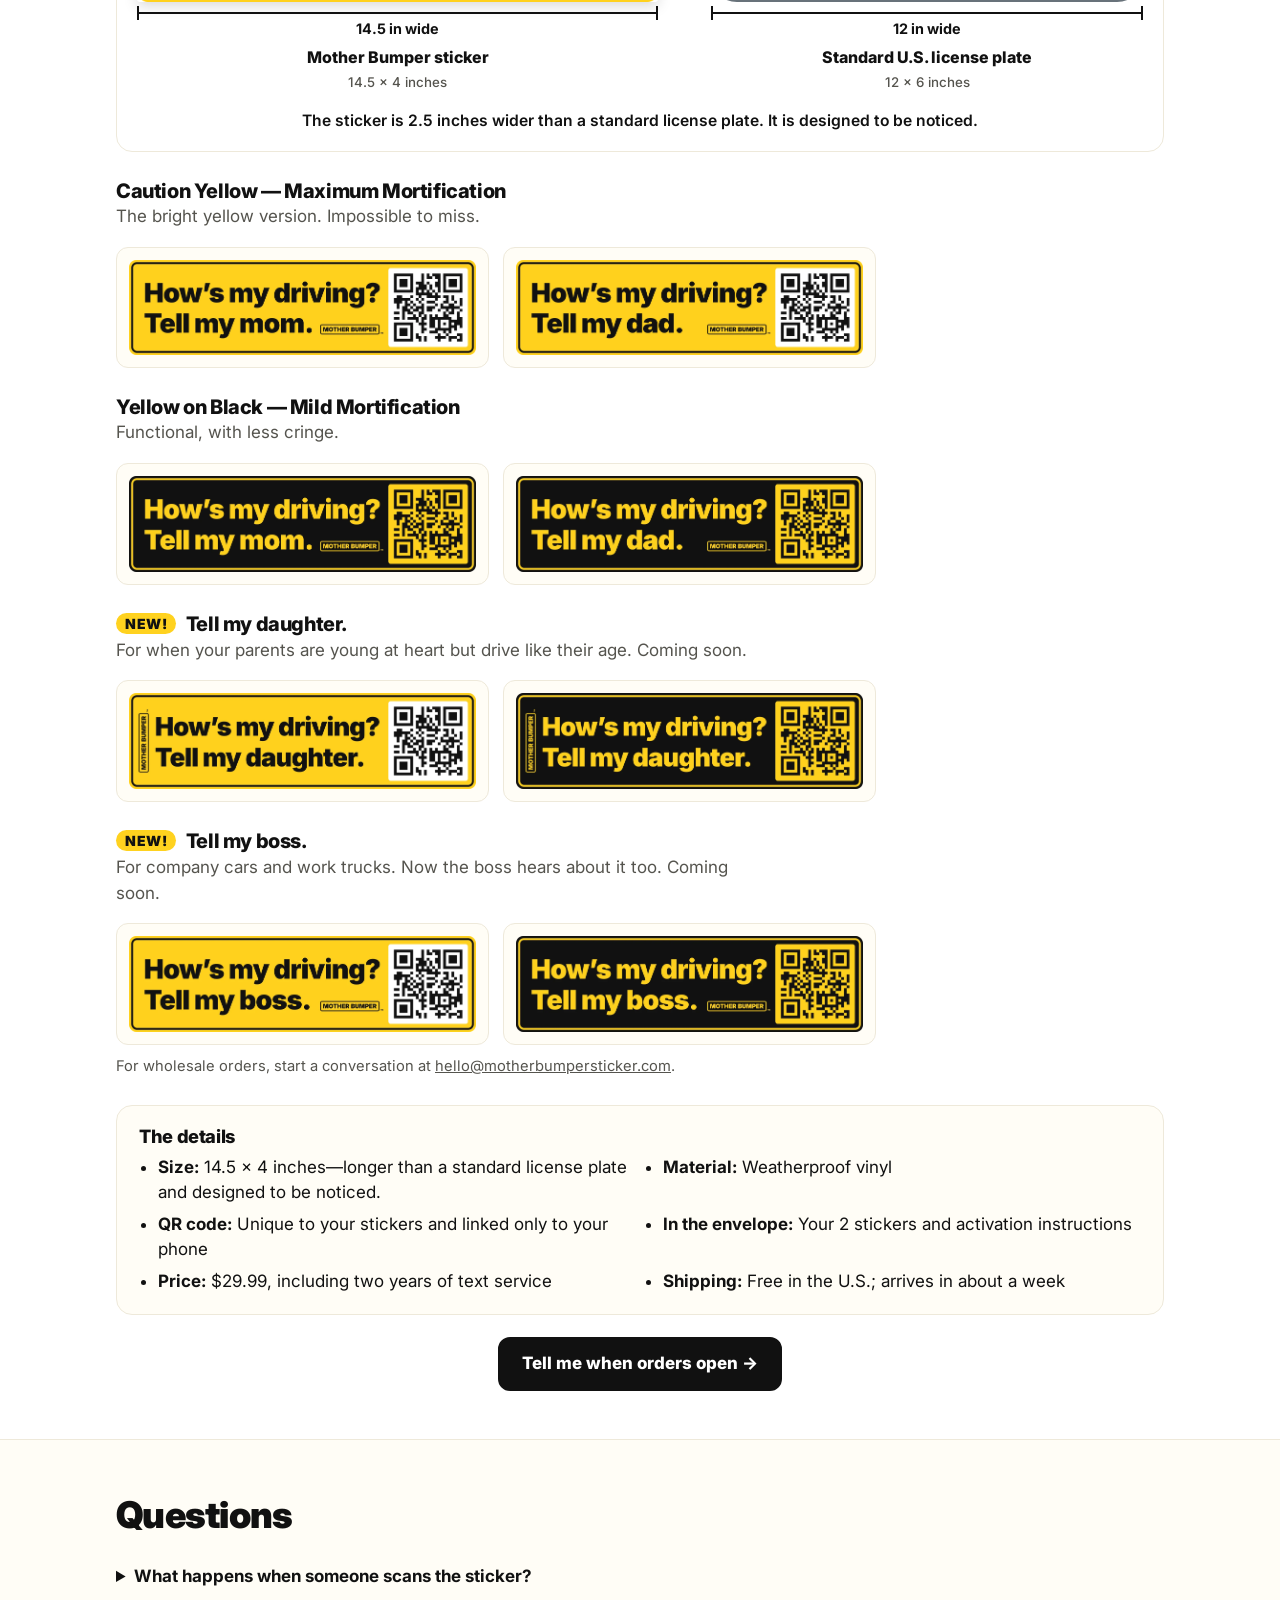
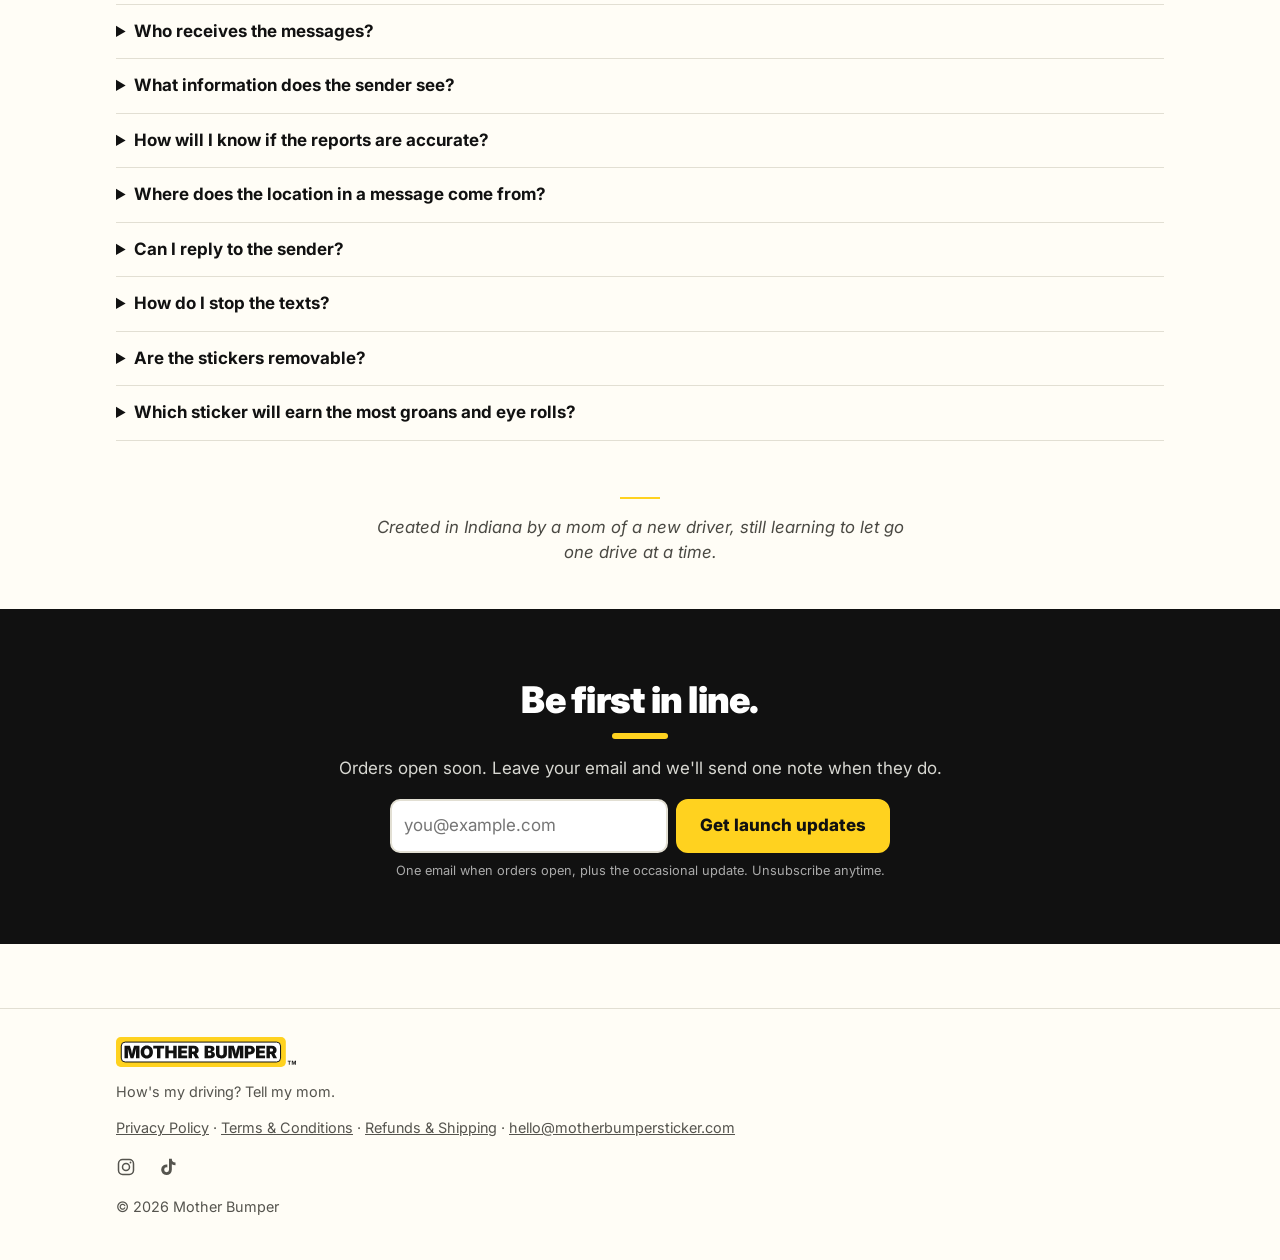
==== commit 5dfee7c9: "Add wholesale contact line under Boss sticker Co-Authored-By: Claude Opus 5.5 <noreply@anthropic.com" ====
--- a/index.html
+++ b/index.html
@@ -215,7 +215,8 @@
   <div class="cgroup"><h3><span class="new-badge">New!</span> Tell my daughter.</h3><p class="sub">For when your parents are young at heart but drive like their age. Coming soon.</p>
   <div class="opts"><figure class="opt"><img loading="lazy" decoding="async" src="img/daughter-black-on-yellow-14.5x4.webp" alt="Daughter sticker, caution yellow"></figure><figure class="opt"><img loading="lazy" decoding="async" src="img/daughter-yellow-on-black-14.5x4.webp" alt="Daughter sticker, yellow on black"></figure></div></div>
   <div class="cgroup"><h3><span class="new-badge">New!</span> Tell my boss.</h3><p class="sub">For company cars and work trucks. Now the boss hears about it too. Coming soon.</p>
-  <div class="opts"><figure class="opt"><img loading="lazy" decoding="async" src="img/boss-black-on-yellow-14.5x4.webp" alt="Boss sticker, caution yellow"></figure><figure class="opt"><img loading="lazy" decoding="async" src="img/boss-yellow-on-black-14.5x4.webp" alt="Boss sticker, yellow on black"></figure></div></div>
+  <div class="opts"><figure class="opt"><img loading="lazy" decoding="async" src="img/boss-black-on-yellow-14.5x4.webp" alt="Boss sticker, caution yellow"></figure><figure class="opt"><img loading="lazy" decoding="async" src="img/boss-yellow-on-black-14.5x4.webp" alt="Boss sticker, yellow on black"></figure></div>
+  <p class="small" style="margin-top:10px">For wholesale orders, start a conversation at <a href="mailto:hello@motherbumpersticker.com">hello@motherbumpersticker.com</a>.</p></div>
   <div class="specs">
     <h3>The details</h3>
     <ul>
